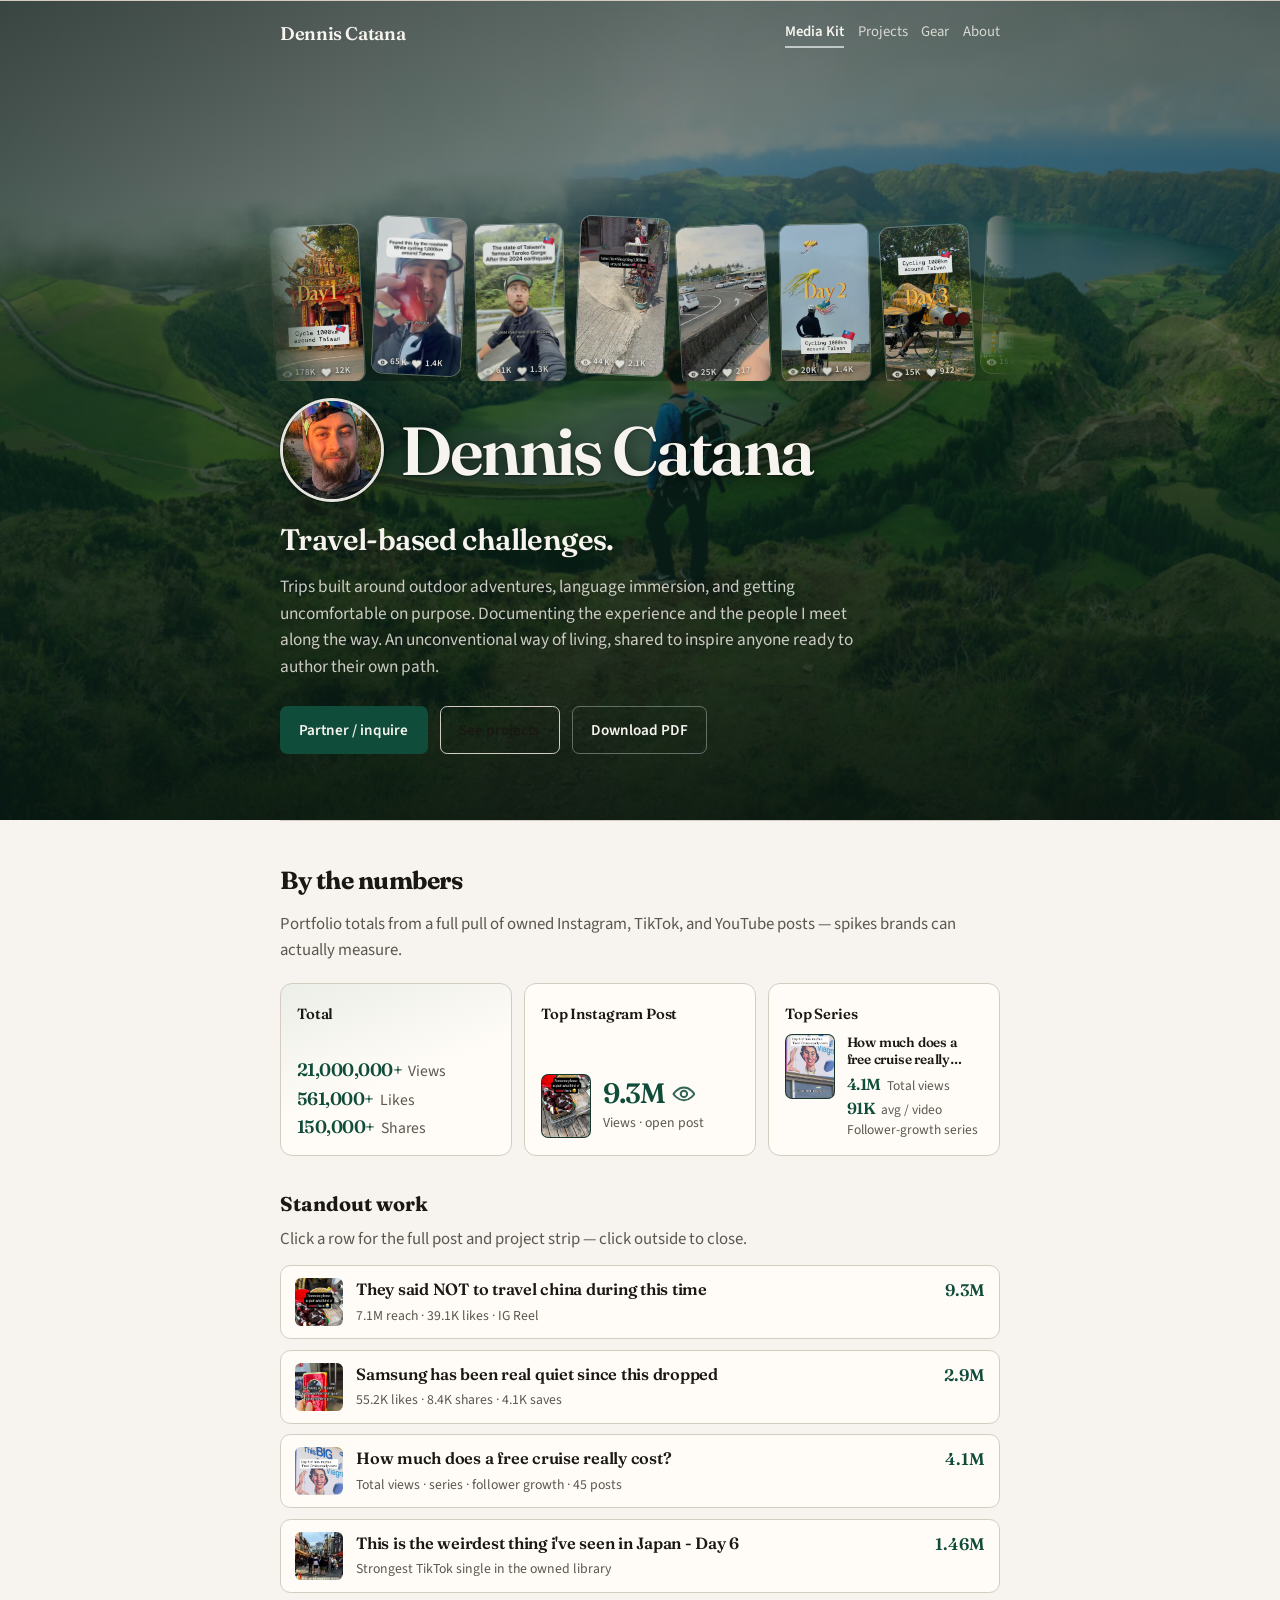
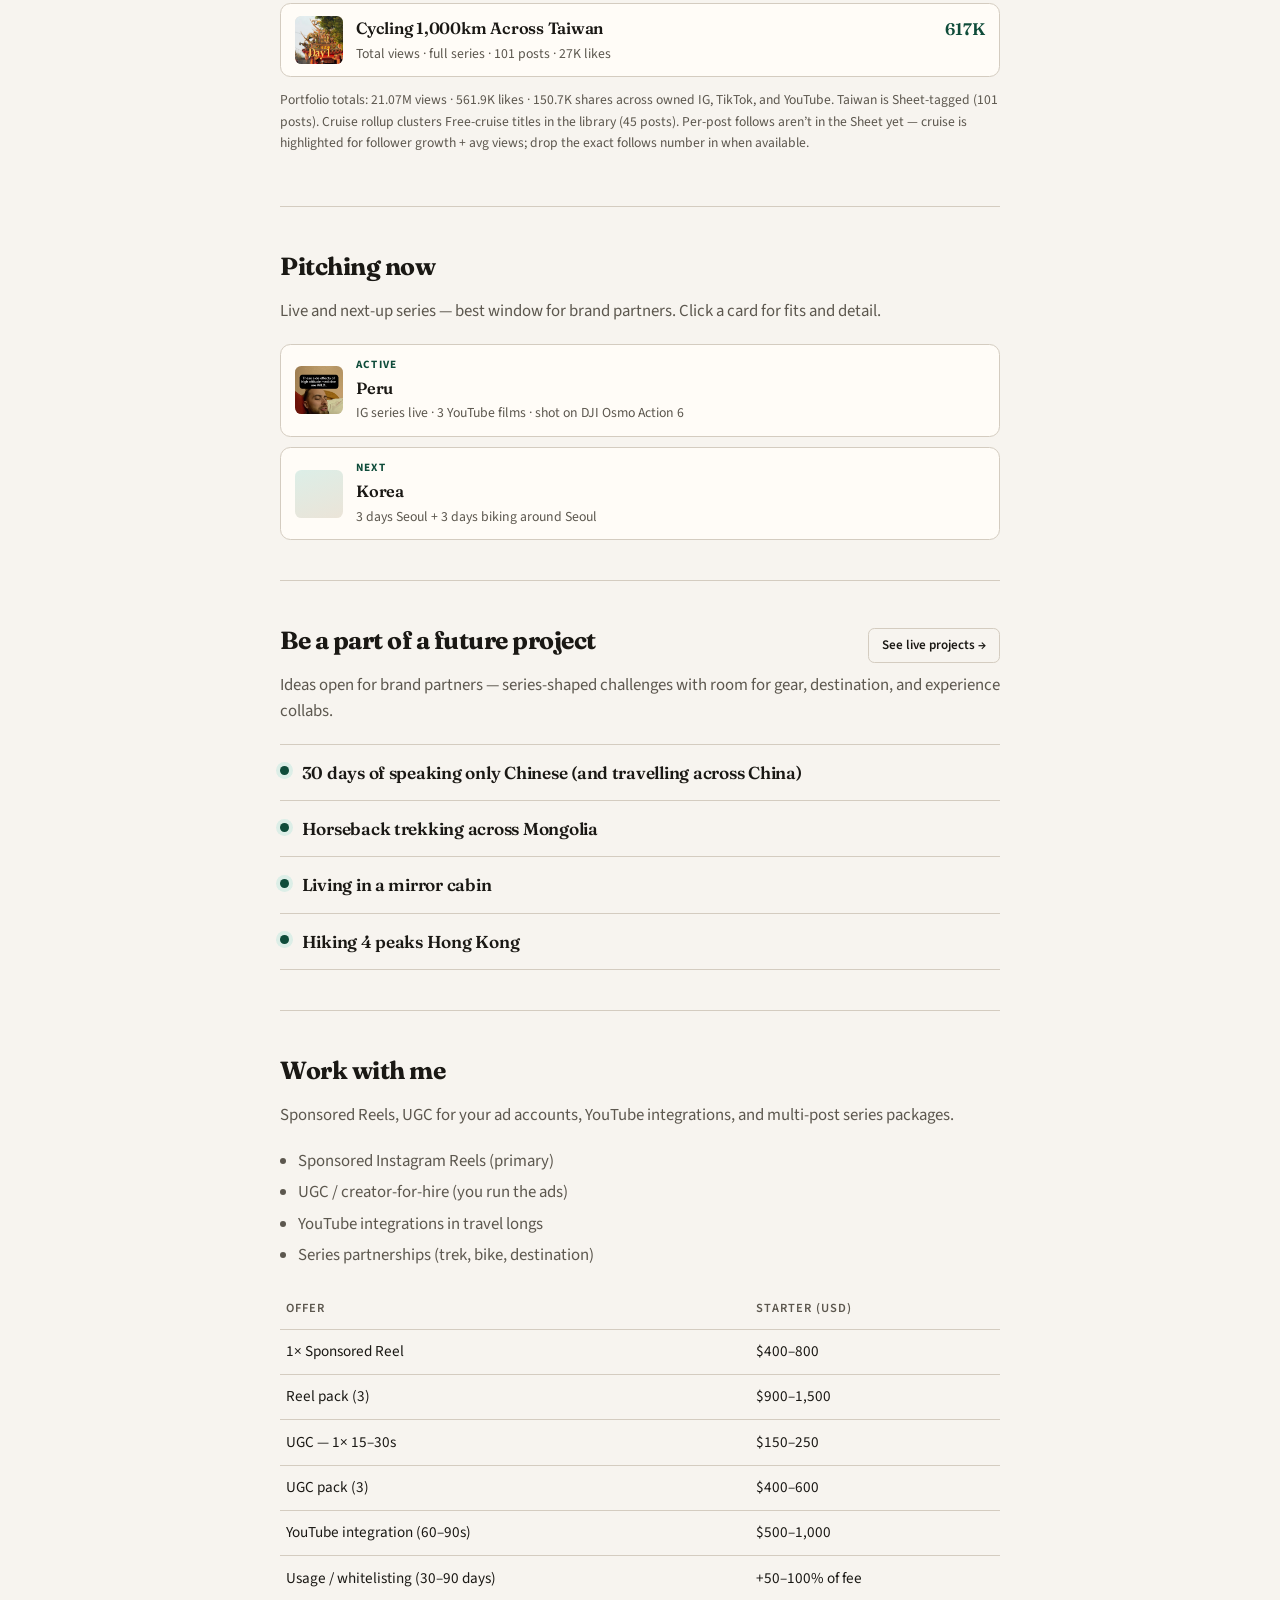
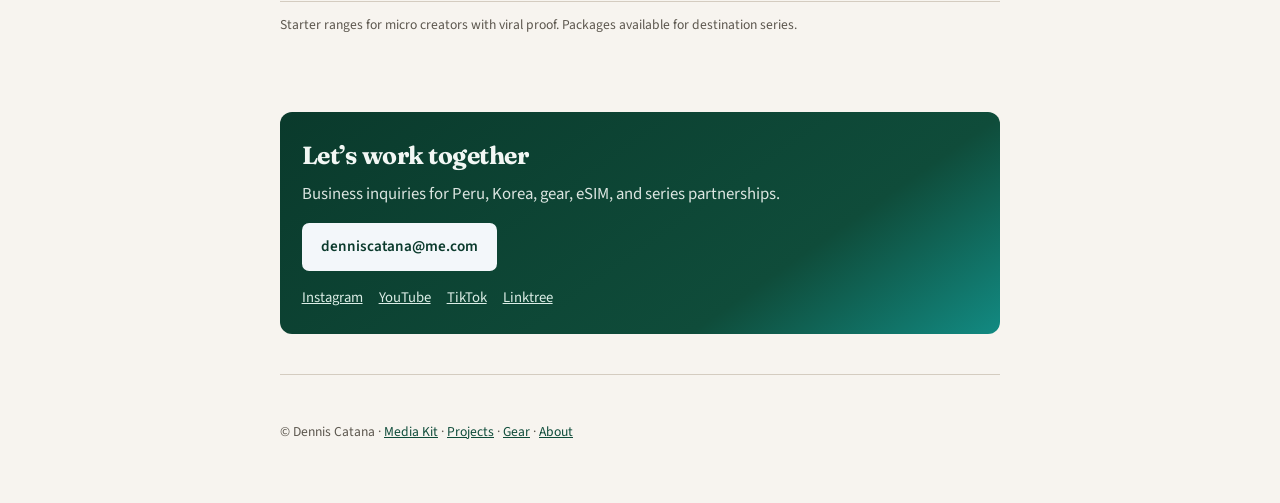
==== index.html @ 17265bcc "Update kit hero and About with locked brand identity Replace metrics-first China-based positioning w" ====
<!DOCTYPE html>
<html lang="en">
  <head>
    <meta charset="utf-8" />
    <meta name="viewport" content="width=device-width, initial-scale=1" />
    <title>Dennis Catana — Media Kit</title>
    <meta
      name="description"
      content="Media kit for Dennis Catana (@denniscatana) — travel-based challenges. 9.3M top Reel, 21M+ post views across IG, TikTok & YouTube. Brand partnerships & UGC."
    />
    <link rel="preconnect" href="https://fonts.googleapis.com" />
    <link rel="preconnect" href="https://fonts.gstatic.com" crossorigin />
    <link
      href="https://fonts.googleapis.com/css2?family=Fraunces:opsz,wght@9..144,500;9..144,600&family=Source+Sans+3:wght@400;600&display=swap"
      rel="stylesheet"
    />
    <link rel="stylesheet" href="styles.css" />
  </head>
  <body class="page-kit">
    <header class="site-header site-header--kit wrap">
      <a class="logo" href="index.html">Dennis Catana</a>
      <nav class="nav no-print" aria-label="Primary">
        <a class="active" href="index.html">Media Kit</a>
        <a href="projects.html">Projects</a>
        <a href="gear.html">Gear</a>
        <a href="about.html">About</a>
      </nav>
    </header>

    <main id="top">
      <section class="kit-hero" aria-label="Introduction">
        <div class="kit-hero__cover" aria-hidden="true">
          <img
            src="assets/kit-cover.jpg"
            alt=""
            width="2400"
            height="731"
            decoding="async"
            fetchpriority="high"
          />
        </div>
        <div class="kit-hero__veil" aria-hidden="true"></div>
        <div class="kit-hero__inner wrap">
          <div class="kit-hero__reels no-print" aria-hidden="true" data-kit-reels>
            <div class="kit-hero__reels-track" data-kit-reels-track></div>
          </div>
          <div class="kit-hero__identity">
            <img
              class="kit-hero__avatar"
              src="assets/kit-avatar.jpg"
              alt="Dennis Catana"
              width="112"
              height="112"
              decoding="async"
            />
            <p class="kit-hero__brand">Dennis Catana</p>
          </div>
          <h1 class="kit-hero__headline">
            Travel-based challenges.
          </h1>
          <p class="kit-hero__lede">
            Trips built around outdoor adventures, language immersion, and getting
            uncomfortable on purpose. Documenting the experience and the people I
            meet along the way. An unconventional way of living, shared to inspire
            anyone ready to author their own path.
          </p>
          <div class="kit-hero__cta cta-row no-print">
            <a class="btn btn-primary" href="#contact">Partner / inquire</a>
            <a class="btn btn-ghost btn-ghost--on-dark" href="projects.html">See projects</a>
            <button class="btn btn-ghost btn-ghost--on-dark" type="button" onclick="window.print()">
              Download PDF
            </button>
          </div>
        </div>
      </section>

      <section id="numbers" class="wrap kit-section">
        <h2>By the numbers</h2>
        <p class="section-intro">
          Portfolio totals from a full pull of owned Instagram, TikTok, and YouTube
          posts — spikes brands can actually measure.
        </p>
        <div class="kit-metrics">
          <div class="kit-metric kit-metric--lead">
            <div class="kit-metric__title">Total</div>
            <ul class="kit-metric__stack">
              <li><strong>21,000,000+</strong> Views</li>
              <li><strong>561,000+</strong> Likes</li>
              <li><strong>150,000+</strong> Shares</li>
            </ul>
          </div>

          <button
            type="button"
            class="kit-metric kit-metric--action kit-metric--thumb"
            data-open-expand="coconuts"
          >
            <div class="kit-metric__title">Top Instagram Post</div>
            <div class="kit-metric__row">
              <img
                class="kit-metric__thumb"
                src="assets/thumbs/kit-DRJKm_OD0fl.jpg"
                alt=""
                width="56"
                height="72"
                loading="lazy"
                decoding="async"
              />
              <div class="kit-metric__copy">
                <div class="kit-metric__value">
                  <span>9.3M</span>
                  <span class="kit-metric__ico kit-metric__ico--trail" aria-hidden="true">
                    <svg viewBox="0 0 24 24"><path fill="none" stroke="currentColor" stroke-width="2" stroke-linecap="round" stroke-linejoin="round" d="M1.5 12S5.5 5.5 12 5.5 22.5 12 22.5 12 18.5 18.5 12 18.5 1.5 12 1.5 12z"/><circle cx="12" cy="12" r="3.2" fill="none" stroke="currentColor" stroke-width="2"/></svg>
                  </span>
                </div>
                <div class="kit-metric__label">Views · open post</div>
              </div>
            </div>
          </button>

          <button
            type="button"
            class="kit-metric kit-metric--action kit-metric--thumb kit-metric--series"
            data-open-expand="cruise"
          >
            <div class="kit-metric__title">Top Series</div>
            <div class="kit-metric__row">
              <img
                class="kit-metric__thumb"
                src="assets/thumbs/cr-day6-ig.jpg"
                alt=""
                width="56"
                height="72"
                loading="lazy"
                decoding="async"
              />
              <div class="kit-metric__copy">
                <div class="kit-metric__series-name">How much does a free cruise really cost?</div>
                <ul class="kit-metric__stack kit-metric__stack--compact">
                  <li><strong>4.1M</strong> Total views</li>
                  <li><strong>91K</strong> avg / video</li>
                  <li>Follower-growth series</li>
                </ul>
              </div>
            </div>
          </button>
        </div>

        <h3 class="kit-standout-heading">Standout work</h3>
        <p class="section-intro kit-standout-intro">
          Click a row for the full post and project strip — click outside to close.
        </p>
        <ul class="kit-expand-list">

          <li class="kit-expand" data-kit-expand id="kit-expand-coconuts" data-expand-id="coconuts">
            <button type="button" class="kit-expand__hit" aria-expanded="false">
              <span class="kit-expand__peek" aria-hidden="true">
                <img src="assets/thumbs/kit-DRJKm_OD0fl.jpg" alt="" loading="lazy" />
              </span>
              <span class="kit-expand__body">
                <span class="kit-expand__title">They said NOT to travel china during this time</span>
                <span class="kit-expand__views">9.3M</span>
                <span class="kit-expand__note">7.1M reach · 39.1K likes · IG Reel</span>
              </span>
            </button>
            <div class="kit-expand__panel" hidden>
              <div class="kit-expand__focus">
                <a class="kit-phone" href="https://www.instagram.com/reel/DRJKm_OD0fl/" target="_blank" rel="noopener">
                  <img src="assets/thumbs/kit-DRJKm_OD0fl.jpg" alt="" loading="lazy" />
                  <span class="kit-phone__stats">
                    <span>9.3M views</span>
                    <span>39.1K likes</span>
                  </span>
                </a>
                <div class="kit-expand__copy">
                  <h3>They said NOT to travel china during this time</h3>
                  <p class="kit-expand__platform">Instagram · standout post</p>
                  <div class="kit-expand__metrics"><span><strong>9.3M</strong> views</span><span><strong>39.1K</strong> likes</span><span><strong>7.1M</strong> reach</span><span><strong>2K</strong> shares</span><span><strong>2.1K</strong> saves</span></div>
                  <a class="kit-expand__link" href="https://www.instagram.com/reel/DRJKm_OD0fl/" target="_blank" rel="noopener">Open post →</a>
                </div>
              </div>
              <div class="kit-project">
                <p class="kit-project__from">From the project: <strong>Tengchong / China culture</strong></p>
                <div class="kit-project__stats">
                  <span><strong>9.4M</strong> total views</span>
                  <span><strong>40K</strong> likes</span>
                  <span><strong>21</strong> posts</span>
                  <span class="kit-project__plats">Instagram 9.4M · TikTok 6.5K · YouTube 1.2K</span>
                </div>
                <span class="kit-project__note">Related posts clustered from the Sheet (not yet Project-tagged)</span>
                <div class="kit-gallery" role="list"><a class="kit-gallery__item" href="https://www.instagram.com/reel/DRJKm_OD0fl/" target="_blank" rel="noopener">
            <img src="assets/thumbs/kit-DRJKm_OD0fl.jpg" alt="" loading="lazy" />
            <span class="kit-gallery__views">9.4M</span>
          </a><a class="kit-gallery__item" href="https://www.instagram.com/reel/DQ5_6Quj8tB/" target="_blank" rel="noopener">
            <img src="assets/thumbs/kit-g-DQ5_6Quj8tB.jpg" alt="" loading="lazy" />
            <span class="kit-gallery__views">4.3K</span>
          </a><a class="kit-gallery__item" href="https://www.instagram.com/reel/DT_rKB8DkjN/" target="_blank" rel="noopener">
            <img src="assets/thumbs/kit-g-DT_rKB8DkjN.jpg" alt="" loading="lazy" />
            <span class="kit-gallery__views">4.1K</span>
          </a><a class="kit-gallery__item" href="https://www.tiktok.com/@denniscatanaa/video/7599531095067086101" target="_blank" rel="noopener">
            <img src="assets/thumbs/kit-g-7599531095067086101.jpg" alt="" loading="lazy" />
            <span class="kit-gallery__views">3.7K</span>
          </a><a class="kit-gallery__item" href="https://www.instagram.com/reel/DSUQ4FjD4WU/" target="_blank" rel="noopener">
            <img src="assets/thumbs/kit-g-DSUQ4FjD4WU.jpg" alt="" loading="lazy" />
            <span class="kit-gallery__views">2.8K</span>
          </a><a class="kit-gallery__item" href="https://www.instagram.com/reel/DRO5XEHkW7T/" target="_blank" rel="noopener">
            <img src="assets/thumbs/kit-g-DRO5XEHkW7T.jpg" alt="" loading="lazy" />
            <span class="kit-gallery__views">1.8K</span>
          </a><a class="kit-gallery__item" href="https://www.instagram.com/reel/DRL0dlgDkFW/" target="_blank" rel="noopener">
            <img src="assets/thumbs/kit-g-DRL0dlgDkFW.jpg" alt="" loading="lazy" />
            <span class="kit-gallery__views">1.7K</span>
          </a><a class="kit-gallery__item" href="https://www.instagram.com/reel/DRmre1fDx31/" target="_blank" rel="noopener">
            <img src="assets/thumbs/kit-g-DRmre1fDx31.jpg" alt="" loading="lazy" />
            <span class="kit-gallery__views">1.6K</span>
          </a></div>
              </div>
            </div>
          </li>

          <li class="kit-expand" data-kit-expand id="kit-expand-folding" data-expand-id="folding">
            <button type="button" class="kit-expand__hit" aria-expanded="false">
              <span class="kit-expand__peek" aria-hidden="true">
                <img src="assets/thumbs/kit-DTNx5XjCJKg.jpg" alt="" loading="lazy" />
              </span>
              <span class="kit-expand__body">
                <span class="kit-expand__title">Samsung has been real quiet since this dropped</span>
                <span class="kit-expand__views">2.9M</span>
                <span class="kit-expand__note">55.2K likes · 8.4K shares · 4.1K saves</span>
              </span>
            </button>
            <div class="kit-expand__panel" hidden>
              <div class="kit-expand__focus">
                <a class="kit-phone" href="https://www.instagram.com/reel/DTNx5XjCJKg/" target="_blank" rel="noopener">
                  <img src="assets/thumbs/kit-DTNx5XjCJKg.jpg" alt="" loading="lazy" />
                  <span class="kit-phone__stats">
                    <span>2.9M views</span>
                    <span>55K likes</span>
                  </span>
                </a>
                <div class="kit-expand__copy">
                  <h3>Samsung has been real quiet since this dropped</h3>
                  <p class="kit-expand__platform">Instagram · standout post</p>
                  <div class="kit-expand__metrics"><span><strong>2.9M</strong> views</span><span><strong>55K</strong> likes</span><span><strong>2.2M</strong> reach</span><span><strong>8.5K</strong> shares</span><span><strong>4.2K</strong> saves</span></div>
                  <a class="kit-expand__link" href="https://www.instagram.com/reel/DTNx5XjCJKg/" target="_blank" rel="noopener">Open post →</a>
                </div>
              </div>
              <div class="kit-project">
                <p class="kit-project__from">From the project: <strong>Folding-phone snack</strong></p>
                <div class="kit-project__stats">
                  <span><strong>2.9M</strong> total views</span>
                  <span><strong>55K</strong> likes</span>
                  <span><strong>3</strong> posts</span>
                  <span class="kit-project__plats">Instagram 2.9M · TikTok 9.2K · YouTube 4.4K</span>
                </div>
                <span class="kit-project__note">Related posts clustered from the Sheet (not yet Project-tagged)</span>
                <div class="kit-gallery" role="list"><a class="kit-gallery__item" href="https://www.instagram.com/reel/DTNx5XjCJKg/" target="_blank" rel="noopener">
            <img src="assets/thumbs/kit-DTNx5XjCJKg.jpg" alt="" loading="lazy" />
            <span class="kit-gallery__views">2.9M</span>
          </a><a class="kit-gallery__item" href="https://www.tiktok.com/@denniscatanaa/video/7593023125919485204" target="_blank" rel="noopener">
            <img src="assets/thumbs/kit-g-7593023125919485204.jpg" alt="" loading="lazy" />
            <span class="kit-gallery__views">9.2K</span>
          </a><a class="kit-gallery__item" href="https://www.youtube.com/watch?v=pvlIkpldoP4" target="_blank" rel="noopener">
            <img src="assets/thumbs/kit-g-pvlIkpldoP4.jpg" alt="" loading="lazy" />
            <span class="kit-gallery__views">4.4K</span>
          </a></div>
              </div>
            </div>
          </li>

          <li class="kit-expand" data-kit-expand id="kit-expand-cruise" data-expand-id="cruise">
            <button type="button" class="kit-expand__hit" aria-expanded="false">
              <span class="kit-expand__peek" aria-hidden="true">
                <img src="assets/thumbs/cr-day6-ig.jpg" alt="" loading="lazy" />
              </span>
              <span class="kit-expand__body">
                <span class="kit-expand__title">How much does a free cruise really cost?</span>
                <span class="kit-expand__views">4.1M</span>
                <span class="kit-expand__note">Total views · series · follower growth · 45 posts</span>
              </span>
            </button>
            <div class="kit-expand__panel" hidden>
              <div class="kit-expand__focus">
                <a class="kit-phone" href="https://www.instagram.com/reel/DEZn8OszIHl/" target="_blank" rel="noopener">
                  <img src="assets/thumbs/cr-day6-ig.jpg" alt="" loading="lazy" />
                  <span class="kit-phone__stats">
                    <span>4.1M series views</span>
                    <span>91K avg / video</span>
                  </span>
                </a>
                <div class="kit-expand__copy">
                  <h3>How much does a free cruise really cost?</h3>
                  <p class="kit-expand__platform">Cross-platform · full series totals</p>
                  <div class="kit-expand__metrics kit-expand__metrics--series">
                    <span class="kit-expand__metric--hl"><strong>4.1M</strong> total views</span>
                    <span class="kit-expand__metric--hl"><strong>Follower growth</strong> series strength</span>
                    <span class="kit-expand__metric--hl"><strong>91K</strong> avg views / video</span>
                    <span><strong>131K</strong> likes</span>
                    <span><strong>45</strong> posts</span>
                  </div>
                  <p class="kit-expand__series-note">Norwegian Getaway challenge with sister — day-by-day cost breakdown across IG, TikTok, and YouTube. Peak single: 1.07M TikTok Day 2.</p>
                  <a class="kit-expand__link" href="https://www.tiktok.com/@denniscatanaa/video/7453517001898675461" target="_blank" rel="noopener">Open peak post →</a>
                </div>
              </div>
              <div class="kit-project">
                <p class="kit-project__from">Series rollup: <strong>Free cruise</strong></p>
                <div class="kit-project__stats">
                  <span><strong>4.1M</strong> total views</span>
                  <span class="kit-project__hl"><strong>91K</strong> avg / video</span>
                  <span><strong>131K</strong> likes</span>
                  <span><strong>45</strong> posts</span>
                  <span class="kit-project__plats">TikTok 2.3M · Instagram 1.8M · YouTube 15K</span>
                </div>
                <div class="kit-gallery" role="list"><a class="kit-gallery__item" href="https://www.instagram.com/reel/DEZn8OszIHl/" target="_blank" rel="noopener">
            <img src="assets/thumbs/cr-day6-ig.jpg" alt="" loading="lazy" />
            <span class="kit-gallery__views">843K</span>
          </a><a class="kit-gallery__item" href="https://www.instagram.com/reel/DD8ZvgVP1Xk/" target="_blank" rel="noopener">
            <img src="assets/thumbs/cr-0-ig.jpg" alt="" loading="lazy" />
            <span class="kit-gallery__views">497K</span>
          </a><a class="kit-gallery__item" href="https://www.instagram.com/reel/DEeot-fRNeJ/" target="_blank" rel="noopener">
            <img src="assets/thumbs/cr-day7-ig.jpg" alt="" loading="lazy" />
            <span class="kit-gallery__views">142K</span>
          </a><a class="kit-gallery__item" href="https://www.tiktok.com/@denniscatanaa/video/7453517001898675461" target="_blank" rel="noopener">
            <img src="assets/thumbs/cr-day2-youtube.jpg" alt="" loading="lazy" />
            <span class="kit-gallery__views">1.1M</span>
          </a><a class="kit-gallery__item" href="https://www.tiktok.com/@denniscatanaa/video/7453099168568052997" target="_blank" rel="noopener">
            <img src="assets/thumbs/cr-day1-youtube.jpg" alt="" loading="lazy" />
            <span class="kit-gallery__views">719K</span>
          </a><a class="kit-gallery__item" href="https://www.instagram.com/reel/DEBC6kOvmxr/" target="_blank" rel="noopener">
            <img src="assets/thumbs/cr-1-ig.jpg" alt="" loading="lazy" />
            <span class="kit-gallery__views">57K</span>
          </a><a class="kit-gallery__item" href="https://www.tiktok.com/@denniscatanaa/video/7454665842412817670" target="_blank" rel="noopener">
            <img src="assets/thumbs/cr-day4-youtube.jpg" alt="" loading="lazy" />
            <span class="kit-gallery__views">106K</span>
          </a><a class="kit-gallery__item" href="https://www.tiktok.com/@denniscatanaa/video/7454977026714373381" target="_blank" rel="noopener">
            <img src="assets/thumbs/cr-day5-youtube.jpg" alt="" loading="lazy" />
            <span class="kit-gallery__views">95K</span>
          </a></div>
              </div>
            </div>
          </li>

          <li class="kit-expand" data-kit-expand id="kit-expand-japan" data-expand-id="japan">
            <button type="button" class="kit-expand__hit" aria-expanded="false">
              <span class="kit-expand__peek" aria-hidden="true">
                <img src="assets/thumbs/kit-japan-tt.jpg" alt="" loading="lazy" />
              </span>
              <span class="kit-expand__body">
                <span class="kit-expand__title">This is the weirdest thing i've seen in Japan - Day 6</span>
                <span class="kit-expand__views">1.46M</span>
                <span class="kit-expand__note">Strongest TikTok single in the owned library</span>
              </span>
            </button>
            <div class="kit-expand__panel" hidden>
              <div class="kit-expand__focus">
                <a class="kit-phone" href="https://www.tiktok.com/@denniscatanaa/video/7573737879113895186" target="_blank" rel="noopener">
                  <img src="assets/thumbs/kit-japan-tt.jpg" alt="" loading="lazy" />
                  <span class="kit-phone__stats">
                    <span>1.5M views</span>
                    <span>120K likes</span>
                  </span>
                </a>
                <div class="kit-expand__copy">
                  <h3>This is the weirdest thing i've seen in Japan - Day 6</h3>
                  <p class="kit-expand__platform">TikTok · standout post</p>
                  <div class="kit-expand__metrics"><span><strong>1.5M</strong> views</span><span><strong>120K</strong> likes</span><span><strong>121K</strong> shares</span><span><strong>7.3K</strong> saves</span></div>
                  <a class="kit-expand__link" href="https://www.tiktok.com/@denniscatanaa/video/7573737879113895186" target="_blank" rel="noopener">Open post →</a>
                </div>
              </div>
              <div class="kit-project">
                <p class="kit-project__from">From the project: <strong>Travelling Japan</strong></p>
                <div class="kit-project__stats">
                  <span><strong>1.5M</strong> total views</span>
                  <span><strong>121K</strong> likes</span>
                  <span><strong>78</strong> posts</span>
                  <span class="kit-project__plats">Instagram 26K · YouTube 25K · TikTok 1.5M</span>
                </div>
                <span class="kit-project__note">Related posts clustered from the Sheet (not yet Project-tagged)</span>
                <div class="kit-gallery" role="list"><a class="kit-gallery__item" href="https://www.tiktok.com/@denniscatanaa/video/7573737879113895186" target="_blank" rel="noopener">
            <img src="assets/thumbs/kit-japan-tt.jpg" alt="" loading="lazy" />
            <span class="kit-gallery__views">1.5M</span>
          </a><a class="kit-gallery__item" href="https://www.youtube.com/watch?v=XokvfiYbHMs" target="_blank" rel="noopener">
            <img src="assets/thumbs/kit-g-XokvfiYbHMs.jpg" alt="" loading="lazy" />
            <span class="kit-gallery__views">5.9K</span>
          </a><a class="kit-gallery__item" href="https://www.instagram.com/reel/DKJPtlutZkX/" target="_blank" rel="noopener">
            <img src="assets/thumbs/kit-g-DKJPtlutZkX.jpg" alt="" loading="lazy" />
            <span class="kit-gallery__views">3.4K</span>
          </a><a class="kit-gallery__item" href="https://www.youtube.com/watch?v=kluiQdrX-_Q" target="_blank" rel="noopener">
            <img src="assets/thumbs/kit-g-kluiQdrX-_Q.jpg" alt="" loading="lazy" />
            <span class="kit-gallery__views">2.7K</span>
          </a><a class="kit-gallery__item" href="https://www.instagram.com/reel/DKAhVkAvijX/" target="_blank" rel="noopener">
            <img src="assets/thumbs/kit-g-DKAhVkAvijX.jpg" alt="" loading="lazy" />
            <span class="kit-gallery__views">2.4K</span>
          </a><a class="kit-gallery__item" href="https://www.instagram.com/reel/DLCo7AyOdYx/" target="_blank" rel="noopener">
            <img src="assets/thumbs/kit-g-DLCo7AyOdYx.jpg" alt="" loading="lazy" />
            <span class="kit-gallery__views">2.3K</span>
          </a><a class="kit-gallery__item" href="https://www.instagram.com/reel/DJ53e7CuWWG/" target="_blank" rel="noopener">
            <img src="assets/thumbs/kit-g-DJ53e7CuWWG.jpg" alt="" loading="lazy" />
            <span class="kit-gallery__views">2K</span>
          </a><a class="kit-gallery__item" href="https://www.youtube.com/watch?v=6O0HTwWfLfc" target="_blank" rel="noopener">
            <img src="assets/thumbs/kit-g-6O0HTwWfLfc.jpg" alt="" loading="lazy" />
            <span class="kit-gallery__views">1.9K</span>
          </a></div>
              </div>
            </div>
          </li>

          <li class="kit-expand" data-kit-expand id="kit-expand-taiwan" data-expand-id="taiwan">
            <button type="button" class="kit-expand__hit" aria-expanded="false">
              <span class="kit-expand__peek" aria-hidden="true">
                <img src="assets/thumbs/kit-DXCOs9-j3Ye.jpg" alt="" loading="lazy" />
              </span>
              <span class="kit-expand__body">
                <span class="kit-expand__title">Cycling 1,000km Across Taiwan</span>
                <span class="kit-expand__views">617K</span>
                <span class="kit-expand__note">Total views · full series · 101 posts · 27K likes</span>
              </span>
            </button>
            <div class="kit-expand__panel" hidden>
              <div class="kit-expand__focus">
                <a class="kit-phone" href="https://www.instagram.com/reel/DXCOs9-j3Ye/" target="_blank" rel="noopener">
                  <img src="assets/thumbs/kit-DXCOs9-j3Ye.jpg" alt="" loading="lazy" />
                  <span class="kit-phone__stats">
                    <span>617K series views</span>
                    <span>27K likes</span>
                  </span>
                </a>
                <div class="kit-expand__copy">
                  <h3>Cycling 1,000km Across Taiwan</h3>
                  <p class="kit-expand__platform">Cross-platform · full series totals</p>
                  <div class="kit-expand__metrics">
                    <span><strong>617K</strong> total views</span>
                    <span><strong>27K</strong> likes</span>
                    <span><strong>8.2K</strong> shares</span>
                    <span><strong>101</strong> posts</span>
                  </div>
                  <a class="kit-expand__link" href="projects.html">See Taiwan project →</a>
                </div>
              </div>
              <div class="kit-project">
                <p class="kit-project__from">Series rollup: <strong>Cycling Taiwan</strong></p>
                <div class="kit-project__stats">
                  <span><strong>617K</strong> total views</span>
                  <span><strong>27K</strong> likes</span>
                  <span><strong>101</strong> posts</span>
                  <span class="kit-project__plats">Instagram 560K · TikTok 33K · YouTube 24K</span>
                </div>
                <div class="kit-gallery" role="list"><a class="kit-gallery__item" href="https://www.instagram.com/reel/DXCOs9-j3Ye/" target="_blank" rel="noopener">
            <img src="assets/thumbs/kit-DXCOs9-j3Ye.jpg" alt="" loading="lazy" />
            <span class="kit-gallery__views">178K</span>
          </a><a class="kit-gallery__item" href="https://www.instagram.com/reel/DX6thiaBGV_/" target="_blank" rel="noopener">
            <img src="assets/thumbs/kit-g-DX6thiaBGV_.jpg" alt="" loading="lazy" />
            <span class="kit-gallery__views">65K</span>
          </a><a class="kit-gallery__item" href="https://www.instagram.com/reel/DaZS0GGIxkK/" target="_blank" rel="noopener">
            <img src="assets/thumbs/kit-g-DaZS0GGIxkK.jpg" alt="" loading="lazy" />
            <span class="kit-gallery__views">61K</span>
          </a><a class="kit-gallery__item" href="https://www.instagram.com/reel/DXRt9hIj871/" target="_blank" rel="noopener">
            <img src="assets/thumbs/kit-g-DXRt9hIj871.jpg" alt="" loading="lazy" />
            <span class="kit-gallery__views">44K</span>
          </a><a class="kit-gallery__item" href="https://www.instagram.com/reel/DXqs51_iNja/" target="_blank" rel="noopener">
            <img src="assets/thumbs/kit-g-DXqs51_iNja.jpg" alt="" loading="lazy" />
            <span class="kit-gallery__views">25K</span>
          </a><a class="kit-gallery__item" href="https://www.instagram.com/reel/DXFFg9Yj4j2/" target="_blank" rel="noopener">
            <img src="assets/thumbs/kit-g-DXFFg9Yj4j2.jpg" alt="" loading="lazy" />
            <span class="kit-gallery__views">20K</span>
          </a><a class="kit-gallery__item" href="https://www.instagram.com/reel/DXLeIFmD_6U/" target="_blank" rel="noopener">
            <img src="assets/thumbs/kit-g-DXLeIFmD_6U.jpg" alt="" loading="lazy" />
            <span class="kit-gallery__views">15K</span>
          </a><a class="kit-gallery__item" href="https://www.instagram.com/reel/DXVac6Fj1eW/" target="_blank" rel="noopener">
            <img src="assets/thumbs/kit-g-DXVac6Fj1eW.jpg" alt="" loading="lazy" />
            <span class="kit-gallery__views">15K</span>
          </a></div>
              </div>
            </div>
          </li>
        </ul>
        <p class="fineprint">
          Portfolio totals: 21.07M views · 561.9K likes · 150.7K shares across owned IG,
          TikTok, and YouTube. Taiwan is Sheet-tagged (101 posts). Cruise rollup clusters
          Free-cruise titles in the library (45 posts). Per-post follows aren’t in the
          Sheet yet — cruise is highlighted for follower growth + avg views; drop the exact
          follows number in when available.
        </p>
      </section>

      <section id="now" class="wrap kit-section">
        <h2>Pitching now</h2>
        <p class="section-intro">
          Live and next-up series — best window for brand partners. Click a card for
          fits and detail.
        </p>
        <ul class="kit-expand-list kit-expand-list--pitch">
          <li class="kit-expand" data-kit-expand>
            <button type="button" class="kit-expand__hit" aria-expanded="false">
              <span class="kit-expand__peek" aria-hidden="true">
                <img src="assets/thumbs/kit-peru.jpg" alt="" loading="lazy" />
              </span>
              <span class="kit-expand__body">
                <span class="kit-expand__status">Active</span>
                <span class="kit-expand__title">Peru</span>
                <span class="kit-expand__note"
                  >IG series live · 3 YouTube films · shot on DJI Osmo Action 6</span
                >
              </span>
            </button>
            <div class="kit-expand__panel" hidden>
              <p>
                Cusco &amp; Sacred Valley → Salkantay trek → Lima. High-altitude trek and
                culture storytelling with Action 6 field footage.
              </p>
              <p class="kit-expand__meta">Fits: eSIM · trek gear · Action cam · tours / booking</p>
              <a class="kit-expand__link" href="#contact">Partner on Peru →</a>
            </div>
          </li>
          <li class="kit-expand" data-kit-expand>
            <button type="button" class="kit-expand__hit" aria-expanded="false">
              <span class="kit-expand__peek kit-expand__peek--plain" aria-hidden="true"></span>
              <span class="kit-expand__body">
                <span class="kit-expand__status">Next</span>
                <span class="kit-expand__title">Korea</span>
                <span class="kit-expand__note">3 days Seoul + 3 days biking around Seoul</span>
              </span>
            </button>
            <div class="kit-expand__panel" hidden>
              <p>
                City + bike hybrid — short window for eSIM, outdoor, Action 6, and Seoul
                experience partners before filming.
              </p>
              <p class="kit-expand__meta">Fits: eSIM · bike / outdoor · Action 6 · city experiences</p>
              <a class="kit-expand__link" href="#contact">Partner on Korea →</a>
            </div>
          </li>
        </ul>
      </section>

      <section id="future" class="wrap kit-section">
        <div class="kit-section__head">
          <h2>Be a part of a future project</h2>
          <a class="btn btn-ghost btn-sm no-print" href="projects.html">See live projects →</a>
        </div>
        <p class="section-intro">
          Ideas open for brand partners — series-shaped challenges with room for gear,
          destination, and experience collabs.
        </p>
        <ul class="kit-future">
          <li>30 days of speaking only Chinese (and travelling across China)</li>
          <li>Horseback trekking across Mongolia</li>
          <li>Living in a mirror cabin</li>
          <li>Hiking 4 peaks Hong Kong</li>
        </ul>
      </section>

      <section id="offer" class="wrap kit-section">
        <h2>Work with me</h2>
        <p class="section-intro">
          Sponsored Reels, UGC for your ad accounts, YouTube integrations, and
          multi-post series packages.
        </p>
        <ul class="kit-deliverables">
          <li>Sponsored Instagram Reels (primary)</li>
          <li>UGC / creator-for-hire (you run the ads)</li>
          <li>YouTube integrations in travel longs</li>
          <li>Series partnerships (trek, bike, destination)</li>
        </ul>
        <table class="rates">
          <thead>
            <tr>
              <th>Offer</th>
              <th>Starter (USD)</th>
            </tr>
          </thead>
          <tbody>
            <tr>
              <td>1× Sponsored Reel</td>
              <td>$400–800</td>
            </tr>
            <tr>
              <td>Reel pack (3)</td>
              <td>$900–1,500</td>
            </tr>
            <tr>
              <td>UGC — 1× 15–30s</td>
              <td>$150–250</td>
            </tr>
            <tr>
              <td>UGC pack (3)</td>
              <td>$400–600</td>
            </tr>
            <tr>
              <td>YouTube integration (60–90s)</td>
              <td>$500–1,000</td>
            </tr>
            <tr>
              <td>Usage / whitelisting (30–90 days)</td>
              <td>+50–100% of fee</td>
            </tr>
          </tbody>
        </table>
        <p class="fineprint">
          Starter ranges for micro creators with viral proof. Packages available for
          destination series.
        </p>
      </section>

      <section id="contact" class="wrap kit-section kit-section--contact">
        <div class="contact-box">
          <h2>Let’s work together</h2>
          <p>
            Business inquiries for Peru, Korea, gear, eSIM, and series partnerships.
          </p>
          <a class="btn btn-primary" href="mailto:denniscatana@me.com">denniscatana@me.com</a>
          <div class="links">
            <a href="https://www.instagram.com/denniscatana/" target="_blank" rel="noopener">Instagram</a>
            <a href="https://www.youtube.com/@denniscatana" target="_blank" rel="noopener">YouTube</a>
            <a href="https://www.tiktok.com/@denniscatanaa" target="_blank" rel="noopener">TikTok</a>
            <a href="https://linktr.ee/denniscatana" target="_blank" rel="noopener">Linktree</a>
          </div>
        </div>
      </section>
    </main>

    <footer class="site-footer wrap">
      <p>
        © Dennis Catana · <a href="index.html">Media Kit</a> ·
        <a href="projects.html">Projects</a> · <a href="gear.html">Gear</a> ·
        <a href="about.html">About</a>
      </p>
    </footer>

    <script>
      (function () {
        const cards = Array.from(document.querySelectorAll("[data-kit-expand]"));
        if (cards.length) {
          function collapse(card) {
            card.classList.remove("is-open");
            const hit = card.querySelector(".kit-expand__hit");
            const panel = card.querySelector(".kit-expand__panel");
            if (hit) hit.setAttribute("aria-expanded", "false");
            if (panel) panel.hidden = true;
          }

          function expand(card) {
            cards.forEach((c) => {
              if (c !== card) collapse(c);
            });
            card.classList.add("is-open");
            const hit = card.querySelector(".kit-expand__hit");
            const panel = card.querySelector(".kit-expand__panel");
            if (hit) hit.setAttribute("aria-expanded", "true");
            if (panel) panel.hidden = false;
          }

          cards.forEach((card) => {
            const hit = card.querySelector(".kit-expand__hit");
            if (!hit) return;
            hit.addEventListener("click", (e) => {
              e.stopPropagation();
              if (card.classList.contains("is-open")) collapse(card);
              else expand(card);
            });
            const panel = card.querySelector(".kit-expand__panel");
            if (panel) {
              panel.addEventListener("click", (e) => e.stopPropagation());
            }
          });

          document.addEventListener("click", () => {
            cards.forEach(collapse);
          });

          document.addEventListener("keydown", (e) => {
            if (e.key === "Escape") cards.forEach(collapse);
          });

          document.querySelectorAll("[data-open-expand]").forEach((btn) => {
            btn.addEventListener("click", (e) => {
              e.stopPropagation();
              const id = btn.getAttribute("data-open-expand");
              const card = document.querySelector(`[data-expand-id="${id}"]`);
              if (!card) return;
              expand(card);
              card.scrollIntoView({ behavior: "smooth", block: "center" });
            });
          });
        }
      })();

      (function () {
        const track = document.querySelector("[data-kit-reels-track]");
        if (!track) return;

        function formatCount(n) {
          const v = Number(n) || 0;
          if (v >= 1e6) return (v / 1e6).toFixed(v >= 1e7 ? 0 : 1).replace(/\.0$/, "") + "M";
          if (v >= 1e3) return (v / 1e3).toFixed(v >= 1e4 ? 0 : 1).replace(/\.0$/, "") + "K";
          return String(Math.round(v));
        }

        const eyeIcon =
          '<svg class="kit-hero__reel-ico" viewBox="0 0 24 24" aria-hidden="true"><path fill="currentColor" d="M12 5c-5.5 0-9.5 4.5-10.8 6.2a1.2 1.2 0 0 0 0 1.6C2.5 14.5 6.5 19 12 19s9.5-4.5 10.8-6.2a1.2 1.2 0 0 0 0-1.6C21.5 9.5 17.5 5 12 5Zm0 11.2A4.2 4.2 0 1 1 12 7.8a4.2 4.2 0 0 1 0 8.4Zm0-2.4a1.8 1.8 0 1 0 0-3.6 1.8 1.8 0 0 0 0 3.6Z"/></svg>';
        const likeIcon =
          '<svg class="kit-hero__reel-ico" viewBox="0 0 24 24" aria-hidden="true"><path fill="currentColor" d="M12.1 21.35 10.6 20C5.4 15.36 2 12.28 2 8.5A4.5 4.5 0 0 1 6.5 4 5.3 5.3 0 0 1 12 6.09 5.3 5.3 0 0 1 17.5 4 4.5 4.5 0 0 1 22 8.5c0 3.78-3.4 6.86-8.6 11.54l-1.3 1.31Z"/></svg>';

        function cardHtml(reel) {
          const src = reel.thumbnail || "";
          const views = formatCount(reel.views);
          const likes = formatCount(reel.likes);
          return (
            '<div class="kit-hero__reel">' +
            '<img src="' +
            src +
            '" alt="" loading="lazy" decoding="async" />' +
            '<span class="kit-hero__reel-meta">' +
            '<span class="kit-hero__reel-stat">' +
            eyeIcon +
            "<span>" +
            views +
            "</span></span>" +
            '<span class="kit-hero__reel-stat">' +
            likeIcon +
            "<span>" +
            likes +
            "</span></span>" +
            "</span></div>"
          );
        }

        fetch("assets/kit-hero-reels.json", { cache: "no-cache" })
          .then((r) => (r.ok ? r.json() : Promise.reject()))
          .then((data) => {
            const reels = (data && data.reels) || [];
            if (!reels.length) return;
            const html = reels.map(cardHtml).join("");
            track.innerHTML = html + html;
            // Restart marquee after content inject so the loop actually runs
            track.style.animation = "none";
            void track.offsetWidth;
            track.style.removeProperty("animation");
            track.closest("[data-kit-reels]")?.classList.add("is-ready");
          })
          .catch(() => {});
      })();
    </script>
  </body>
</html>
---- styles.css ----
:root {
  --bg: #f7f4ef;
  --bg-deep: #ebe4d8;
  --ink: #1a1814;
  --muted: #5c574e;
  --line: #d4ccc0;
  --accent: #0f4c3a;
  --accent-soft: #dceee7;
  --accent-deep: #0a3a2c;
  --card: #fffcf7;
  --max: 720px;
  --font-display: "Fraunces", Georgia, serif;
  --font-body: "Source Sans 3", system-ui, sans-serif;
  --hero-ink: #f7f4ef;
  --hero-muted: rgba(247, 244, 239, 0.8);
}

*,
*::before,
*::after {
  box-sizing: border-box;
}

html {
  scroll-behavior: smooth;
}

body {
  margin: 0;
  font-family: var(--font-body);
  font-size: 1.05rem;
  line-height: 1.55;
  color: var(--ink);
  background:
    radial-gradient(1200px 600px at 10% -10%, #e8f0ea 0%, transparent 55%),
    radial-gradient(900px 500px at 100% 0%, #f0e6d8 0%, transparent 50%),
    var(--bg);
}

a {
  color: var(--accent);
}

img {
  max-width: 100%;
  display: block;
}

.wrap {
  width: min(100% - 2rem, var(--max));
  margin-inline: auto;
}

.site-header {
  padding: 1.25rem 0 0.5rem;
  display: flex;
  align-items: center;
  justify-content: space-between;
  gap: 1rem;
  flex-wrap: wrap;
}

.logo {
  font-family: var(--font-display);
  font-weight: 600;
  font-size: 1.15rem;
  letter-spacing: -0.02em;
  text-decoration: none;
  color: var(--ink);
}

.nav {
  display: flex;
  gap: 0.85rem;
  flex-wrap: wrap;
  font-size: 0.92rem;
}

.nav a {
  text-decoration: none;
  color: var(--muted);
}

.nav a:hover {
  color: var(--accent);
}

.hero {
  padding: 2.5rem 0 2rem;
}

.eyebrow {
  font-size: 0.8rem;
  text-transform: uppercase;
  letter-spacing: 0.12em;
  color: var(--muted);
  margin: 0 0 0.75rem;
}

.hero h1 {
  font-family: var(--font-display);
  font-weight: 600;
  font-size: clamp(2.2rem, 6vw, 3.1rem);
  line-height: 1.1;
  letter-spacing: -0.03em;
  margin: 0 0 1rem;
}

.lede {
  font-size: 1.15rem;
  color: var(--muted);
  max-width: 38rem;
  margin: 0 0 1.5rem;
}

.meta-row {
  display: flex;
  flex-wrap: wrap;
  gap: 0.5rem 0.75rem;
  margin-bottom: 1.5rem;
}

.pill {
  display: inline-flex;
  align-items: center;
  padding: 0.35rem 0.7rem;
  border: 1px solid var(--line);
  border-radius: 999px;
  background: var(--card);
  font-size: 0.85rem;
  color: var(--muted);
  text-decoration: none;
}

.pill strong {
  color: var(--ink);
  font-weight: 600;
  margin-right: 0.25rem;
}

.cta-row {
  display: flex;
  flex-wrap: wrap;
  gap: 0.75rem;
}

.btn {
  display: inline-flex;
  align-items: center;
  justify-content: center;
  padding: 0.7rem 1.15rem;
  border-radius: 0.45rem;
  font-weight: 600;
  text-decoration: none;
  border: 1px solid transparent;
  cursor: pointer;
  font-family: inherit;
  font-size: 0.95rem;
}

.btn-primary {
  background: var(--accent);
  color: #f7f4ef;
}

.btn-ghost--on-dark,
button.btn-ghost--on-dark {
  border-color: rgba(243, 247, 250, 0.35);
  color: var(--hero-ink);
  background: transparent;
  -webkit-appearance: none;
  appearance: none;
}

.btn-ghost--on-dark:hover,
button.btn-ghost--on-dark:hover {
  background: rgba(243, 247, 250, 0.1);
  color: var(--hero-ink);
}

.btn-primary:hover {
  filter: brightness(1.08);
}

.btn-ghost {
  background: transparent;
  border-color: var(--line);
  color: var(--ink);
}

.btn-ghost:hover {
  background: var(--card);
}

section {
  padding: 2rem 0;
  border-top: 1px solid var(--line);
}

h2 {
  font-family: var(--font-display);
  font-size: 1.55rem;
  letter-spacing: -0.02em;
  margin: 0 0 0.75rem;
}

h3 {
  font-family: var(--font-display);
  font-size: 1.15rem;
  margin: 0 0 0.4rem;
}

.section-intro {
  color: var(--muted);
  margin: 0 0 1.25rem;
}

.stats {
  display: grid;
  grid-template-columns: repeat(3, 1fr);
  gap: 0.75rem;
}

@media (max-width: 560px) {
  .stats {
    grid-template-columns: repeat(2, 1fr);
  }
}

.stat {
  background: var(--card);
  border: 1px solid var(--line);
  border-radius: 0.6rem;
  padding: 1rem 0.9rem;
}

.stat .value {
  font-family: var(--font-display);
  font-size: 1.55rem;
  font-weight: 600;
  letter-spacing: -0.02em;
  color: var(--accent);
}

.stat .label {
  font-size: 0.8rem;
  color: var(--muted);
  margin-top: 0.2rem;
}

.kit-metrics {
  display: grid;
  grid-template-columns: repeat(3, minmax(0, 1fr));
  gap: 0.75rem;
  margin: 0 0 2rem;
}

.kit-metric {
  background: var(--card);
  border: 1px solid var(--line);
  border-radius: 0.75rem;
  padding: 1.15rem 1rem 1.05rem;
  text-align: left;
  color: inherit;
  display: flex;
  flex-direction: column;
  justify-content: space-between;
  gap: 0.55rem;
  min-height: 7.25rem;
}

.kit-metric--lead {
  background:
    linear-gradient(160deg, rgba(15, 76, 58, 0.08), transparent 55%),
    var(--card);
}

.kit-metric--action {
  cursor: pointer;
  text-decoration: none;
  font: inherit;
  transition: border-color 0.15s ease, transform 0.15s ease, box-shadow 0.15s ease;
}

.kit-metric--action:hover,
.kit-metric--action:focus-visible {
  border-color: rgba(15, 76, 58, 0.45);
  box-shadow: 0 8px 22px rgba(12, 40, 28, 0.08);
  transform: translateY(-1px);
  outline: none;
}

.kit-metric__title {
  font-family: var(--font-display);
  font-size: 0.92rem;
  font-weight: 600;
  letter-spacing: -0.01em;
  color: var(--ink);
}

.kit-metric__stack {
  list-style: none;
  margin: 0;
  padding: 0;
  display: grid;
  gap: 0.35rem;
  font-size: 0.98rem;
  line-height: 1.25;
  color: var(--muted);
}

.kit-metric__stack strong {
  font-family: var(--font-display);
  font-weight: 600;
  font-size: 1.12rem;
  letter-spacing: -0.03em;
  color: var(--accent);
  margin-right: 0.2rem;
}

.kit-metric__stack--compact {
  gap: 0.2rem;
  font-size: 0.84rem;
}

.kit-metric__stack--compact strong {
  font-size: 1rem;
}

.kit-metric--series .kit-metric__row {
  align-items: flex-start;
}

.kit-metric__series-name {
  font-family: var(--font-display);
  font-size: 0.84rem;
  font-weight: 600;
  letter-spacing: -0.015em;
  line-height: 1.25;
  color: var(--ink);
  display: -webkit-box;
  -webkit-line-clamp: 2;
  -webkit-box-orient: vertical;
  overflow: hidden;
}

.kit-metric__value {
  display: flex;
  align-items: center;
  gap: 0.4rem;
  flex-wrap: wrap;
  font-family: var(--font-display);
  font-size: clamp(1.35rem, 2.4vw, 1.75rem);
  font-weight: 600;
  letter-spacing: -0.03em;
  line-height: 1.05;
  color: var(--accent);
}

.kit-metric__row {
  display: flex;
  align-items: center;
  gap: 0.7rem;
  min-width: 0;
}

.kit-metric__thumb {
  width: 3.15rem;
  height: 4.05rem;
  object-fit: cover;
  border-radius: 0.45rem;
  flex: 0 0 auto;
  border: 1px solid rgba(15, 76, 58, 0.18);
  background: #1a3329;
}

.kit-metric__copy {
  min-width: 0;
  display: flex;
  flex-direction: column;
  gap: 0.35rem;
}

.kit-metric__ico {
  display: inline-flex;
  width: 1.05em;
  height: 1.05em;
  flex: 0 0 auto;
  color: var(--accent);
}

.kit-metric__ico svg {
  width: 100%;
  height: 100%;
  display: block;
}

.kit-metric__ico--trail {
  width: 0.85em;
  height: 0.85em;
  opacity: 0.85;
}

.kit-metric__label {
  font-size: 0.86rem;
  line-height: 1.35;
  color: var(--muted);
}

@media (max-width: 820px) {
  .kit-metrics {
    grid-template-columns: 1fr;
  }
}

.proof-list {
  list-style: none;
  padding: 0;
  margin: 1rem 0 0;
  display: grid;
  gap: 0.65rem;
}

.proof-list li {
  background: var(--card);
  border: 1px solid var(--line);
  border-radius: 0.55rem;
  padding: 0.85rem 1rem;
  display: grid;
  grid-template-columns: 1fr auto;
  gap: 0.35rem 1rem;
  align-items: baseline;
}

.proof-list .title {
  font-weight: 600;
}

.proof-list .views {
  font-family: var(--font-display);
  font-weight: 600;
  color: var(--accent);
  white-space: nowrap;
}

.proof-list .note {
  grid-column: 1 / -1;
  font-size: 0.88rem;
  color: var(--muted);
}

.card-stack {
  display: grid;
  gap: 0.85rem;
}

.card {
  background: var(--card);
  border: 1px solid var(--line);
  border-radius: 0.65rem;
  padding: 1.1rem 1.15rem;
}

.card .tag {
  display: inline-block;
  font-size: 0.72rem;
  text-transform: uppercase;
  letter-spacing: 0.1em;
  color: var(--accent);
  background: var(--accent-soft);
  padding: 0.2rem 0.5rem;
  border-radius: 999px;
  margin-bottom: 0.55rem;
}

.card p {
  margin: 0.35rem 0 0;
  color: var(--muted);
  font-size: 0.95rem;
}

.card ul {
  margin: 0.5rem 0 0;
  padding-left: 1.1rem;
  color: var(--muted);
  font-size: 0.95rem;
}

.rates {
  width: 100%;
  border-collapse: collapse;
  font-size: 0.95rem;
}

.rates th,
.rates td {
  text-align: left;
  padding: 0.65rem 0.4rem;
  border-bottom: 1px solid var(--line);
}

.rates th {
  font-size: 0.78rem;
  text-transform: uppercase;
  letter-spacing: 0.08em;
  color: var(--muted);
  font-weight: 600;
}

.fineprint {
  font-size: 0.85rem;
  color: var(--muted);
  margin-top: 0.75rem;
}

.contact-box {
  background: linear-gradient(145deg, var(--accent-deep) 0%, var(--accent) 70%, #128a82 100%);
  color: #f2f7f4;
  border-radius: 0.75rem;
  padding: 1.5rem 1.35rem;
}

.contact-box h2 {
  color: inherit;
  margin-bottom: 0.4rem;
}

.contact-box p {
  margin: 0 0 1rem;
  opacity: 0.9;
}

.contact-box a.btn-primary {
  background: #f3f7fa;
  color: var(--accent-deep);
}

.contact-box .links {
  display: flex;
  flex-wrap: wrap;
  gap: 0.75rem 1rem;
  margin-top: 1rem;
  font-size: 0.92rem;
}

.contact-box .links a {
  color: #dceee7;
}

.site-footer {
  padding: 2rem 0 3rem;
  color: var(--muted);
  font-size: 0.85rem;
  border-top: 1px solid var(--line);
}

/* ==========================================================================
   Media Kit redesign (index)
   ========================================================================== */

.page-kit .site-header--kit {
  position: absolute;
  top: 0;
  left: 0;
  right: 0;
  z-index: 5;
  width: min(100% - 2rem, var(--max));
  margin-inline: auto;
  padding-top: 1.25rem;
}

.page-kit .site-header--kit .logo,
.page-kit .site-header--kit .nav a {
  color: var(--hero-muted);
}

.page-kit .site-header--kit .logo {
  color: var(--hero-ink);
}

.page-kit .site-header--kit .nav a:hover,
.page-kit .site-header--kit .nav a.active {
  color: var(--hero-ink);
}

.page-kit .site-header--kit .nav a.active {
  border-bottom-color: rgba(243, 247, 250, 0.65);
}

.kit-hero {
  position: relative;
  min-height: min(100vh, 820px);
  display: flex;
  align-items: flex-end;
  padding: 6.5rem 0 3.25rem;
  color: var(--hero-ink);
  overflow: hidden;
  isolation: isolate;
}

.kit-hero__cover {
  position: absolute;
  inset: 0;
  z-index: 0;
  overflow: hidden;
}

.kit-hero__cover img {
  width: 100%;
  height: 100%;
  object-fit: cover;
  object-position: center 42%;
  transform: scale(1.04);
  animation: kit-cover-drift 22s ease-in-out infinite alternate;
}

.kit-hero__veil {
  position: absolute;
  inset: 0;
  z-index: 1;
  pointer-events: none;
  background:
    linear-gradient(
      180deg,
      rgba(6, 18, 14, 0.55) 0%,
      rgba(8, 28, 22, 0.42) 28%,
      rgba(10, 36, 28, 0.72) 62%,
      rgba(8, 24, 18, 0.92) 100%
    ),
    linear-gradient(
      105deg,
      rgba(8, 30, 22, 0.55) 0%,
      rgba(8, 30, 22, 0.15) 48%,
      rgba(12, 40, 32, 0.35) 100%
    );
}

.kit-hero__reels {
  position: relative;
  width: calc(100% + 2rem);
  margin: 0 -1rem 1.1rem;
  height: clamp(8.75rem, 20vw, 12.5rem);
  overflow: hidden;
  pointer-events: none;
  opacity: 0;
  mask-image: linear-gradient(
    90deg,
    transparent 0%,
    #000 8%,
    #000 92%,
    transparent 100%
  );
  -webkit-mask-image: linear-gradient(
    90deg,
    transparent 0%,
    #000 8%,
    #000 92%,
    transparent 100%
  );
  transition: opacity 0.6s ease;
}

.kit-hero__reels.is-ready {
  opacity: 1;
}

.kit-hero__reels-track {
  display: flex;
  align-items: flex-end;
  gap: 0.75rem;
  width: max-content;
  height: 100%;
  padding-inline: 0.5rem;
  will-change: transform;
  animation: none;
}

.kit-hero__reels.is-ready .kit-hero__reels-track {
  animation: kit-reels-scroll 28s linear infinite;
}

.kit-hero__reel {
  position: relative;
  flex: 0 0 auto;
  width: clamp(4.1rem, 8.5vw, 5.6rem);
  aspect-ratio: 9 / 16;
  border-radius: 0.7rem;
  overflow: hidden;
  border: 1px solid rgba(247, 244, 239, 0.35);
  box-shadow: 0 10px 28px rgba(0, 0, 0, 0.38);
  opacity: 0.88;
  transform: rotate(-3deg) translateY(0.2rem);
  filter: saturate(1.02) brightness(0.98);
}

.kit-hero__reel:nth-child(even) {
  transform: rotate(2.75deg) translateY(-0.35rem);
  opacity: 0.92;
}

.kit-hero__reel:nth-child(3n) {
  transform: rotate(-1.25deg) translateY(0.1rem);
  opacity: 0.86;
}

.kit-hero__reel img {
  width: 100%;
  height: 100%;
  object-fit: cover;
  display: block;
}

.kit-hero__reel-meta {
  position: absolute;
  left: 0.3rem;
  right: 0.3rem;
  bottom: 0.3rem;
  display: flex;
  flex-wrap: wrap;
  gap: 0.2rem 0.35rem;
  align-items: center;
  font-size: 0.56rem;
  font-weight: 600;
  letter-spacing: 0.01em;
  color: #f7f4ef;
  text-shadow: 0 1px 3px rgba(0, 0, 0, 0.75);
  line-height: 1;
}

.kit-hero__reel-stat {
  display: inline-flex;
  align-items: center;
  gap: 0.15rem;
  max-width: 100%;
}

.kit-hero__reel-ico {
  width: 0.7rem;
  height: 0.7rem;
  flex: 0 0 auto;
  filter: drop-shadow(0 1px 2px rgba(0, 0, 0, 0.65));
}

@keyframes kit-cover-drift {
  from {
    transform: scale(1.04) translate3d(0, 0, 0);
  }
  to {
    transform: scale(1.08) translate3d(-1.2%, 0.8%, 0);
  }
}

@keyframes kit-reels-scroll {
  from {
    transform: translate3d(0, 0, 0);
  }
  to {
    transform: translate3d(-50%, 0, 0);
  }
}

.kit-hero__inner {
  position: relative;
  z-index: 3;
  padding-bottom: 0.5rem;
  animation: kit-hero-rise 0.9s cubic-bezier(0.22, 1, 0.36, 1) both;
}

@keyframes kit-hero-rise {
  from {
    opacity: 0;
    transform: translateY(1.25rem);
  }
  to {
    opacity: 1;
    transform: translateY(0);
  }
}

.kit-hero__identity {
  display: flex;
  align-items: center;
  gap: 1rem;
  margin: 0 0 1.15rem;
  position: relative;
}

.kit-hero__avatar {
  width: clamp(4.5rem, 12vw, 6.5rem);
  height: clamp(4.5rem, 12vw, 6.5rem);
  border-radius: 50%;
  object-fit: cover;
  object-position: center 20%;
  border: 3px solid rgba(247, 244, 239, 0.92);
  box-shadow:
    0 0 0 1px rgba(0, 0, 0, 0.25),
    0 12px 28px rgba(0, 0, 0, 0.35);
  flex: 0 0 auto;
  background: #1a3329;
}

.kit-hero__brand {
  font-family: var(--font-display);
  font-weight: 600;
  font-size: clamp(2.35rem, 8.5vw, 4.25rem);
  line-height: 0.98;
  letter-spacing: -0.035em;
  margin: 0;
  min-width: 0;
  text-shadow:
    0 2px 18px rgba(0, 0, 0, 0.55),
    0 1px 2px rgba(0, 0, 0, 0.4);
}

.kit-hero__headline {
  font-family: var(--font-display);
  font-weight: 600;
  font-size: clamp(1.35rem, 3.6vw, 1.85rem);
  line-height: 1.25;
  letter-spacing: -0.02em;
  max-width: 22ch;
  margin: 0 0 1rem;
  color: var(--hero-ink);
  text-shadow: 0 1px 12px rgba(0, 0, 0, 0.35);
}

.kit-hero__lede {
  font-size: 1.08rem;
  line-height: 1.55;
  color: var(--hero-muted);
  max-width: 36rem;
  margin: 0 0 1.6rem;
  text-shadow: 0 1px 10px rgba(0, 0, 0, 0.3);
}

.kit-hero__cta {
  margin-bottom: 0.35rem;
}

.kit-section {
  padding: 2.5rem 0;
  border-top: 1px solid var(--line);
}

.kit-section--contact {
  border-top: none;
  padding-top: 1.5rem;
}

.kit-section__head {
  display: flex;
  align-items: baseline;
  justify-content: space-between;
  gap: 1rem;
  flex-wrap: wrap;
}

.kit-platforms {
  display: grid;
  gap: 0;
  border-top: 1px solid var(--line);
  margin-bottom: 1rem;
}

.kit-platform {
  display: grid;
  grid-template-columns: 1.1fr 1.2fr 1fr 1.3fr;
  gap: 0.5rem 0.75rem;
  align-items: baseline;
  padding: 0.95rem 0;
  border-bottom: 1px solid var(--line);
  text-decoration: none;
  color: inherit;
  transition: background 0.2s ease, padding-left 0.2s ease;
}

.kit-platform:hover {
  background: rgba(10, 107, 102, 0.05);
  padding-left: 0.35rem;
}

.kit-platform__name {
  font-family: var(--font-display);
  font-weight: 700;
  font-size: 1rem;
}

.kit-platform__handle {
  color: var(--muted);
  font-size: 0.9rem;
}

.kit-platform__stat {
  font-size: 0.88rem;
  color: var(--muted);
}

.kit-platform__stat strong {
  color: var(--ink);
  font-weight: 600;
}

@media (max-width: 640px) {
  .kit-platform {
    grid-template-columns: 1fr 1fr;
  }

  .kit-platform__handle {
    text-align: right;
  }
}

.kit-standout-heading {
  margin: 1.75rem 0 0.4rem;
  font-size: 1.25rem;
}

.kit-standout-intro {
  margin-bottom: 0.85rem;
}

.kit-expand-list {
  list-style: none;
  padding: 0;
  margin: 0;
  display: grid;
  gap: 0.65rem;
}

.kit-expand-list--pitch {
  margin-top: 0;
}

.kit-expand {
  background: var(--card);
  border: 1px solid var(--line);
  border-radius: 0.65rem;
  overflow: hidden;
  transition: box-shadow 0.2s ease;
}

.kit-expand.is-open {
  box-shadow: 0 10px 28px rgba(26, 24, 20, 0.08);
}

.kit-expand__hit {
  width: 100%;
  display: grid;
  grid-template-columns: 48px 1fr;
  gap: 0.85rem;
  align-items: center;
  min-height: 4.25rem;
  padding: 0.7rem 0.85rem;
  margin: 0;
  border: 0;
  background: transparent;
  color: inherit;
  font: inherit;
  text-align: left;
  cursor: pointer;
}

.kit-expand__hit:hover {
  background: rgba(15, 76, 58, 0.04);
}

.kit-expand.is-open .kit-expand__hit {
  border-bottom: 1px solid var(--line);
  background: rgba(15, 76, 58, 0.03);
}

.kit-expand__peek {
  display: block;
  width: 48px;
  height: 48px;
  border-radius: 0.4rem;
  overflow: hidden;
  background: var(--bg-deep);
  flex-shrink: 0;
}

.kit-expand__peek img {
  width: 100%;
  height: 100%;
  object-fit: cover;
  object-position: center top;
  display: block;
}

.kit-expand__peek--plain {
  background: linear-gradient(160deg, var(--accent-soft), var(--bg-deep));
}

.kit-expand__body {
  display: grid;
  grid-template-columns: 1fr auto;
  gap: 0.15rem 0.75rem;
  align-content: center;
  min-width: 0;
}

.kit-expand__status {
  grid-column: 1 / -1;
  font-size: 0.7rem;
  font-weight: 700;
  text-transform: uppercase;
  letter-spacing: 0.1em;
  color: var(--accent);
}

.kit-expand__title {
  font-family: var(--font-display);
  font-weight: 600;
  font-size: 1.02rem;
  letter-spacing: -0.015em;
}

.kit-expand__views {
  font-family: var(--font-display);
  font-weight: 600;
  color: var(--accent);
  white-space: nowrap;
  align-self: start;
}

.kit-expand__note {
  grid-column: 1 / -1;
  font-size: 0.86rem;
  color: var(--muted);
}

.kit-expand__panel {
  padding: 1rem 0.95rem 1.1rem;
  animation: kit-panel-in 0.28s ease;
}

.kit-expand__panel[hidden] {
  display: none;
}

.kit-expand__panel > p {
  margin: 0 0 0.55rem;
  color: var(--muted);
  font-size: 0.95rem;
}

.kit-expand__meta {
  font-size: 0.9rem !important;
  color: var(--ink) !important;
}

.kit-expand__focus {
  display: grid;
  grid-template-columns: minmax(140px, 180px) 1fr;
  gap: 1rem 1.15rem;
  align-items: start;
}

.kit-phone {
  position: relative;
  display: block;
  border-radius: 0.85rem;
  overflow: hidden;
  background: #111;
  aspect-ratio: 9 / 16;
  max-height: 320px;
  text-decoration: none;
  box-shadow: 0 8px 22px rgba(26, 24, 20, 0.16);
}

.kit-phone img {
  width: 100%;
  height: 100%;
  object-fit: cover;
  object-position: center top;
}

.kit-phone__stats {
  position: absolute;
  left: 0;
  right: 0;
  bottom: 0;
  display: flex;
  flex-wrap: wrap;
  gap: 0.35rem 0.65rem;
  padding: 1.6rem 0.65rem 0.65rem;
  background: linear-gradient(transparent, rgba(0, 0, 0, 0.72));
  color: #fff;
  font-size: 0.78rem;
  font-weight: 600;
}

.kit-expand__copy h3 {
  margin: 0 0 0.35rem;
  font-size: 1.25rem;
}

.kit-expand__platform {
  margin: 0 0 0.75rem;
  color: var(--muted);
  font-size: 0.9rem;
}

.kit-expand__metrics {
  display: flex;
  flex-wrap: wrap;
  gap: 0.45rem 0.85rem;
  margin-bottom: 0.85rem;
  font-size: 0.9rem;
  color: var(--muted);
}

.kit-expand__metrics strong {
  color: var(--ink);
  font-family: var(--font-display);
  font-weight: 600;
}

.kit-expand__metrics--series {
  gap: 0.55rem;
}

.kit-expand__metric--hl {
  display: inline-flex;
  align-items: baseline;
  gap: 0.25rem;
  padding: 0.35rem 0.65rem;
  border-radius: 0.45rem;
  background: rgba(15, 76, 58, 0.1);
  border: 1px solid rgba(15, 76, 58, 0.22);
  color: var(--ink);
  font-size: 0.92rem;
}

.kit-expand__metric--hl strong {
  color: var(--accent);
  font-size: 1.05rem;
}

.kit-expand__series-note {
  margin: 0 0 0.85rem;
  font-size: 0.9rem;
  color: var(--muted);
  line-height: 1.45;
}

.kit-project__hl {
  color: var(--ink);
}

.kit-project__hl strong {
  color: var(--accent);
  font-family: var(--font-display);
  font-weight: 600;
}

.kit-expand__link {
  font-weight: 600;
  text-decoration: none;
}

.kit-project {
  margin-top: 1.1rem;
  padding-top: 0.95rem;
  border-top: 1px solid var(--line);
}

.kit-project__from {
  margin: 0 0 0.55rem;
  font-size: 0.95rem;
  color: var(--muted);
}

.kit-project__from strong {
  color: var(--ink);
  font-family: var(--font-display);
  font-weight: 600;
}

.kit-project__stats {
  display: flex;
  flex-wrap: wrap;
  gap: 0.4rem 0.9rem;
  margin-bottom: 0.65rem;
  font-size: 0.88rem;
  color: var(--muted);
}

.kit-project__stats strong {
  color: var(--accent);
  font-family: var(--font-display);
}

.kit-project__plats {
  width: 100%;
  font-size: 0.82rem;
}

.kit-project__note {
  display: block;
  font-size: 0.78rem;
  color: var(--muted);
  margin-bottom: 0.55rem;
}

.kit-gallery {
  display: flex;
  gap: 0.55rem;
  overflow-x: auto;
  padding-bottom: 0.25rem;
  scroll-snap-type: x proximity;
  -webkit-overflow-scrolling: touch;
}

.kit-gallery__item {
  position: relative;
  flex: 0 0 72px;
  width: 72px;
  height: 96px;
  border-radius: 0.45rem;
  overflow: hidden;
  background: var(--bg-deep);
  scroll-snap-align: start;
  text-decoration: none;
}

.kit-gallery__item img {
  width: 100%;
  height: 100%;
  object-fit: cover;
}

.kit-gallery__views {
  position: absolute;
  left: 0;
  right: 0;
  bottom: 0;
  padding: 0.85rem 0.25rem 0.25rem;
  background: linear-gradient(transparent, rgba(0, 0, 0, 0.7));
  color: #fff;
  font-size: 0.68rem;
  font-weight: 600;
  text-align: center;
}

@keyframes kit-panel-in {
  from {
    opacity: 0;
    transform: translateY(-0.35rem);
  }
  to {
    opacity: 1;
    transform: translateY(0);
  }
}

@media (max-width: 620px) {
  .kit-expand__focus {
    grid-template-columns: 120px 1fr;
  }

  .kit-phone {
    max-height: 240px;
  }
}

@media (max-width: 420px) {
  .kit-expand__focus {
    grid-template-columns: 1fr;
  }

  .kit-phone {
    max-width: 180px;
  }
}

.kit-future {
  list-style: none;
  margin: 0;
  padding: 0;
  border-top: 1px solid var(--line);
}

.kit-future li {
  position: relative;
  padding: 1rem 0 1rem 1.35rem;
  border-bottom: 1px solid var(--line);
  font-family: var(--font-display);
  font-weight: 600;
  font-size: 1.08rem;
  letter-spacing: -0.015em;
  line-height: 1.35;
}

.kit-future li::before {
  content: "";
  position: absolute;
  left: 0;
  top: 1.35rem;
  width: 0.55rem;
  height: 0.55rem;
  border-radius: 50%;
  background: var(--accent);
  box-shadow: 0 0 0 4px var(--accent-soft);
}

.kit-deliverables {
  margin: 0 0 1.25rem;
  padding-left: 1.15rem;
  color: var(--muted);
}

.kit-deliverables li {
  margin: 0.35rem 0;
}

@media (prefers-reduced-motion: reduce) {
  .kit-hero__cover img,
  .kit-hero__reels-track,
  .kit-hero__inner {
    animation: none !important;
  }

  .kit-hero__reels {
    display: none;
  }
}

@media (max-width: 640px) {
  .kit-hero {
    min-height: min(100svh, 720px);
    padding-top: 5.5rem;
  }

  .kit-hero__reels {
    width: calc(100% + 1.5rem);
    margin: 0 -0.75rem 0.85rem;
    height: 7.75rem;
  }

  .kit-hero__identity {
    align-items: flex-end;
    gap: 0.75rem;
  }
}

/* ==========================================================================
   Multi-page Navigation, Wide Layout, Projects Timeline & Gear Page
   ========================================================================== */

.wrap-wide {
  width: min(100% - 2rem, 1180px);
  margin-inline: auto;
}

.nav a.active {
  color: var(--accent);
  font-weight: 600;
  border-bottom: 2px solid var(--accent);
  padding-bottom: 0.15rem;
}

/* Platform Brand Frames (Instagram Gradient, TikTok Teal/Slate, YouTube Red) */
:root {
  --ig-grad: linear-gradient(135deg, #9b2def 0%, #e1306c 52%, #f77737 82%, #fcaf45 100%);
  --tt-grad: linear-gradient(135deg, #25f4ee 0%, #162238 48%, #fe2c55 100%);
  --yt-grad: linear-gradient(135deg, #ff1a1a 0%, #cc0000 65%, #8f0000 100%);
}

.project-block {
  background: var(--card);
  border: 1px solid var(--line);
  border-radius: 0.9rem;
  padding: 1.35rem 1.35rem 1.5rem;
  margin-bottom: 1.75rem;
}

.project-block-header {
  display: flex;
  align-items: flex-start;
  justify-content: space-between;
  gap: 1rem;
  flex-wrap: wrap;
  margin-bottom: 0.9rem;
}

.project-title-row {
  display: flex;
  align-items: center;
  gap: 0.65rem;
  flex-wrap: wrap;
}

.project-title-btn {
  background: none;
  border: none;
  padding: 0;
  font-family: var(--font-display);
  font-size: 1.45rem;
  font-weight: 600;
  color: var(--ink);
  cursor: pointer;
  text-align: left;
  display: inline-flex;
  align-items: center;
  gap: 0.5rem;
}

.project-title-btn:hover {
  color: var(--accent);
}

.project-title-static {
  font-family: var(--font-display);
  font-size: 1.45rem;
  font-weight: 600;
  color: var(--ink);
  margin: 0;
}

.project-sub {
  color: var(--muted);
  font-size: 0.94rem;
  margin: 0.25rem 0 0;
  max-width: 54rem;
}

.project-stats-bar {
  display: grid;
  grid-template-columns: repeat(auto-fit, minmax(6.5rem, 1fr));
  gap: 0.55rem;
  margin: 0 0 1rem;
}

.project-stat {
  background: #f7f2e9;
  border: 1px solid var(--line);
  border-radius: 0.55rem;
  padding: 0.55rem 0.65rem;
  display: flex;
  flex-direction: column;
  gap: 0.15rem;
}

.project-stat .ps-value {
  font-family: var(--font-display);
  font-weight: 600;
  font-size: 1.15rem;
  letter-spacing: -0.02em;
  color: var(--ink);
}

.project-stat .ps-label {
  font-size: 0.72rem;
  text-transform: uppercase;
  letter-spacing: 0.06em;
  color: var(--muted);
}

.peak-totals-row {
  display: flex;
  flex-wrap: nowrap;
  align-items: center;
  gap: 0.55rem 0.7rem;
  margin: 0.55rem 0 0.15rem;
  width: 100%;
}

.peak-totals-row .stat-metric {
  flex-shrink: 0;
}

.stat-metric {
  display: inline-flex;
  align-items: center;
  gap: 0.22rem;
  font-weight: 700;
  font-size: 0.88rem;
  color: var(--ink);
  letter-spacing: -0.01em;
  line-height: 1;
  white-space: nowrap;
}

.stat-metric-icon {
  width: 0.95rem;
  height: 0.95rem;
  display: inline-flex;
  color: var(--muted);
  flex-shrink: 0;
}

.stat-metric-icon svg {
  width: 100%;
  height: 100%;
  display: block;
}

.stats-per-plat-label {
  font-size: 0.72rem;
  font-weight: 600;
  letter-spacing: 0.04em;
  color: var(--muted);
  margin: 0.15rem 0 0.1rem;
}

.peak-platform-peaks {
  display: flex;
  flex-direction: column;
  gap: 0.35rem;
  margin-top: 0.35rem;
}

.mini-peak {
  display: flex;
  align-items: center;
  justify-content: flex-start;
  gap: 0.4rem;
  text-decoration: none;
  color: var(--ink);
  background: var(--card);
  border: 1px solid var(--line);
  border-radius: 0.45rem;
  padding: 0.32rem 0.45rem;
  font-size: 0.8rem;
  min-width: 0;
}

.mini-peak-metrics {
  display: inline-flex;
  align-items: center;
  flex-wrap: nowrap;
  gap: 0.45rem 0.55rem;
  min-width: 0;
}

.mini-peak-metrics .stat-metric {
  font-size: 0.78rem;
  font-weight: 600;
  white-space: nowrap;
  flex-shrink: 0;
}

.mini-peak-metrics .stat-metric-icon {
  width: 0.78rem;
  height: 0.78rem;
}

.mini-peak:hover {
  border-color: var(--accent);
  color: var(--accent);
}

.mini-peak.is-static {
  cursor: default;
}

.mini-peak.is-static:hover {
  border-color: var(--line);
  color: var(--ink);
}

.peak-card-link {
  text-decoration: none;
  display: block;
}

.clip-step-label {
  font-size: 0.72rem;
  font-weight: 600;
  color: var(--muted);
  letter-spacing: 0.02em;
  margin-bottom: 0.35rem;
  text-align: center;
  width: 100%;
}

.feed-filters {
  display: inline-flex;
  gap: 0.3rem;
  flex-wrap: wrap;
}

.feed-filter {
  font-family: inherit;
  font-size: 0.72rem;
  font-weight: 600;
  letter-spacing: 0.04em;
  text-transform: uppercase;
  border: 1px solid var(--line);
  background: var(--card);
  color: var(--muted);
  border-radius: 999px;
  padding: 0.2rem 0.55rem;
  cursor: pointer;
}

.feed-filter:hover {
  border-color: var(--accent);
  color: var(--accent);
}

.feed-filter.is-active {
  background: var(--accent);
  border-color: var(--accent);
  color: #fff;
}

/* Platform logo badges + views chips (Projects) */
.plat-logo-badge {
  width: 1.55rem;
  height: 1.55rem;
  border-radius: 0.4rem;
  display: inline-flex;
  align-items: center;
  justify-content: center;
  color: #fff;
  flex-shrink: 0;
  box-shadow: 0 1px 4px rgba(0, 0, 0, 0.25);
}

.plat-logo-badge svg {
  width: 0.95rem;
  height: 0.95rem;
  display: block;
}

.plat-logo-badge.sm {
  width: 1.25rem;
  height: 1.25rem;
  border-radius: 0.35rem;
}

.plat-logo-badge.sm svg {
  width: 0.78rem;
  height: 0.78rem;
}

.plat-logo-badge.ig {
  background: linear-gradient(135deg, #833ab4, #e1306c 55%, #f77737);
}

.plat-logo-badge.tiktok,
.plat-logo-badge.youtube,
.plat-logo-badge.youtube-shorts {
  /* Same outer size + placement as IG gradient badge */
  width: 1.55rem;
  height: 1.55rem;
  background: transparent;
  border: none;
  color: #fff;
  box-shadow: 0 1px 4px rgba(0, 0, 0, 0.25);
  overflow: hidden;
  padding: 0;
}

.plat-logo-badge .plat-logo-img {
  /* Fill the badge like IG's colored plate (not inset/shrunk) */
  position: static;
  inset: auto;
  width: 100%;
  height: 100%;
  max-width: 100%;
  max-height: 100%;
  display: block;
  object-fit: contain;
  border-radius: 0.4rem;
  background: transparent;
  transform: none;
}

.plat-logo-badge.tiktok {
  border-radius: 50%;
}

.plat-logo-badge.tiktok .plat-logo-img {
  border-radius: 50%;
  object-fit: cover; /* black circle fills same footprint as IG plate */
}

.plat-logo-badge.youtube-shorts .plat-logo-img,
.plat-logo-badge.youtube .plat-logo-img {
  object-fit: contain;
  padding: 0.05rem;
  box-sizing: border-box;
}

.plat-logo-badge.sm.tiktok,
.plat-logo-badge.sm.youtube,
.plat-logo-badge.sm.youtube-shorts {
  width: 1.25rem;
  height: 1.25rem;
}

.plat-logo-badge.sm .plat-logo-img {
  width: 100%;
  height: 100%;
  border-radius: 0.35rem;
}

.plat-logo-badge.sm.tiktok,
.plat-logo-badge.sm.tiktok .plat-logo-img {
  border-radius: 50%;
}

.phone-top-bar.is-views-only {
  justify-content: flex-end;
}

/* Platform mark top-left, views top-right — same bar padding as IG */
.phone-top-bar.is-plat-tl {
  justify-content: space-between;
  align-items: center;
}

.phone-top-bar.is-plat-tl .views-chip {
  margin-left: auto;
}

.feed-header-right {
  display: inline-flex;
  align-items: center;
  gap: 0.35rem;
  margin-left: auto;
  flex-shrink: 0;
}

.feed-header-right .plat-logo-badge {
  width: 1.15rem;
  height: 1.15rem;
  border-radius: 0.3rem;
}

.feed-header-right .plat-logo-badge svg {
  width: 0.72rem;
  height: 0.72rem;
}

.feed-header-right .plat-logo-badge.ig {
  box-shadow: none;
}

.plat-logo-badge.muted {
  opacity: 0.55;
  margin-bottom: 0.35rem;
}

.views-chip {
  display: inline-flex;
  align-items: center;
  gap: 0.28rem;
  background: rgba(255, 255, 255, 0.18);
  backdrop-filter: blur(6px);
  color: #fff;
  font-size: 0.72rem;
  font-weight: 600;
  padding: 0.16rem 0.45rem;
  border-radius: 999px;
}

.views-chip.solid {
  background: #f3ede2;
  color: var(--ink);
  border: 1px solid var(--line);
}

.views-icon {
  width: 0.85rem;
  height: 0.85rem;
  display: inline-flex;
}

.views-icon svg {
  width: 100%;
  height: 100%;
  display: block;
}

.phone-card-btn {
  border: none;
  padding: 4px;
  font: inherit;
  text-align: left;
  width: 100%;
}

.phone-screen.is-compact {
  height: 220px;
}

.phone-screen.is-long-screen {
  height: 170px;
}

.peak-panel {
  width: 268px;
}

/* Highlight: same 9:16 as matrix Reels/Shorts (base .phone-screen is fixed 316px —
   on this wider column that read as stubby / short). */
.project-block .peak-panel .phone-card,
.project-block .peak-panel a.phone-card {
  height: auto;
  width: 100%;
  box-sizing: border-box;
}

.project-block .peak-panel .phone-screen.is-tall-screen,
.project-block .peak-panel .phone-screen:not(.is-wide-screen) {
  aspect-ratio: 9 / 16;
  height: auto !important;
  min-height: 0;
  width: 100%;
}

.project-block .peak-panel .feed-post-screen {
  aspect-ratio: 9 / 16;
  height: auto !important;
  min-height: 0;
  width: 100%;
}

.peak-stats-toggle {
  width: 100%;
  margin-top: 0.35rem;
  display: flex;
  align-items: center;
  justify-content: space-between;
  gap: 0.4rem;
  font-family: inherit;
  font-size: 0.78rem;
  font-weight: 600;
  color: var(--accent);
  background: var(--card);
  border: 1px solid var(--line);
  border-radius: 0.45rem;
  padding: 0.4rem 0.6rem;
  cursor: pointer;
}

.peak-stats-toggle:hover {
  border-color: var(--accent);
  background: var(--accent-soft);
}

.peak-stats-toggle .chevron {
  width: 1rem;
  height: 1rem;
  transition: transform 0.2s ease;
  display: inline-flex;
}

.peak-stats-toggle .chevron svg {
  width: 100%;
  height: 100%;
}

.peak-stats-toggle.is-open .chevron {
  transform: rotate(180deg);
}

.peak-stats-drawer {
  display: block;
  margin-top: 0.35rem;
}

.peak-stats-drawer.is-open {
  display: block;
}

.title-chevron {
  width: 1.1rem;
  height: 1.1rem;
  display: inline-flex;
  transition: transform 0.2s ease;
  color: var(--muted);
}

.title-chevron svg {
  width: 100%;
  height: 100%;
}

.title-chevron.is-open {
  transform: rotate(180deg);
  color: var(--accent);
}

.mode-pill {
  background: #efe8db;
}

.hint-pill {
  font-size: 0.68rem;
  font-weight: 600;
  letter-spacing: 0.06em;
  text-transform: uppercase;
  color: var(--muted);
  background: var(--card);
  border: 1px solid var(--line);
  border-radius: 999px;
  padding: 0.12rem 0.5rem;
}

.mini-peak-plat {
  display: inline-flex;
  align-items: center;
}

.timeline-split.is-matrix .matrix-scroll-right {
  display: flex;
  flex-direction: column;
  gap: 0.55rem;
}

.matrix-plat-gutter {
  display: none;
}

.matrix-plat-name {
  font-size: 0.66rem;
  font-weight: 700;
  letter-spacing: 0.06em;
  color: var(--muted);
}

.matrix-header-row,
.matrix-plat-row {
  display: flex;
  align-items: flex-start;
  gap: 0.85rem;
  min-width: max-content;
}

/*
 * Peak-matching matrix chrome.
 * Base .matrix-* rules further down set height:100% / 248px rows which
 * squashes the gradient phone-card frame into a thin top line — override hard.
 */
.project-block .matrix-header-row,
.project-block .matrix-plat-row {
  display: flex;
  align-items: flex-start;
  gap: 0.85rem;
  min-width: max-content;
  height: auto;
}

/* Episode labels: text only (no bordered pill = no “random line” above cards) */
.project-block .matrix-col-hdr {
  width: 186px;
  box-sizing: border-box;
  background: transparent;
  border: none;
  border-radius: 0;
  padding: 0 0.15rem 0.35rem;
  text-align: center;
  text-transform: none;
  letter-spacing: 0.02em;
  font-size: 0.72rem;
  font-weight: 600;
  color: var(--muted);
  line-height: 1.25;
  white-space: nowrap;
  overflow: hidden;
  text-overflow: ellipsis;
}

.project-block .matrix-header-row {
  height: auto;
  min-height: 1.5rem;
  margin-bottom: 0.15rem;
}

.project-block .matrix-cell {
  width: 186px;
  flex-shrink: 0;
  height: auto;
  align-self: flex-start;
}

/* Match Peak Post phone-card exactly — gradient bezel via 4px padding */
.project-block .matrix-cell .phone-card,
.project-block .matrix-cell a.phone-card {
  height: auto !important;
  width: 100%;
  display: block;
  box-sizing: border-box;
  text-decoration: none;
  padding: 4px;
  border-radius: 0.85rem;
  overflow: visible;
  isolation: isolate;
}

.project-block .matrix-cell .phone-screen,
.project-block .matrix-cell .feed-post-screen {
  width: 100%;
  flex: none;
  border-radius: 0.65rem;
  overflow: hidden;
}

.project-block .matrix-cell .phone-card.is-feed-post,
.project-block .matrix-cell a.phone-card.is-feed-post {
  padding: 0;
  background: #fff;
  border: 1px solid rgba(0, 0, 0, 0.08);
  box-shadow: 0 6px 18px rgba(225, 48, 108, 0.16);
  text-decoration: none;
  color: inherit;
}

/* Shorts / Reels: true 9:16 tall frame */
.project-block .matrix-cell .phone-screen.is-tall-screen,
.project-block .matrix-cell .phone-screen:not(.is-wide-screen) {
  aspect-ratio: 9 / 16;
  height: auto !important;
  min-height: 316px;
}

/* IG feed posts (carousel / still): white chrome, slightly shorter than Reels */
.project-block .matrix-cell .feed-post-screen {
  aspect-ratio: 4 / 5;
  height: auto !important;
  min-height: 280px;
  border-radius: 0.85rem;
}

/* Landscape YouTube film at timeline end */
.project-block .matrix-cell.is-film-col,
.project-block .matrix-col-hdr.is-film-col {
  width: 340px;
}

.project-block .matrix-cell .phone-screen.is-wide-screen,
.project-block .matrix-cell .phone-screen.is-long-screen {
  aspect-ratio: 16 / 9;
  height: auto !important;
  min-height: 0;
}

.project-block .matrix-blank-slot {
  width: 186px;
  aspect-ratio: 9 / 16;
  min-height: 324px; /* tall blank matching Shorts frame */
  height: auto;
  box-sizing: border-box;
  align-self: flex-start;
  border: none;
  background: transparent;
  box-shadow: none;
  padding: 0;
  border-radius: 0.85rem;
}

.project-block .matrix-cell.is-film-col .matrix-blank-slot {
  width: 100%;
  aspect-ratio: 16 / 9;
  min-height: 0;
}

/* Collapsed = visual retract only. Full IG/TT/YT matrix stays in the DOM. */
.project-block.is-collapsed .matrix-plat-row[data-plat-row="tiktok"] {
  height: 78px;
  overflow: hidden;
  pointer-events: none;
  opacity: 0.95;
}

.project-block.is-collapsed .proj-yt-wrap {
  max-height: 0;
  overflow: hidden;
  opacity: 0;
  margin: 0;
  pointer-events: none;
}

.project-block.is-expanded .proj-yt-wrap {
  max-height: none;
  overflow: visible;
  opacity: 1;
  pointer-events: auto;
}

.project-block.is-collapsed .proj-expand-peek[hidden],
.project-block.is-expanded .proj-expand-peek,
.project-block.is-collapsed .proj-collapse-peek,
.project-block.is-expanded .proj-collapse-peek[hidden] {
  display: none !important;
}

.project-block.is-collapsed .proj-expand-peek:not([hidden]),
.project-block.is-expanded .proj-collapse-peek:not([hidden]) {
  display: flex;
}

.proj-matrix {
  flex: 1;
  min-width: 0;
  display: flex;
  flex-direction: column;
  position: relative;
}

.proj-matrix-body {
  position: relative;
  display: flex;
  flex-direction: column;
  gap: 0.55rem;
}

.proj-expand-peek {
  position: relative;
  display: flex;
  align-items: flex-end;
  justify-content: center;
  width: 100%;
  margin-top: -2.1rem;
  min-height: 2.85rem;
  padding: 0 1rem 0.35rem;
  border: none;
  background: transparent;
  cursor: pointer;
  font-family: inherit;
  z-index: 4;
}

.proj-expand-fade {
  position: absolute;
  left: 0;
  right: 0;
  bottom: 0;
  height: 3.75rem;
  background: linear-gradient(
    180deg,
    rgba(242, 237, 228, 0) 0%,
    rgba(242, 237, 228, 0.72) 42%,
    rgba(242, 237, 228, 0.97) 100%
  );
  pointer-events: none;
}

.proj-expand-cta {
  position: relative;
  z-index: 1;
  display: inline-flex;
  align-items: center;
  gap: 0.4rem;
  background: transparent;
  color: var(--ink);
  font-size: 0.88rem;
  font-weight: 600;
  letter-spacing: 0.01em;
  text-transform: none;
  padding: 0;
  border: none;
  border-radius: 0;
  box-shadow: none;
  transition: color 0.15s ease, transform 0.15s ease;
}

.proj-expand-peek:hover .proj-expand-cta,
.proj-expand-peek:focus-visible .proj-expand-cta {
  transform: translateY(-1px);
  color: var(--accent);
  background: transparent;
  border: none;
}

.proj-expand-cta .chevron.down {
  width: 1rem;
  height: 1rem;
  display: inline-flex;
  transform: rotate(0deg);
}

.proj-expand-cta .chevron.down svg {
  width: 100%;
  height: 100%;
}

/* Collapse: full-width fade outside horizontal scroll so it stays put */
.proj-collapse-peek {
  position: relative;
  display: flex;
  align-items: flex-end;
  justify-content: center;
  width: 100%;
  margin-top: -3.5rem;
  min-height: 4.75rem;
  padding: 0 1rem 0.95rem;
  border: none;
  background: transparent;
  cursor: pointer;
  font-family: inherit;
  z-index: 5;
}

.proj-collapse-fade {
  position: absolute;
  inset: 0;
  background: linear-gradient(
    180deg,
    rgba(242, 237, 228, 0) 0%,
    rgba(242, 237, 228, 0.7) 36%,
    rgba(242, 237, 228, 0.96) 72%,
    #f2ede4 100%
  );
  pointer-events: none;
}

.proj-collapse-cta {
  position: relative;
  z-index: 1;
  display: inline-flex;
  align-items: center;
  gap: 0.4rem;
  font-size: 0.88rem;
  font-weight: 600;
  letter-spacing: 0.01em;
  text-transform: none;
  color: var(--ink);
  transition: color 0.15s ease, transform 0.15s ease;
}

.proj-collapse-peek:hover .proj-collapse-cta,
.proj-collapse-peek:focus-visible .proj-collapse-cta {
  color: var(--accent);
  transform: translateY(-1px);
}

.proj-collapse-cta .chevron.up {
  width: 1rem;
  height: 1rem;
  display: inline-flex;
  transform: rotate(180deg);
}

.proj-collapse-cta .chevron.up svg {
  width: 100%;
  height: 100%;
}

.collapse-btn {
  min-width: 8rem;
}

/* .btn { display:flex } otherwise wins over the HTML hidden attribute */
.project-block [hidden] {
  display: none !important;
}

/* Totals stay visible; per-platform breakdown only when expanded (kills the chin). */
.project-block .peak-stats-drawer {
  display: block !important;
}

/* Collapsed: tuck per-platform stats away so the matrix fade can sit flush. */
.project-block.is-collapsed .peak-platform-peaks {
  display: none;
}

.project-block.is-collapsed .timeline-pinned-left {
  padding-bottom: 0.4rem;
}

.project-block.is-collapsed .timeline-scroll-right {
  padding-bottom: 0.35rem;
}

.project-block.is-expanded .peak-platform-peaks {
  display: flex;
}

@media (max-width: 820px) {
  .timeline-split {
    flex-direction: column;
  }

  .timeline-pinned-left,
  .peak-panel {
    width: 100%;
    border-right: none;
    border-bottom: 2px solid #bfb5a4;
  }

  .timeline-pinned-left .timeline-track {
    width: 100% !important;
    max-width: 240px;
  }

  .project-block.is-collapsed .matrix-plat-row.is-peek {
    height: 56px;
  }
}

.project-controls {
  display: flex;
  align-items: center;
  gap: 0.5rem;
  flex-wrap: wrap;
}

.btn-sm {
  padding: 0.42rem 0.8rem;
  font-size: 0.82rem;
  border-radius: 0.4rem;
}

/* Split Horizontal Track: Fixed Left Peak + Scrollable Chronological Right */
.timeline-split {
  display: flex;
  align-items: flex-start;
  background: #f2ede4;
  border: 1px solid var(--line);
  border-radius: 0.75rem;
  overflow: hidden;
}

.timeline-pinned-left {
  flex-shrink: 0;
  padding: 0.9rem 1rem 1.1rem;
  background: linear-gradient(180deg, #faf6ef 0%, #f3ede2 100%);
  border-right: 2px solid #bfb5a4;
  box-shadow: 6px 0 18px rgba(26, 24, 20, 0.06);
  z-index: 3;
  display: flex;
  flex-direction: column;
  gap: 0.5rem;
}

.timeline-scroll-right {
  flex: 1;
  min-width: 0;
  overflow-x: auto;
  padding: 0.9rem 1.1rem 1.15rem;
  scroll-behavior: smooth;
}

.timeline-col-label {
  font-size: 0.7rem;
  font-weight: 600;
  text-transform: uppercase;
  letter-spacing: 0.1em;
  color: var(--muted);
  display: flex;
  align-items: center;
  justify-content: space-between;
  gap: 0.4rem;
}

.timeline-col-label .fixed-pill {
  background: var(--accent-soft);
  color: var(--accent);
  padding: 0.1rem 0.42rem;
  border-radius: 999px;
  font-size: 0.66rem;
  letter-spacing: 0.08em;
}

.timeline-track {
  display: flex;
  align-items: flex-start;
  gap: 1rem;
  padding-top: 0.35rem;
  min-width: max-content;
}

/* Each Timeline Slot Column (Holds Primary Card + Animated Unroll Stack Underneath) */
.clip-column {
  display: flex;
  flex-direction: column;
  align-items: center;
  width: 186px;
  flex-shrink: 0;
  position: relative;
}

.clip-column.is-long {
  width: 268px;
}

.clip-column.is-post {
  width: 196px;
}

/* Platform-Colored Card Shell */
.phone-card {
  width: 100%;
  border-radius: 0.85rem;
  padding: 4px;
  cursor: pointer;
  transition: transform 0.2s ease, box-shadow 0.2s ease;
  position: relative;
  user-select: none;
}

.phone-card:hover {
  transform: translateY(-2px);
}

.phone-card.plat-ig {
  background: var(--ig-grad);
  box-shadow: 0 6px 18px rgba(225, 48, 108, 0.24);
}

.phone-card.plat-tiktok {
  background: var(--tt-grad);
  box-shadow: 0 6px 18px rgba(22, 34, 56, 0.26);
}

.phone-card.plat-youtube {
  background: var(--yt-grad);
  box-shadow: 0 6px 18px rgba(204, 0, 0, 0.24);
}

.phone-card.is-expanded {
  box-shadow: 0 10px 26px rgba(15, 76, 58, 0.32);
}

.phone-screen {
  position: relative;
  width: 100%;
  height: 316px;
  border-radius: 0.65rem;
  overflow: hidden;
  background: #141413;
  display: flex;
  flex-direction: column;
  justify-content: space-between;
}

.clip-column.is-long .phone-screen {
  height: 182px;
}

.clip-column.is-post .phone-screen {
  height: 245px;
}

/* Thumbnail only — not platform mark imgs inside .plat-logo-badge */
.phone-screen > img {
  position: absolute;
  inset: 0;
  width: 100%;
  height: 100%;
  object-fit: cover;
  object-position: center top;
  transition: transform 0.35s ease;
}

/* Wide films: fill 16:9. Slight overscale crops thin baked-in YT letterbox
   (maxres still leaves a 1–2px black strip + dark ceiling on some uploads). */
.phone-screen.is-wide-screen > img,
.phone-screen.is-long-screen > img {
  object-fit: cover;
  object-position: center 58%;
  width: 104%;
  height: 112%;
  left: -2%;
  top: -4%;
  right: auto;
  bottom: auto;
}

.phone-card:hover .phone-screen > img,
.phone-card:hover .feed-post-media > img {
  transform: scale(1.02);
}

.phone-card:hover .phone-screen.is-wide-screen > img,
.phone-card:hover .phone-screen.is-long-screen > img {
  transform: scale(1.04);
}

/* Instagram feed post (carousel / still) — white chrome vs Reel phone */
.phone-card.is-feed-post {
  background: #fff;
  box-shadow: 0 6px 18px rgba(225, 48, 108, 0.16);
  border: 1px solid rgba(0, 0, 0, 0.08);
  padding: 0;
  text-decoration: none;
  color: inherit;
}

.phone-card.is-feed-post:hover,
.phone-card.is-feed-post:focus-visible {
  text-decoration: none;
}

.feed-post-screen {
  position: relative;
  width: 100%;
  height: 316px;
  border-radius: 0.85rem;
  overflow: hidden;
  background: #fff;
  display: flex;
  flex-direction: column;
}

.feed-post-header {
  display: flex;
  align-items: center;
  gap: 0.4rem;
  padding: 0.42rem 0.5rem;
  background: #fff;
  flex-shrink: 0;
  border-bottom: 1px solid rgba(0, 0, 0, 0.04);
}

.feed-post-avatar {
  width: 1.2rem;
  height: 1.2rem;
  border-radius: 50%;
  object-fit: cover;
  flex-shrink: 0;
}

.feed-post-user {
  font-size: 0.7rem;
  font-weight: 700;
  color: #262626;
  letter-spacing: 0.01em;
  line-height: 1.2;
  white-space: nowrap;
}

.feed-post-header .feed-post-user {
  flex: 1;
  min-width: 0;
  overflow: hidden;
  text-overflow: ellipsis;
}

.feed-post-header .views-chip {
  flex-shrink: 0;
  font-size: 0.62rem;
  padding: 0.12rem 0.35rem;
  background: rgba(0, 0, 0, 0.06);
  color: #262626;
  border: none;
}

.feed-post-header .views-chip .views-icon {
  color: #262626;
}

.feed-post-media {
  position: relative;
  flex: 1 1 auto;
  min-height: 0;
  background: #141413;
  overflow: hidden;
}

.feed-post-media img {
  position: absolute;
  inset: 0;
  width: 100%;
  height: 100%;
  object-fit: cover;
  object-position: center;
  transition: transform 0.35s ease;
}

.feed-media-plat {
  position: absolute;
  top: 0.4rem;
  left: 0.4rem;
  z-index: 2;
  pointer-events: none;
}

.feed-media-plat .plat-logo-badge {
  width: 1.15rem;
  height: 1.15rem;
  box-shadow: 0 1px 3px rgba(0, 0, 0, 0.35);
}

.feed-carousel-icon {
  position: absolute;
  top: 0.4rem;
  right: 0.4rem;
  z-index: 2;
  width: 1.15rem;
  height: 1.15rem;
  color: #fff;
  filter: drop-shadow(0 1px 2px rgba(0, 0, 0, 0.55));
  pointer-events: none;
}

.feed-carousel-icon svg {
  width: 100%;
  height: 100%;
  display: block;
}

.feed-post-caption {
  flex-shrink: 0;
  padding: 0.4rem 0.5rem 0.48rem;
  background: #fff;
  color: #262626;
  font-size: 0.66rem;
  font-weight: 400;
  line-height: 1.3;
  display: -webkit-box;
  -webkit-line-clamp: 2;
  -webkit-box-orient: vertical;
  overflow: hidden;
  border-top: 1px solid rgba(0, 0, 0, 0.04);
}

.feed-post-caption .feed-post-user {
  margin-right: 0.28rem;
}

.phone-screen-scrim {
  position: absolute;
  inset: 0;
  background: linear-gradient(
    180deg,
    rgba(0, 0, 0, 0.48) 0%,
    rgba(0, 0, 0, 0.05) 35%,
    rgba(0, 0, 0, 0.12) 62%,
    rgba(0, 0, 0, 0.82) 100%
  );
  pointer-events: none;
}

/* Wide films: fill edge-to-edge — only a light bottom fade for title/metrics */
.phone-screen.is-wide-screen .phone-screen-scrim,
.phone-screen.is-long-screen .phone-screen-scrim {
  background: linear-gradient(
    180deg,
    rgba(0, 0, 0, 0) 0%,
    rgba(0, 0, 0, 0) 55%,
    rgba(0, 0, 0, 0.35) 78%,
    rgba(0, 0, 0, 0.78) 100%
  );
}

/* Top & Bottom Overlay Chrome Inside Phone Screen */
.phone-top-bar {
  position: relative;
  z-index: 2;
  padding: 0.5rem 0.55rem;
  display: flex;
  align-items: center;
  justify-content: space-between;
  gap: 0.35rem;
}

.plat-badge {
  display: inline-flex;
  align-items: center;
  gap: 0.3rem;
  padding: 0.2rem 0.48rem;
  border-radius: 999px;
  font-size: 0.68rem;
  font-weight: 600;
  color: #fff;
  letter-spacing: 0.02em;
  backdrop-filter: blur(6px);
}

.plat-badge.ig {
  background: linear-gradient(135deg, rgba(131, 58, 180, 0.92), rgba(225, 48, 108, 0.92), rgba(252, 175, 69, 0.92));
}

.plat-badge.tiktok {
  background: rgba(17, 24, 39, 0.9);
  border: 1px solid rgba(37, 244, 238, 0.55);
}

.plat-badge.youtube {
  background: rgba(204, 0, 0, 0.92);
}

.step-badge {
  background: rgba(20, 20, 19, 0.72);
  color: #f7f4ef;
  font-size: 0.68rem;
  font-weight: 600;
  padding: 0.18rem 0.45rem;
  border-radius: 0.3rem;
  backdrop-filter: blur(4px);
}

.phone-bottom-bar {
  position: relative;
  z-index: 2;
  padding: 0.6rem 0.6rem 0.55rem;
  color: #fff;
  display: flex;
  flex-direction: column;
  gap: 0.3rem;
}

.phone-views-row {
  display: flex;
  align-items: center;
  justify-content: flex-start;
  gap: 0.55rem;
  font-size: 0.75rem;
  font-weight: 600;
}

.phone-eng-row .eng-chip {
  display: inline-flex;
  align-items: center;
  gap: 0.22rem;
  color: #fff;
  line-height: 1;
}

.phone-eng-row .eng-icon {
  width: 0.82rem;
  height: 0.82rem;
  display: inline-flex;
  flex-shrink: 0;
  opacity: 0.95;
}

.phone-eng-row .eng-icon svg {
  width: 100%;
  height: 100%;
  display: block;
}

.phone-views-pill {
  background: rgba(255, 255, 255, 0.18);
  backdrop-filter: blur(6px);
  padding: 0.14rem 0.45rem;
  border-radius: 0.3rem;
  color: #fff;
}

.phone-direct-link {
  color: #fff;
  background: rgba(15, 76, 58, 0.88);
  border: 1px solid rgba(255, 255, 255, 0.3);
  padding: 0.14rem 0.45rem;
  border-radius: 0.3rem;
  font-size: 0.68rem;
  font-weight: 600;
  text-decoration: none;
  transition: background 0.15s ease;
}

.phone-direct-link:hover {
  background: #146950;
}

/* Caption + "Click to unroll other platforms" cue under each card */
.clip-meta {
  width: 100%;
  padding: 0.5rem 0.2rem 0.15rem;
}

.clip-title {
  font-size: 0.84rem;
  font-weight: 600;
  color: var(--ink);
  line-height: 1.3;
  margin: 0 0 0.25rem;
  display: -webkit-box;
  -webkit-line-clamp: 2;
  -webkit-box-orient: vertical;
  overflow: hidden;
}

.clip-expand-btn {
  width: 100%;
  display: flex;
  align-items: center;
  justify-content: space-between;
  gap: 0.3rem;
  background: var(--card);
  border: 1px solid var(--line);
  border-radius: 0.4rem;
  padding: 0.28rem 0.5rem;
  font-size: 0.72rem;
  font-weight: 600;
  color: var(--muted);
  cursor: pointer;
  font-family: inherit;
  transition: border-color 0.15s ease, color 0.15s ease, background 0.15s ease;
}

.clip-expand-btn:hover,
.clip-expand-btn.active {
  border-color: var(--accent);
  color: var(--accent);
  background: var(--accent-soft);
}

.mini-plat-dots {
  display: inline-flex;
  align-items: center;
  gap: 0.22rem;
}

.mini-dot {
  width: 8px;
  height: 8px;
  border-radius: 999px;
  display: inline-block;
}

.mini-dot.ig {
  background: #e1306c;
}

.mini-dot.tiktok {
  background: #162238;
  border: 1px solid #25f4ee;
}

.mini-dot.youtube {
  background: #ff0000;
}

/* Animated Vertical Unroll Stack Underneath Clicked Card (Screenshot #2) */
.unroll-stack {
  width: 100%;
  max-height: 0;
  opacity: 0;
  overflow: hidden;
  transform: translateY(-8px);
  transition:
    max-height 0.42s cubic-bezier(0.22, 1, 0.36, 1),
    opacity 0.28s ease,
    transform 0.32s cubic-bezier(0.22, 1, 0.36, 1);
  display: flex;
  flex-direction: column;
  gap: 0.65rem;
  pointer-events: none;
}

.unroll-stack.open {
  max-height: 920px;
  opacity: 1;
  transform: translateY(0);
  margin-top: 0.65rem;
  padding-top: 0.55rem;
  border-top: 2px dashed #bfb5a4;
  pointer-events: auto;
}

.unroll-label {
  font-size: 0.68rem;
  text-transform: uppercase;
  letter-spacing: 0.08em;
  color: var(--muted);
  font-weight: 600;
  text-align: center;
}

.unroll-card-link {
  text-decoration: none;
  color: inherit;
  display: block;
}

.unroll-card-link .phone-screen {
  height: 268px;
}

/* Sketch #3: Aligned 3-Row Cross-Platform Matrix */
.matrix-wrapper {
  display: flex;
  align-items: stretch;
  background: #f2ede4;
  border: 1px solid var(--line);
  border-radius: 0.75rem;
  overflow: hidden;
}

.matrix-pinned-left {
  flex-shrink: 0;
  background: linear-gradient(180deg, #faf6ef 0%, #f3ede2 100%);
  border-right: 2px solid #bfb5a4;
  padding: 0.9rem;
  display: flex;
  flex-direction: column;
  gap: 0.75rem;
  z-index: 2;
}

.matrix-scroll-right {
  flex: 1;
  min-width: 0;
  overflow-x: auto;
  padding: 0.9rem 1rem;
  display: flex;
  flex-direction: column;
  gap: 0.75rem;
}

.matrix-header-row,
.matrix-plat-row {
  display: flex;
  align-items: stretch;
  gap: 0.85rem;
  min-width: max-content;
}

.matrix-header-row {
  height: 32px;
  align-items: center;
}

.matrix-plat-row {
  height: 248px;
}

.matrix-plat-label {
  width: 112px;
  flex-shrink: 0;
  border-radius: 0.6rem;
  padding: 0.65rem;
  display: flex;
  flex-direction: column;
  justify-content: center;
  color: #fff;
  font-weight: 600;
  font-size: 0.88rem;
}

.matrix-plat-label.ig {
  background: var(--ig-grad);
}

.matrix-plat-label.tiktok {
  background: var(--tt-grad);
}

.matrix-plat-label.youtube {
  background: var(--yt-grad);
}

.matrix-plat-label span {
  font-size: 0.72rem;
  opacity: 0.88;
  font-weight: 400;
  margin-top: 0.15rem;
}

.matrix-cell {
  width: 164px;
  flex-shrink: 0;
  height: 100%;
}

.matrix-cell .phone-card {
  height: 100%;
}

.matrix-cell .phone-screen {
  height: 100%;
}

.matrix-blank-slot {
  width: 164px;
  flex-shrink: 0;
  height: 100%;
  border: 1px dashed #c4b9a8;
  border-radius: 0.75rem;
  background: rgba(255, 252, 247, 0.45);
  display: flex;
  flex-direction: column;
  align-items: center;
  justify-content: center;
  padding: 0.75rem;
  text-align: center;
  color: var(--muted);
  font-size: 0.76rem;
}

.matrix-col-hdr {
  width: 164px;
  flex-shrink: 0;
  font-size: 0.72rem;
  font-weight: 600;
  text-transform: uppercase;
  letter-spacing: 0.06em;
  color: var(--muted);
  background: var(--card);
  border: 1px solid var(--line);
  border-radius: 0.35rem;
  padding: 0.25rem 0.5rem;
  white-space: nowrap;
  overflow: hidden;
  text-overflow: ellipsis;
}

/* Projects matrix: win over base .matrix-* height:100% squash (must follow those rules) */
.project-block .matrix-header-row,
.project-block .matrix-plat-row {
  align-items: flex-start;
  height: auto;
}

.project-block .matrix-col-hdr,
.project-block .matrix-cell,
.project-block .matrix-blank-slot {
  width: 186px;
}

.project-block .matrix-col-hdr {
  background: transparent !important;
  border: none !important;
  box-shadow: none !important;
}

.project-block .matrix-cell,
.project-block .matrix-blank-slot {
  height: auto;
  align-self: flex-start;
}

.project-block .matrix-cell .phone-card,
.project-block .matrix-cell a.phone-card {
  height: auto !important;
  padding: 4px !important;
  border-radius: 0.85rem !important;
  overflow: visible !important;
}

.project-block .matrix-cell .phone-screen {
  border-radius: 0.65rem !important;
}

.project-block .matrix-cell .phone-screen.is-tall-screen,
.project-block .matrix-cell .phone-screen:not(.is-wide-screen) {
  aspect-ratio: 9 / 16;
  height: auto !important;
  min-height: 316px;
}

.project-block .matrix-cell.is-film-col,
.project-block .matrix-col-hdr.is-film-col {
  width: 340px;
}

.project-block .matrix-cell .phone-screen.is-wide-screen,
.project-block .matrix-cell .phone-screen.is-long-screen {
  aspect-ratio: 16 / 9;
  height: auto !important;
  min-height: 0;
}

.project-block .matrix-blank-slot {
  aspect-ratio: 9 / 16;
  min-height: 324px;
  height: auto;
  border: none;
  background: transparent;
  box-shadow: none;
  padding: 0;
  /* visually empty — gap is the signal */
  color: transparent;
  font-size: 0;
}

.project-block .matrix-cell.is-film-col .matrix-blank-slot {
  width: 100%;
  aspect-ratio: 16 / 9;
  min-height: 0;
}

/* Gear Page Styles */
.gear-toolbar {
  display: flex;
  flex-wrap: wrap;
  gap: 0.65rem;
  align-items: center;
  justify-content: space-between;
  margin-bottom: 1.25rem;
  background: var(--card);
  border: 1px solid var(--line);
  border-radius: 0.65rem;
  padding: 0.85rem 1rem;
}

.gear-filters {
  display: flex;
  flex-wrap: wrap;
  gap: 0.45rem;
}

.filter-btn {
  background: transparent;
  border: 1px solid var(--line);
  border-radius: 999px;
  padding: 0.32rem 0.75rem;
  font-size: 0.84rem;
  font-family: inherit;
  color: var(--muted);
  cursor: pointer;
  font-weight: 600;
}

.filter-btn.active,
.filter-btn:hover {
  background: var(--accent);
  color: #f7f4ef;
  border-color: var(--accent);
}

.gear-grid {
  display: grid;
  grid-template-columns: repeat(auto-fill, minmax(310px, 1fr));
  gap: 1rem;
}

.gear-card {
  background: var(--card);
  border: 1px solid var(--line);
  border-radius: 0.75rem;
  padding: 1.15rem;
  display: flex;
  flex-direction: column;
  justify-content: space-between;
  gap: 0.8rem;
}

.gear-card-top {
  display: flex;
  align-items: flex-start;
  justify-content: space-between;
  gap: 0.5rem;
}

.gear-badge {
  font-size: 0.68rem;
  font-weight: 600;
  text-transform: uppercase;
  letter-spacing: 0.08em;
  padding: 0.2rem 0.5rem;
  border-radius: 999px;
  white-space: nowrap;
}

.gear-badge.direct {
  background: var(--accent-soft);
  color: var(--accent);
}

.gear-badge.match {
  background: #fef3c7;
  color: #92400e;
}

.gear-badge.exact-only {
  background: #ebe4d8;
  color: var(--muted);
}

.gear-badge.partner {
  background: #e0e7ff;
  color: #3730a3;
}

.gear-result-count {
  margin: 0 0 0.85rem;
  font-size: 0.92rem;
  color: var(--muted);
}

.gear-aff-note {
  display: inline-block;
  margin-top: 0.45rem;
  font-size: 0.75rem;
  color: var(--muted);
}

.gear-empty {
  grid-column: 1 / -1;
  text-align: center;
  color: var(--muted);
  padding: 2rem 1rem;
}

.gear-meta-line {
  font-size: 0.83rem;
  color: var(--muted);
  border-top: 1px solid var(--line);
  padding-top: 0.65rem;
  display: flex;
  flex-direction: column;
  gap: 0.45rem;
}

.no-print {
  /* kept for print hiding */
}

@media print {
  body {
    background: white;
    color: black;
    font-size: 11pt;
  }

  .no-print,
  .nav,
  .cta-row .btn-ghost {
    display: none !important;
  }

  .wrap {
    width: 100%;
    max-width: none;
    margin: 0;
  }

  section,
  .hero,
  .kit-hero {
    padding: 0.75rem 0;
    break-inside: avoid;
  }

  .page-kit .site-header--kit {
    position: static;
  }

  .page-kit .site-header--kit .logo,
  .page-kit .site-header--kit .nav a {
    color: black;
  }

  .kit-hero {
    min-height: 0;
    color: black;
    padding-top: 1rem;
  }

  .kit-hero__cover,
  .kit-hero__veil,
  .kit-hero__reels {
    display: none !important;
  }

  .kit-hero__avatar {
    border-color: #111;
    box-shadow: none;
  }

  .kit-hero__brand {
    text-shadow: none;
  }

  .kit-hero__brand,
  .kit-hero__headline,
  .kit-hero__lede {
    color: black;
  }

  .kit-metric--action {
    box-shadow: none;
    transform: none;
  }

  .card,
  .stat,
  .proof-list li,
  .contact-box,
  .kit-expand,
  .kit-future li,
  .kit-metric {
    break-inside: avoid;
    box-shadow: none;
  }

  .kit-expand__panel[hidden] {
    display: block !important;
  }

  .kit-expand__hit {
    cursor: default;
  }

  .contact-box {
    background: white;
    color: black;
    border: 1px solid #ccc;
  }

  .contact-box a {
    color: black;
  }

  a[href]::after {
    content: none;
  }
}

/* ==========================================================================
   All Posts Library
   ========================================================================== */

.lib-toolbar {
  background: var(--card);
  border: 1px solid var(--line);
  border-radius: 0.75rem;
  padding: 1rem 1.1rem 0.85rem;
  margin-bottom: 1rem;
  display: flex;
  flex-direction: column;
  gap: 0.85rem;
}

.lib-toolbar-row {
  display: flex;
  flex-wrap: wrap;
  gap: 0.75rem 1rem;
  align-items: flex-end;
}

.lib-field {
  display: flex;
  flex-direction: column;
  gap: 0.28rem;
  min-width: 9rem;
  flex: 1 1 9rem;
  font-size: 0.78rem;
  font-weight: 600;
  letter-spacing: 0.04em;
  text-transform: uppercase;
  color: var(--muted);
}

.lib-field-narrow {
  flex: 0 1 7rem;
  min-width: 6.5rem;
}

.lib-field input,
.lib-field select {
  font-family: inherit;
  font-size: 0.95rem;
  font-weight: 400;
  letter-spacing: 0;
  text-transform: none;
  color: var(--ink);
  background: #fff;
  border: 1px solid var(--line);
  border-radius: 0.45rem;
  padding: 0.45rem 0.55rem;
  width: 100%;
}

.lib-fieldset {
  border: 1px solid var(--line);
  border-radius: 0.5rem;
  margin: 0;
  padding: 0.45rem 0.7rem 0.55rem;
  flex: 1 1 14rem;
}

.lib-fieldset legend {
  font-size: 0.78rem;
  font-weight: 600;
  letter-spacing: 0.04em;
  text-transform: uppercase;
  color: var(--muted);
  padding: 0 0.25rem;
}

.lib-hint {
  font-weight: 400;
  text-transform: none;
  letter-spacing: 0;
  opacity: 0.85;
}

.lib-checks {
  display: flex;
  flex-wrap: wrap;
  gap: 0.35rem 0.75rem;
}

.lib-check {
  display: inline-flex;
  align-items: center;
  gap: 0.35rem;
  font-size: 0.9rem;
  font-weight: 500;
  color: var(--ink);
  cursor: pointer;
}

.lib-check input {
  accent-color: var(--accent);
}

.lib-toolbar-actions {
  display: flex;
  flex-wrap: wrap;
  align-items: center;
  justify-content: space-between;
  gap: 0.75rem;
  padding-top: 0.15rem;
  border-top: 1px dashed var(--line);
}

.lib-result-count {
  margin: 0;
  font-size: 0.92rem;
  color: var(--muted);
}

.lib-table-wrap {
  overflow-x: auto;
  border: 1px solid var(--line);
  border-radius: 0.75rem;
  background: var(--card);
  margin-bottom: 1rem;
}

.lib-table {
  width: 100%;
  border-collapse: collapse;
  font-size: 0.92rem;
  min-width: 820px;
}

.lib-table th,
.lib-table td {
  padding: 0.65rem 0.75rem;
  text-align: left;
  border-bottom: 1px solid var(--line);
  vertical-align: top;
}

.lib-table th {
  font-size: 0.72rem;
  text-transform: uppercase;
  letter-spacing: 0.06em;
  color: var(--muted);
  background: rgba(15, 76, 58, 0.04);
  position: sticky;
  top: 0;
  z-index: 1;
}

.lib-table th.num,
.lib-table td.num {
  text-align: right;
  font-variant-numeric: tabular-nums;
  white-space: nowrap;
}

.lib-table tbody tr:hover {
  background: rgba(15, 76, 58, 0.035);
}

.lib-table tbody tr:last-child td {
  border-bottom: none;
}

.lib-plat {
  display: inline-block;
  font-size: 0.72rem;
  font-weight: 700;
  letter-spacing: 0.04em;
  padding: 0.15rem 0.4rem;
  border-radius: 0.3rem;
  color: #fff;
  margin-right: 0.25rem;
}

.lib-plat.ig {
  background: linear-gradient(135deg, #9b2def, #e1306c);
}

.lib-plat.yt {
  background: #cc0000;
}

.lib-plat.tt {
  background: #162238;
}

.lib-type {
  font-size: 0.75rem;
  color: var(--muted);
}

.lib-date {
  white-space: nowrap;
  font-variant-numeric: tabular-nums;
  color: var(--muted);
}

.lib-title {
  max-width: 28rem;
}

.lib-title-text {
  display: block;
  line-height: 1.35;
}

.lib-suggest {
  display: inline-block;
  margin-top: 0.25rem;
  font-size: 0.75rem;
  color: var(--muted);
  background: var(--bg-deep);
  padding: 0.1rem 0.4rem;
  border-radius: 0.3rem;
}

.lib-project {
  display: inline-block;
  font-size: 0.8rem;
  font-weight: 600;
  padding: 0.15rem 0.45rem;
  border-radius: 0.35rem;
  background: var(--accent-soft);
  color: var(--accent);
  white-space: nowrap;
}

.lib-project.unassigned {
  background: transparent;
  border: 1px dashed var(--line);
  color: var(--muted);
  font-weight: 500;
}

.lib-open {
  font-weight: 600;
  text-decoration: none;
  white-space: nowrap;
}

.lib-open:hover {
  text-decoration: underline;
}

.lib-empty {
  text-align: center;
  color: var(--muted);
  padding: 2rem 1rem !important;
}

.lib-pager {
  display: flex;
  flex-wrap: wrap;
  gap: 0.4rem;
  justify-content: center;
  margin: 0.5rem 0 1.5rem;
}

.lib-page-btn {
  font-family: inherit;
  font-size: 0.88rem;
  font-weight: 600;
  border: 1px solid var(--line);
  background: var(--card);
  color: var(--ink);
  border-radius: 0.4rem;
  padding: 0.35rem 0.7rem;
  cursor: pointer;
}

.lib-page-btn:hover:not(:disabled) {
  border-color: var(--accent);
  color: var(--accent);
}

.lib-page-btn.active {
  background: var(--accent);
  border-color: var(--accent);
  color: #f7f4ef;
}

.lib-page-btn:disabled {
  opacity: 0.4;
  cursor: not-allowed;
}

.lib-page-ellipsis {
  align-self: center;
  color: var(--muted);
  padding: 0 0.2rem;
}

.lib-footnote {
  font-size: 0.85rem;
  color: var(--muted);
  margin: 0 0 2rem;
  max-width: 48rem;
}

.lib-footnote code {
  font-size: 0.8em;
  background: var(--bg-deep);
  padding: 0.05rem 0.3rem;
  border-radius: 0.25rem;
}

@media (max-width: 720px) {
  .lib-fieldset-projects {
    flex-basis: 100%;
  }
}

.lib-stats {
  background: var(--card);
  border: 1px solid var(--line);
  border-radius: 0.75rem;
  padding: 1rem 1.1rem 0.85rem;
  margin-bottom: 1rem;
}

.lib-stats-totals {
  display: grid;
  grid-template-columns: repeat(4, minmax(0, 1fr));
  gap: 0.65rem;
  margin-bottom: 0.9rem;
}

.lib-stat {
  background: rgba(15, 76, 58, 0.04);
  border: 1px solid var(--line);
  border-radius: 0.55rem;
  padding: 0.65rem 0.75rem;
  display: flex;
  flex-direction: column;
  gap: 0.2rem;
}

.lib-stat-label {
  font-size: 0.72rem;
  text-transform: uppercase;
  letter-spacing: 0.06em;
  color: var(--muted);
  font-weight: 600;
}

.lib-stat-value {
  font-family: var(--font-display);
  font-size: 1.45rem;
  font-weight: 600;
  letter-spacing: -0.02em;
  color: var(--ink);
}

.lib-stats-breakdown {
  display: grid;
  grid-template-columns: repeat(3, minmax(0, 1fr));
  gap: 0.65rem;
  margin-bottom: 0.85rem;
}

.lib-plat-card {
  border: 1px solid var(--line);
  border-radius: 0.55rem;
  padding: 0.7rem 0.8rem;
  background: #fff;
}

.lib-plat-card-head {
  display: flex;
  align-items: center;
  justify-content: space-between;
  gap: 0.5rem;
  margin-bottom: 0.45rem;
  font-size: 0.85rem;
  color: var(--muted);
}

.lib-plat-card dl {
  margin: 0;
  display: grid;
  gap: 0.25rem;
}

.lib-plat-card dl > div {
  display: flex;
  justify-content: space-between;
  gap: 0.75rem;
  font-size: 0.88rem;
}

.lib-plat-card dt {
  color: var(--muted);
  font-weight: 500;
}

.lib-plat-card dd {
  margin: 0;
  font-variant-numeric: tabular-nums;
  font-weight: 600;
}

.lib-charts {
  display: grid;
  grid-template-columns: repeat(auto-fit, minmax(240px, 1fr));
  gap: 0.75rem;
  margin-bottom: 0.35rem;
}

.lib-chart {
  margin: 0;
  border: 1px solid var(--line);
  border-radius: 0.55rem;
  padding: 0.55rem 0.65rem 0.35rem;
  background: #fff;
}

.lib-chart figcaption {
  font-size: 0.78rem;
  font-weight: 600;
  letter-spacing: 0.04em;
  text-transform: uppercase;
  color: var(--muted);
  margin-bottom: 0.15rem;
}

.lib-chart svg {
  width: 100%;
  height: auto;
  display: block;
}

.lib-bar.ig {
  fill: #c13584;
}

.lib-bar.yt {
  fill: #cc0000;
}

.lib-bar.tt {
  fill: #162238;
}

.lib-bar-val,
.lib-bar-label {
  font-size: 11px;
  fill: var(--muted);
  font-family: var(--font-body);
}

.lib-bar-val {
  font-weight: 600;
  fill: var(--ink);
}

.lib-stats-note {
  margin: 0.35rem 0 0;
  font-size: 0.8rem;
  color: var(--muted);
}

@media (max-width: 800px) {
  .lib-stats-totals {
    grid-template-columns: repeat(2, minmax(0, 1fr));
  }

  .lib-stats-breakdown {
    grid-template-columns: 1fr;
  }
}

/* ==========================================================================
   About page
   ========================================================================== */

.page-about .site-header--about {
  position: absolute;
  top: 0;
  left: 0;
  right: 0;
  z-index: 5;
  width: min(100% - 2rem, var(--max));
  margin-inline: auto;
  padding-top: 1.25rem;
}

.page-about .site-header--about .logo {
  color: var(--hero-ink);
}

.page-about .site-header--about .nav a {
  color: var(--hero-muted);
}

.page-about .site-header--about .nav a:hover,
.page-about .site-header--about .nav a.active {
  color: var(--hero-ink);
}

.about-hero {
  position: relative;
  min-height: min(100svh, 52rem);
  display: flex;
  align-items: flex-end;
  color: var(--hero-ink);
  overflow: hidden;
  isolation: isolate;
}

.about-hero__media {
  position: absolute;
  inset: 0;
  z-index: 0;
}

.about-hero__media img {
  width: 100%;
  height: 100%;
  object-fit: cover;
  object-position: center 35%;
  transform: scale(1.04);
  animation: about-hero-drift 18s ease-in-out infinite alternate;
}

.about-hero__veil {
  position: absolute;
  inset: 0;
  z-index: 1;
  background:
    linear-gradient(180deg, rgba(10, 28, 22, 0.35) 0%, rgba(10, 28, 22, 0.55) 45%, rgba(10, 28, 22, 0.88) 100%),
    radial-gradient(80% 60% at 20% 20%, rgba(15, 76, 58, 0.35), transparent 60%);
}

.about-hero__inner {
  position: relative;
  z-index: 2;
  padding: 6.5rem 0 3.25rem;
  max-width: min(100% - 2rem, 40rem);
}

.about-hero__portrait {
  width: clamp(7.5rem, 22vw, 10.5rem);
  height: clamp(7.5rem, 22vw, 10.5rem);
  border-radius: 50%;
  object-fit: cover;
  object-position: center 20%;
  border: 3px solid rgba(247, 244, 239, 0.85);
  box-shadow: 0 18px 40px rgba(0, 0, 0, 0.28);
  margin: 0 0 1.15rem;
  animation: about-portrait-in 0.9s ease-out both;
}

.about-hero__brand {
  font-family: var(--font-display);
  font-weight: 600;
  font-size: clamp(2.4rem, 7vw, 3.6rem);
  letter-spacing: -0.035em;
  line-height: 1.05;
  margin: 0 0 0.85rem;
  animation: about-rise 0.8s ease-out 0.12s both;
}

.about-hero__headline {
  font-family: var(--font-display);
  font-weight: 500;
  font-size: clamp(1.25rem, 3.2vw, 1.65rem);
  letter-spacing: -0.02em;
  line-height: 1.25;
  margin: 0 0 0.85rem;
  max-width: 22em;
  color: rgba(247, 244, 239, 0.95);
  animation: about-rise 0.8s ease-out 0.22s both;
}

.about-hero__lede {
  margin: 0 0 1.5rem;
  max-width: 34rem;
  font-size: 1.08rem;
  line-height: 1.55;
  color: var(--hero-muted);
  animation: about-rise 0.8s ease-out 0.32s both;
}

.about-hero__cta {
  animation: about-rise 0.8s ease-out 0.42s both;
}

@keyframes about-hero-drift {
  from {
    transform: scale(1.04) translate3d(0, 0, 0);
  }
  to {
    transform: scale(1.08) translate3d(0, -1.5%, 0);
  }
}

@keyframes about-portrait-in {
  from {
    opacity: 0;
    transform: translateY(12px) scale(0.96);
  }
  to {
    opacity: 1;
    transform: translateY(0) scale(1);
  }
}

@keyframes about-rise {
  from {
    opacity: 0;
    transform: translateY(14px);
  }
  to {
    opacity: 1;
    transform: translateY(0);
  }
}

@media (prefers-reduced-motion: reduce) {
  .about-hero__media img,
  .about-hero__portrait,
  .about-hero__brand,
  .about-hero__headline,
  .about-hero__lede,
  .about-hero__cta {
    animation: none;
  }
}

.about-section {
  padding: 3.25rem 0 1rem;
}

.about-section--band {
  margin-top: 1.5rem;
  padding: 3rem 0 2.5rem;
  background:
    linear-gradient(180deg, rgba(15, 76, 58, 0.06), transparent 40%),
    linear-gradient(90deg, rgba(235, 228, 216, 0.65), transparent 70%),
    var(--bg-deep);
  border-block: 1px solid var(--line);
}

.about-section h2 {
  font-size: clamp(1.65rem, 3.5vw, 2.1rem);
}

.about-mosaic {
  display: grid;
  grid-template-columns: 1.35fr 1fr 1fr;
  gap: 0.75rem;
  margin: 0;
}

.about-mosaic__item {
  margin: 0;
  position: relative;
  overflow: hidden;
  border-radius: 0.35rem;
  min-height: 14rem;
}

.about-mosaic__item img {
  width: 100%;
  height: 100%;
  min-height: 14rem;
  object-fit: cover;
  transition: transform 0.55s ease;
}

.about-mosaic__item:hover img {
  transform: scale(1.04);
}

.about-mosaic__item figcaption {
  position: absolute;
  left: 0;
  right: 0;
  bottom: 0;
  padding: 1.6rem 0.85rem 0.75rem;
  font-size: 0.88rem;
  color: #f7f4ef;
  background: linear-gradient(180deg, transparent, rgba(12, 28, 22, 0.82));
}

.about-mosaic__item--wide {
  min-height: 18rem;
}

.about-mosaic__item--wide img {
  min-height: 18rem;
}

@media (max-width: 720px) {
  .about-mosaic {
    grid-template-columns: 1fr;
  }

  .about-mosaic__item,
  .about-mosaic__item--wide,
  .about-mosaic__item img,
  .about-mosaic__item--wide img {
    min-height: 12.5rem;
  }
}

.about-gallery {
  display: grid;
  grid-template-columns: repeat(3, minmax(0, 1fr));
  gap: 0.75rem;
}

.about-gallery__cell {
  position: relative;
  display: block;
  overflow: hidden;
  border-radius: 0.35rem;
  text-decoration: none;
  color: #f7f4ef;
  aspect-ratio: 4 / 5;
  background: #1a3329;
}

.about-gallery__cell img {
  width: 100%;
  height: 100%;
  object-fit: cover;
  transition: transform 0.5s ease, filter 0.4s ease;
}

.about-gallery__cell:hover img,
.about-gallery__cell:focus-visible img {
  transform: scale(1.05);
  filter: brightness(1.05);
}

.about-gallery__label {
  position: absolute;
  left: 0;
  right: 0;
  bottom: 0;
  padding: 1.5rem 0.8rem 0.7rem;
  font-size: 0.86rem;
  font-weight: 600;
  background: linear-gradient(180deg, transparent, rgba(12, 28, 22, 0.85));
}

@media (max-width: 720px) {
  .about-gallery {
    grid-template-columns: repeat(2, minmax(0, 1fr));
  }
}

.about-langs {
  list-style: none;
  margin: 0;
  padding: 0;
  display: grid;
  grid-template-columns: 1fr 1fr;
  gap: 1.75rem 2.5rem;
  border-top: 1px solid var(--line);
  padding-top: 1.5rem;
}

.about-langs__name {
  font-family: var(--font-display);
  font-size: 1.45rem;
  font-weight: 600;
  letter-spacing: -0.02em;
  margin: 0 0 0.45rem;
}

.about-langs__name span {
  color: var(--accent);
  font-weight: 500;
  margin-left: 0.35rem;
}

.about-langs__note {
  margin: 0;
  color: var(--muted);
  max-width: 28rem;
}

@media (max-width: 640px) {
  .about-langs {
    grid-template-columns: 1fr;
    gap: 1.35rem;
  }
}

.about-adventure {
  display: grid;
  grid-template-columns: 1.25fr 1fr;
  gap: 0.85rem;
  align-items: stretch;
}

.about-adventure__feature {
  position: relative;
  display: block;
  overflow: hidden;
  border-radius: 0.35rem;
  min-height: 22rem;
  text-decoration: none;
  color: #f7f4ef;
}

.about-adventure__feature img {
  width: 100%;
  height: 100%;
  object-fit: cover;
  transition: transform 0.55s ease;
}

.about-adventure__feature:hover img {
  transform: scale(1.04);
}

.about-adventure__copy {
  position: absolute;
  left: 0;
  right: 0;
  bottom: 0;
  padding: 1.5rem 1.1rem 1.1rem;
  background: linear-gradient(180deg, transparent, rgba(12, 28, 22, 0.88));
}

.about-adventure__copy h3 {
  margin: 0 0 0.35rem;
  color: inherit;
  font-size: 1.35rem;
}

.about-adventure__copy p {
  margin: 0;
  color: rgba(247, 244, 239, 0.85);
  font-size: 0.95rem;
}

.about-adventure__stack {
  display: grid;
  gap: 0.75rem;
}

.about-adventure__tile {
  position: relative;
  display: block;
  overflow: hidden;
  border-radius: 0.35rem;
  min-height: 7rem;
  text-decoration: none;
  color: #f7f4ef;
}

.about-adventure__tile img {
  width: 100%;
  height: 100%;
  min-height: 7rem;
  object-fit: cover;
  transition: transform 0.5s ease;
}

.about-adventure__tile:hover img {
  transform: scale(1.05);
}

.about-adventure__tile span {
  position: absolute;
  left: 0;
  right: 0;
  bottom: 0;
  padding: 1.25rem 0.75rem 0.65rem;
  font-size: 0.86rem;
  font-weight: 600;
  background: linear-gradient(180deg, transparent, rgba(12, 28, 22, 0.85));
}

@media (max-width: 800px) {
  .about-adventure {
    grid-template-columns: 1fr;
  }

  .about-adventure__feature {
    min-height: 16rem;
  }
}

.page-about .site-footer {
  margin-top: 2rem;
}
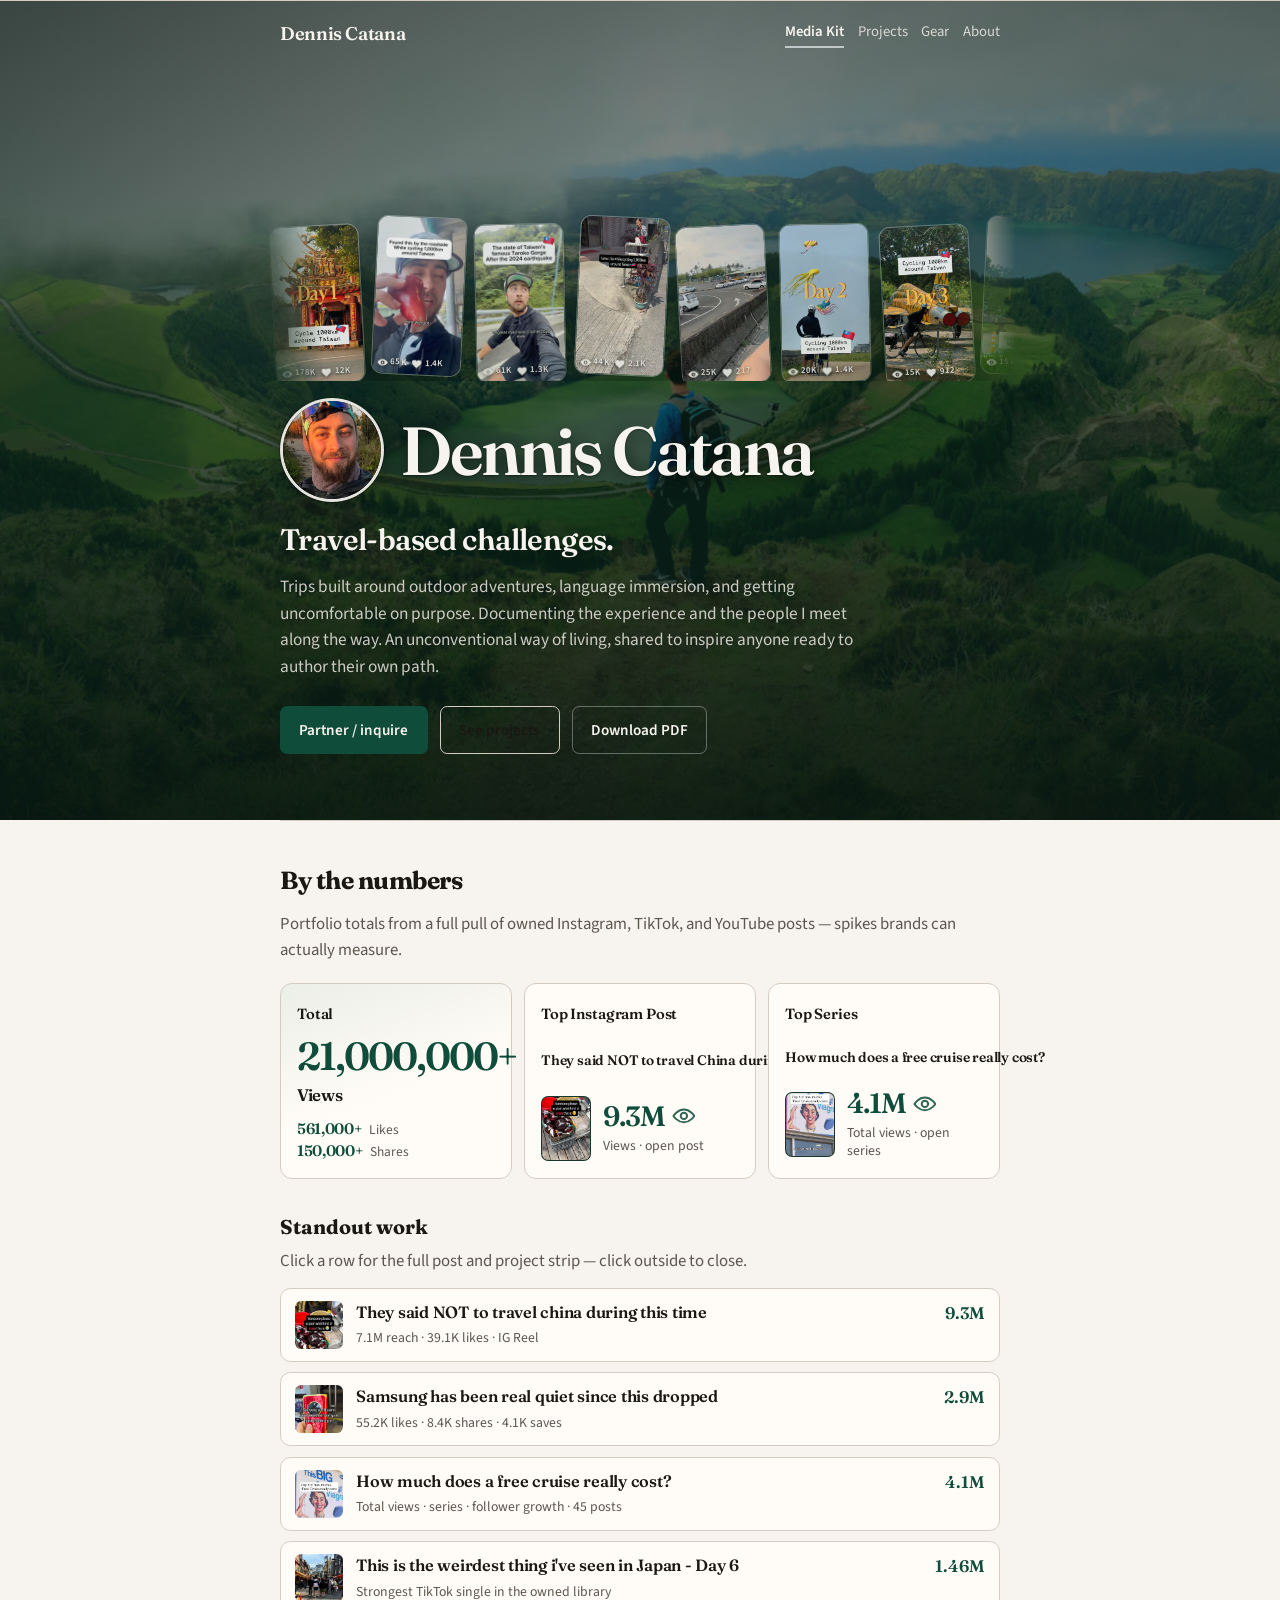
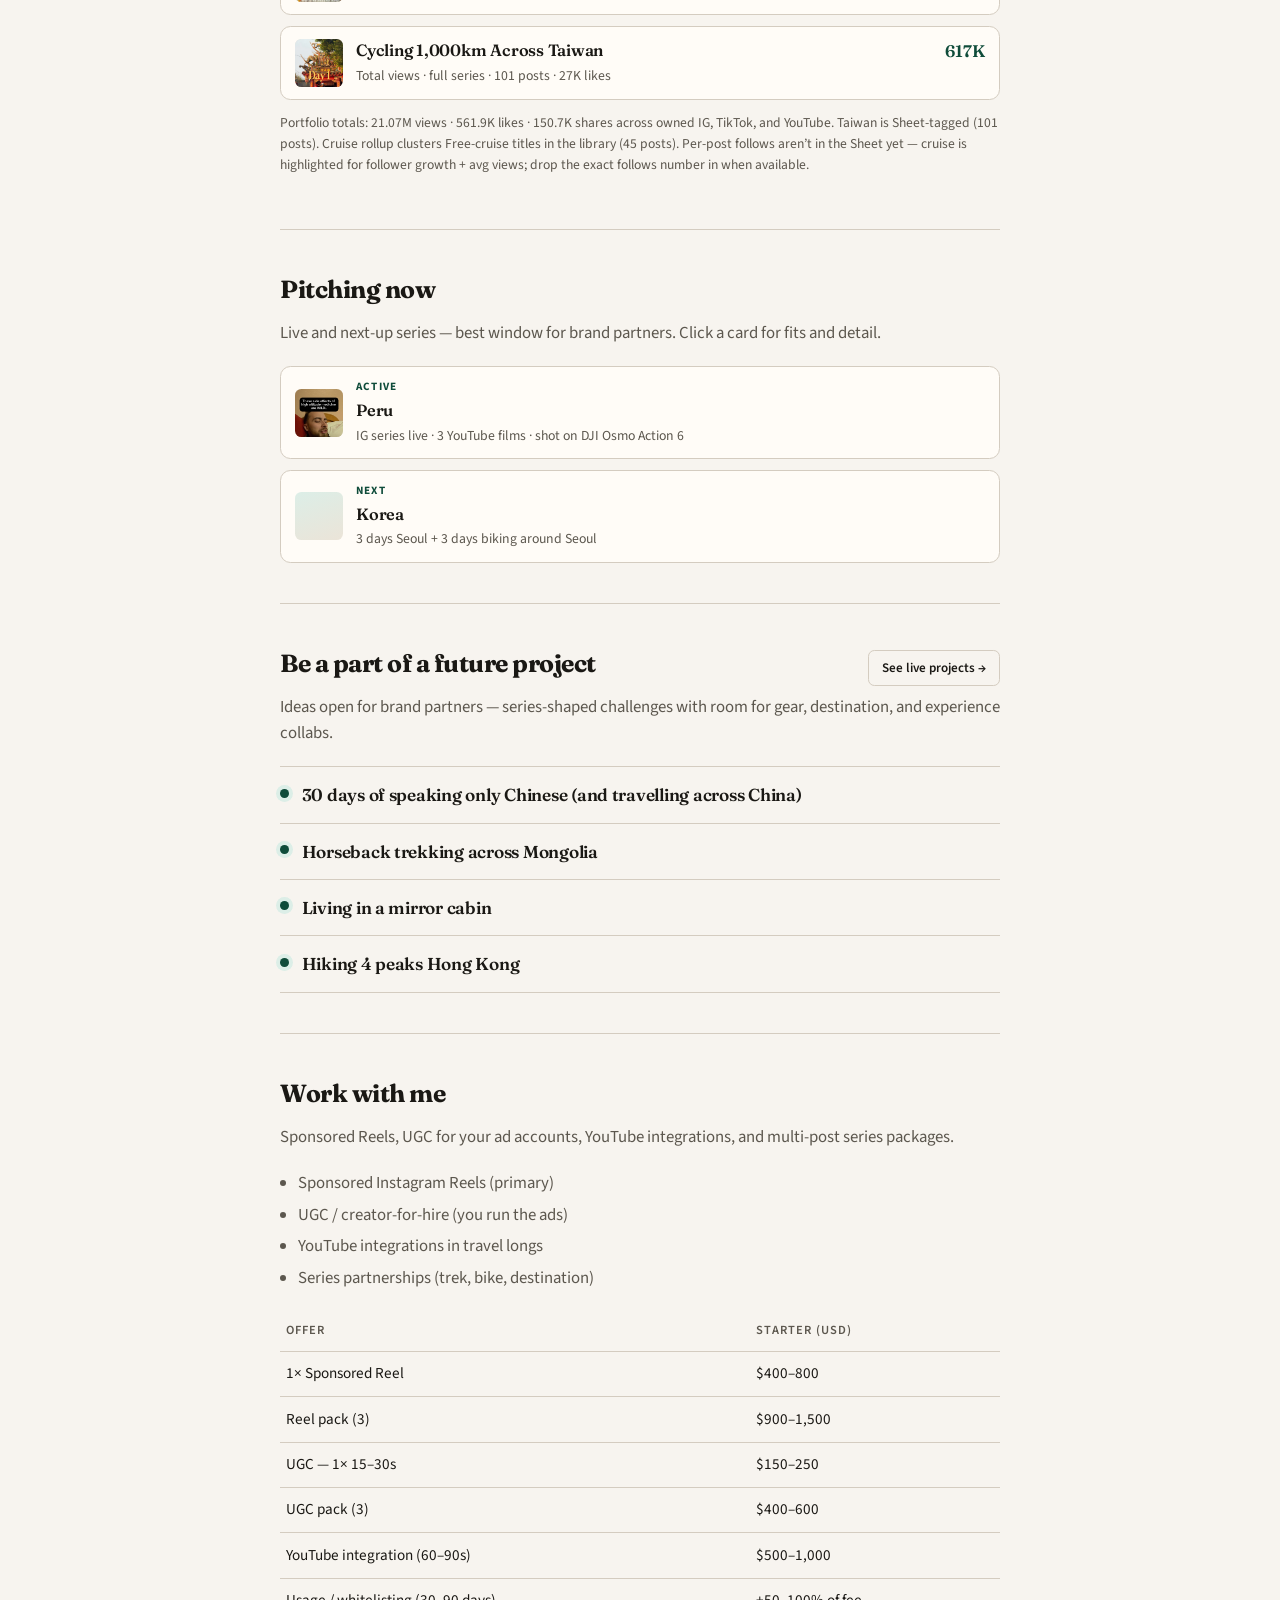
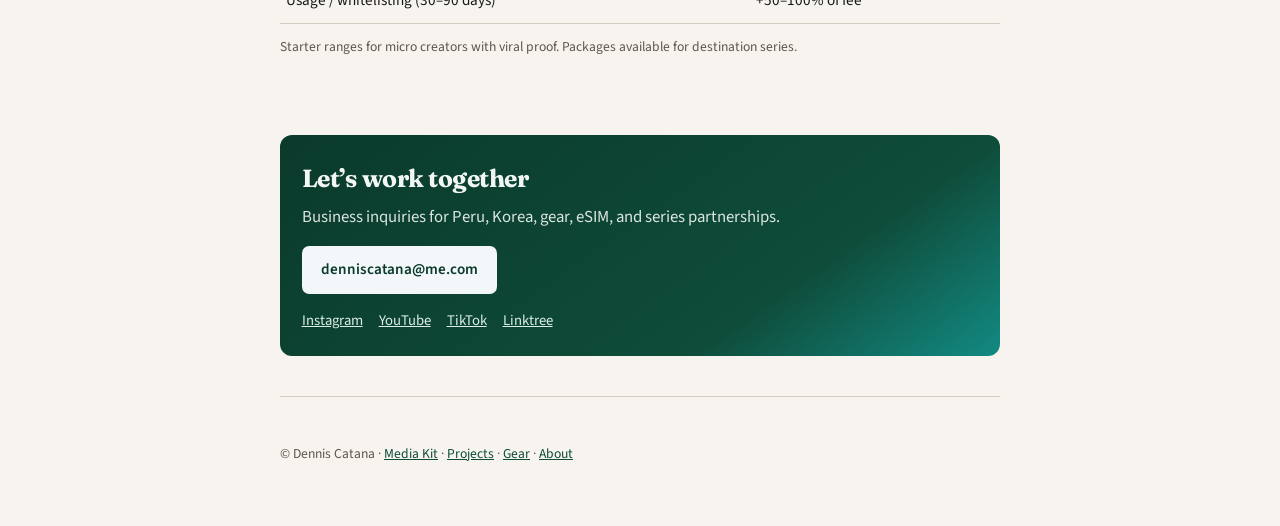
==== commit 682940d5: "Polish metric cards: big Total views, matched post/series rows Larger 21M+ with smaller likes/shares" ====
--- a/index.html
+++ b/index.html
@@ -83,8 +83,11 @@
         <div class="kit-metrics">
           <div class="kit-metric kit-metric--lead">
             <div class="kit-metric__title">Total</div>
-            <ul class="kit-metric__stack">
-              <li><strong>21,000,000+</strong> Views</li>
+            <div class="kit-metric__lead-main">
+              <span class="kit-metric__lead-num">21,000,000+</span>
+              <span class="kit-metric__lead-unit">Views</span>
+            </div>
+            <ul class="kit-metric__stack kit-metric__stack--sub">
               <li><strong>561,000+</strong> Likes</li>
               <li><strong>150,000+</strong> Shares</li>
             </ul>
@@ -96,6 +99,7 @@
             data-open-expand="coconuts"
           >
             <div class="kit-metric__title">Top Instagram Post</div>
+            <div class="kit-metric__post-name">They said NOT to travel China during this time</div>
             <div class="kit-metric__row">
               <img
                 class="kit-metric__thumb"
@@ -120,10 +124,11 @@
 
           <button
             type="button"
-            class="kit-metric kit-metric--action kit-metric--thumb kit-metric--series"
+            class="kit-metric kit-metric--action kit-metric--thumb"
             data-open-expand="cruise"
           >
             <div class="kit-metric__title">Top Series</div>
+            <div class="kit-metric__post-name">How much does a free cruise really cost?</div>
             <div class="kit-metric__row">
               <img
                 class="kit-metric__thumb"
@@ -135,12 +140,13 @@
                 decoding="async"
               />
               <div class="kit-metric__copy">
-                <div class="kit-metric__series-name">How much does a free cruise really cost?</div>
-                <ul class="kit-metric__stack kit-metric__stack--compact">
-                  <li><strong>4.1M</strong> Total views</li>
-                  <li><strong>91K</strong> avg / video</li>
-                  <li>Follower-growth series</li>
-                </ul>
+                <div class="kit-metric__value">
+                  <span>4.1M</span>
+                  <span class="kit-metric__ico kit-metric__ico--trail" aria-hidden="true">
+                    <svg viewBox="0 0 24 24"><path fill="none" stroke="currentColor" stroke-width="2" stroke-linecap="round" stroke-linejoin="round" d="M1.5 12S5.5 5.5 12 5.5 22.5 12 22.5 12 18.5 18.5 12 18.5 1.5 12 1.5 12z"/><circle cx="12" cy="12" r="3.2" fill="none" stroke="currentColor" stroke-width="2"/></svg>
+                  </span>
+                </div>
+                <div class="kit-metric__label">Total views · open series</div>
               </div>
             </div>
           </button>
--- a/styles.css
+++ b/styles.css
@@ -298,6 +298,32 @@
   color: var(--ink);
 }
 
+.kit-metric__lead-main {
+  display: flex;
+  flex-wrap: wrap;
+  align-items: baseline;
+  gap: 0.35rem 0.45rem;
+  margin-top: 0.15rem;
+}
+
+.kit-metric__lead-num {
+  font-family: var(--font-display);
+  font-weight: 600;
+  font-size: clamp(1.85rem, 3.2vw, 2.45rem);
+  letter-spacing: -0.05em;
+  line-height: 1;
+  color: var(--accent);
+  white-space: nowrap;
+}
+
+.kit-metric__lead-unit {
+  font-family: var(--font-display);
+  font-weight: 600;
+  font-size: 1.05rem;
+  letter-spacing: -0.02em;
+  color: var(--ink);
+}
+
 .kit-metric__stack {
   list-style: none;
   margin: 0;
@@ -318,30 +344,28 @@
   margin-right: 0.2rem;
 }
 
-.kit-metric__stack--compact {
-  gap: 0.2rem;
+.kit-metric__stack--sub {
+  gap: 0.15rem;
+  margin-top: 0.15rem;
   font-size: 0.84rem;
 }
 
-.kit-metric__stack--compact strong {
-  font-size: 1rem;
-}
-
-.kit-metric--series .kit-metric__row {
-  align-items: flex-start;
-}
-
-.kit-metric__series-name {
+.kit-metric__stack--sub strong {
+  font-size: 0.95rem;
+  letter-spacing: -0.02em;
+}
+
+.kit-metric__post-name {
   font-family: var(--font-display);
-  font-size: 0.84rem;
+  font-size: 0.86rem;
   font-weight: 600;
   letter-spacing: -0.015em;
   line-height: 1.25;
   color: var(--ink);
-  display: -webkit-box;
-  -webkit-line-clamp: 2;
-  -webkit-box-orient: vertical;
+  white-space: nowrap;
   overflow: hidden;
+  text-overflow: ellipsis;
+  min-width: 0;
 }
 
 .kit-metric__value {
@@ -3770,424 +3794,3 @@
     grid-template-columns: 1fr;
   }
 }
-
-/* ==========================================================================
-   About page
-   ========================================================================== */
-
-.page-about .site-header--about {
-  position: absolute;
-  top: 0;
-  left: 0;
-  right: 0;
-  z-index: 5;
-  width: min(100% - 2rem, var(--max));
-  margin-inline: auto;
-  padding-top: 1.25rem;
-}
-
-.page-about .site-header--about .logo {
-  color: var(--hero-ink);
-}
-
-.page-about .site-header--about .nav a {
-  color: var(--hero-muted);
-}
-
-.page-about .site-header--about .nav a:hover,
-.page-about .site-header--about .nav a.active {
-  color: var(--hero-ink);
-}
-
-.about-hero {
-  position: relative;
-  min-height: min(100svh, 52rem);
-  display: flex;
-  align-items: flex-end;
-  color: var(--hero-ink);
-  overflow: hidden;
-  isolation: isolate;
-}
-
-.about-hero__media {
-  position: absolute;
-  inset: 0;
-  z-index: 0;
-}
-
-.about-hero__media img {
-  width: 100%;
-  height: 100%;
-  object-fit: cover;
-  object-position: center 35%;
-  transform: scale(1.04);
-  animation: about-hero-drift 18s ease-in-out infinite alternate;
-}
-
-.about-hero__veil {
-  position: absolute;
-  inset: 0;
-  z-index: 1;
-  background:
-    linear-gradient(180deg, rgba(10, 28, 22, 0.35) 0%, rgba(10, 28, 22, 0.55) 45%, rgba(10, 28, 22, 0.88) 100%),
-    radial-gradient(80% 60% at 20% 20%, rgba(15, 76, 58, 0.35), transparent 60%);
-}
-
-.about-hero__inner {
-  position: relative;
-  z-index: 2;
-  padding: 6.5rem 0 3.25rem;
-  max-width: min(100% - 2rem, 40rem);
-}
-
-.about-hero__portrait {
-  width: clamp(7.5rem, 22vw, 10.5rem);
-  height: clamp(7.5rem, 22vw, 10.5rem);
-  border-radius: 50%;
-  object-fit: cover;
-  object-position: center 20%;
-  border: 3px solid rgba(247, 244, 239, 0.85);
-  box-shadow: 0 18px 40px rgba(0, 0, 0, 0.28);
-  margin: 0 0 1.15rem;
-  animation: about-portrait-in 0.9s ease-out both;
-}
-
-.about-hero__brand {
-  font-family: var(--font-display);
-  font-weight: 600;
-  font-size: clamp(2.4rem, 7vw, 3.6rem);
-  letter-spacing: -0.035em;
-  line-height: 1.05;
-  margin: 0 0 0.85rem;
-  animation: about-rise 0.8s ease-out 0.12s both;
-}
-
-.about-hero__headline {
-  font-family: var(--font-display);
-  font-weight: 500;
-  font-size: clamp(1.25rem, 3.2vw, 1.65rem);
-  letter-spacing: -0.02em;
-  line-height: 1.25;
-  margin: 0 0 0.85rem;
-  max-width: 22em;
-  color: rgba(247, 244, 239, 0.95);
-  animation: about-rise 0.8s ease-out 0.22s both;
-}
-
-.about-hero__lede {
-  margin: 0 0 1.5rem;
-  max-width: 34rem;
-  font-size: 1.08rem;
-  line-height: 1.55;
-  color: var(--hero-muted);
-  animation: about-rise 0.8s ease-out 0.32s both;
-}
-
-.about-hero__cta {
-  animation: about-rise 0.8s ease-out 0.42s both;
-}
-
-@keyframes about-hero-drift {
-  from {
-    transform: scale(1.04) translate3d(0, 0, 0);
-  }
-  to {
-    transform: scale(1.08) translate3d(0, -1.5%, 0);
-  }
-}
-
-@keyframes about-portrait-in {
-  from {
-    opacity: 0;
-    transform: translateY(12px) scale(0.96);
-  }
-  to {
-    opacity: 1;
-    transform: translateY(0) scale(1);
-  }
-}
-
-@keyframes about-rise {
-  from {
-    opacity: 0;
-    transform: translateY(14px);
-  }
-  to {
-    opacity: 1;
-    transform: translateY(0);
-  }
-}
-
-@media (prefers-reduced-motion: reduce) {
-  .about-hero__media img,
-  .about-hero__portrait,
-  .about-hero__brand,
-  .about-hero__headline,
-  .about-hero__lede,
-  .about-hero__cta {
-    animation: none;
-  }
-}
-
-.about-section {
-  padding: 3.25rem 0 1rem;
-}
-
-.about-section--band {
-  margin-top: 1.5rem;
-  padding: 3rem 0 2.5rem;
-  background:
-    linear-gradient(180deg, rgba(15, 76, 58, 0.06), transparent 40%),
-    linear-gradient(90deg, rgba(235, 228, 216, 0.65), transparent 70%),
-    var(--bg-deep);
-  border-block: 1px solid var(--line);
-}
-
-.about-section h2 {
-  font-size: clamp(1.65rem, 3.5vw, 2.1rem);
-}
-
-.about-mosaic {
-  display: grid;
-  grid-template-columns: 1.35fr 1fr 1fr;
-  gap: 0.75rem;
-  margin: 0;
-}
-
-.about-mosaic__item {
-  margin: 0;
-  position: relative;
-  overflow: hidden;
-  border-radius: 0.35rem;
-  min-height: 14rem;
-}
-
-.about-mosaic__item img {
-  width: 100%;
-  height: 100%;
-  min-height: 14rem;
-  object-fit: cover;
-  transition: transform 0.55s ease;
-}
-
-.about-mosaic__item:hover img {
-  transform: scale(1.04);
-}
-
-.about-mosaic__item figcaption {
-  position: absolute;
-  left: 0;
-  right: 0;
-  bottom: 0;
-  padding: 1.6rem 0.85rem 0.75rem;
-  font-size: 0.88rem;
-  color: #f7f4ef;
-  background: linear-gradient(180deg, transparent, rgba(12, 28, 22, 0.82));
-}
-
-.about-mosaic__item--wide {
-  min-height: 18rem;
-}
-
-.about-mosaic__item--wide img {
-  min-height: 18rem;
-}
-
-@media (max-width: 720px) {
-  .about-mosaic {
-    grid-template-columns: 1fr;
-  }
-
-  .about-mosaic__item,
-  .about-mosaic__item--wide,
-  .about-mosaic__item img,
-  .about-mosaic__item--wide img {
-    min-height: 12.5rem;
-  }
-}
-
-.about-gallery {
-  display: grid;
-  grid-template-columns: repeat(3, minmax(0, 1fr));
-  gap: 0.75rem;
-}
-
-.about-gallery__cell {
-  position: relative;
-  display: block;
-  overflow: hidden;
-  border-radius: 0.35rem;
-  text-decoration: none;
-  color: #f7f4ef;
-  aspect-ratio: 4 / 5;
-  background: #1a3329;
-}
-
-.about-gallery__cell img {
-  width: 100%;
-  height: 100%;
-  object-fit: cover;
-  transition: transform 0.5s ease, filter 0.4s ease;
-}
-
-.about-gallery__cell:hover img,
-.about-gallery__cell:focus-visible img {
-  transform: scale(1.05);
-  filter: brightness(1.05);
-}
-
-.about-gallery__label {
-  position: absolute;
-  left: 0;
-  right: 0;
-  bottom: 0;
-  padding: 1.5rem 0.8rem 0.7rem;
-  font-size: 0.86rem;
-  font-weight: 600;
-  background: linear-gradient(180deg, transparent, rgba(12, 28, 22, 0.85));
-}
-
-@media (max-width: 720px) {
-  .about-gallery {
-    grid-template-columns: repeat(2, minmax(0, 1fr));
-  }
-}
-
-.about-langs {
-  list-style: none;
-  margin: 0;
-  padding: 0;
-  display: grid;
-  grid-template-columns: 1fr 1fr;
-  gap: 1.75rem 2.5rem;
-  border-top: 1px solid var(--line);
-  padding-top: 1.5rem;
-}
-
-.about-langs__name {
-  font-family: var(--font-display);
-  font-size: 1.45rem;
-  font-weight: 600;
-  letter-spacing: -0.02em;
-  margin: 0 0 0.45rem;
-}
-
-.about-langs__name span {
-  color: var(--accent);
-  font-weight: 500;
-  margin-left: 0.35rem;
-}
-
-.about-langs__note {
-  margin: 0;
-  color: var(--muted);
-  max-width: 28rem;
-}
-
-@media (max-width: 640px) {
-  .about-langs {
-    grid-template-columns: 1fr;
-    gap: 1.35rem;
-  }
-}
-
-.about-adventure {
-  display: grid;
-  grid-template-columns: 1.25fr 1fr;
-  gap: 0.85rem;
-  align-items: stretch;
-}
-
-.about-adventure__feature {
-  position: relative;
-  display: block;
-  overflow: hidden;
-  border-radius: 0.35rem;
-  min-height: 22rem;
-  text-decoration: none;
-  color: #f7f4ef;
-}
-
-.about-adventure__feature img {
-  width: 100%;
-  height: 100%;
-  object-fit: cover;
-  transition: transform 0.55s ease;
-}
-
-.about-adventure__feature:hover img {
-  transform: scale(1.04);
-}
-
-.about-adventure__copy {
-  position: absolute;
-  left: 0;
-  right: 0;
-  bottom: 0;
-  padding: 1.5rem 1.1rem 1.1rem;
-  background: linear-gradient(180deg, transparent, rgba(12, 28, 22, 0.88));
-}
-
-.about-adventure__copy h3 {
-  margin: 0 0 0.35rem;
-  color: inherit;
-  font-size: 1.35rem;
-}
-
-.about-adventure__copy p {
-  margin: 0;
-  color: rgba(247, 244, 239, 0.85);
-  font-size: 0.95rem;
-}
-
-.about-adventure__stack {
-  display: grid;
-  gap: 0.75rem;
-}
-
-.about-adventure__tile {
-  position: relative;
-  display: block;
-  overflow: hidden;
-  border-radius: 0.35rem;
-  min-height: 7rem;
-  text-decoration: none;
-  color: #f7f4ef;
-}
-
-.about-adventure__tile img {
-  width: 100%;
-  height: 100%;
-  min-height: 7rem;
-  object-fit: cover;
-  transition: transform 0.5s ease;
-}
-
-.about-adventure__tile:hover img {
-  transform: scale(1.05);
-}
-
-.about-adventure__tile span {
-  position: absolute;
-  left: 0;
-  right: 0;
-  bottom: 0;
-  padding: 1.25rem 0.75rem 0.65rem;
-  font-size: 0.86rem;
-  font-weight: 600;
-  background: linear-gradient(180deg, transparent, rgba(12, 28, 22, 0.85));
-}
-
-@media (max-width: 800px) {
-  .about-adventure {
-    grid-template-columns: 1fr;
-  }
-
-  .about-adventure__feature {
-    min-height: 16rem;
-  }
-}
-
-.page-about .site-footer {
-  margin-top: 2rem;
-}
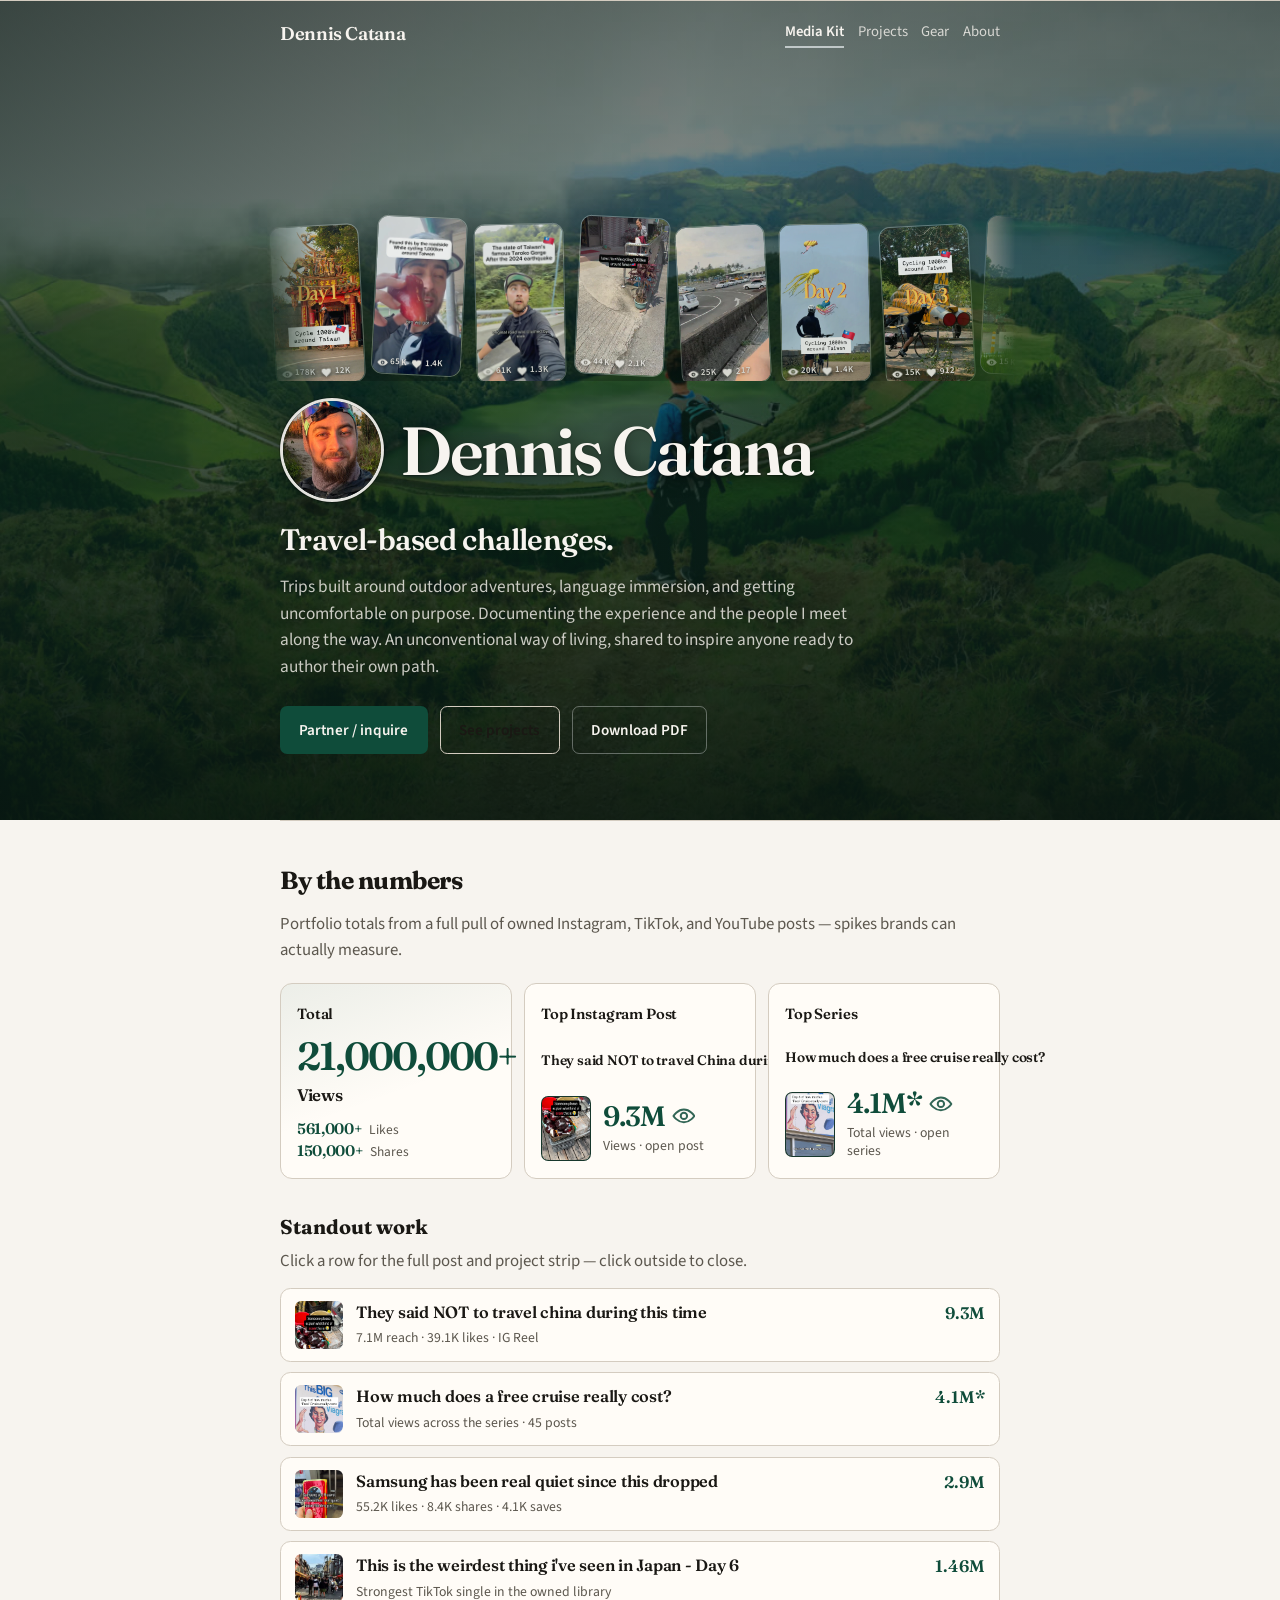
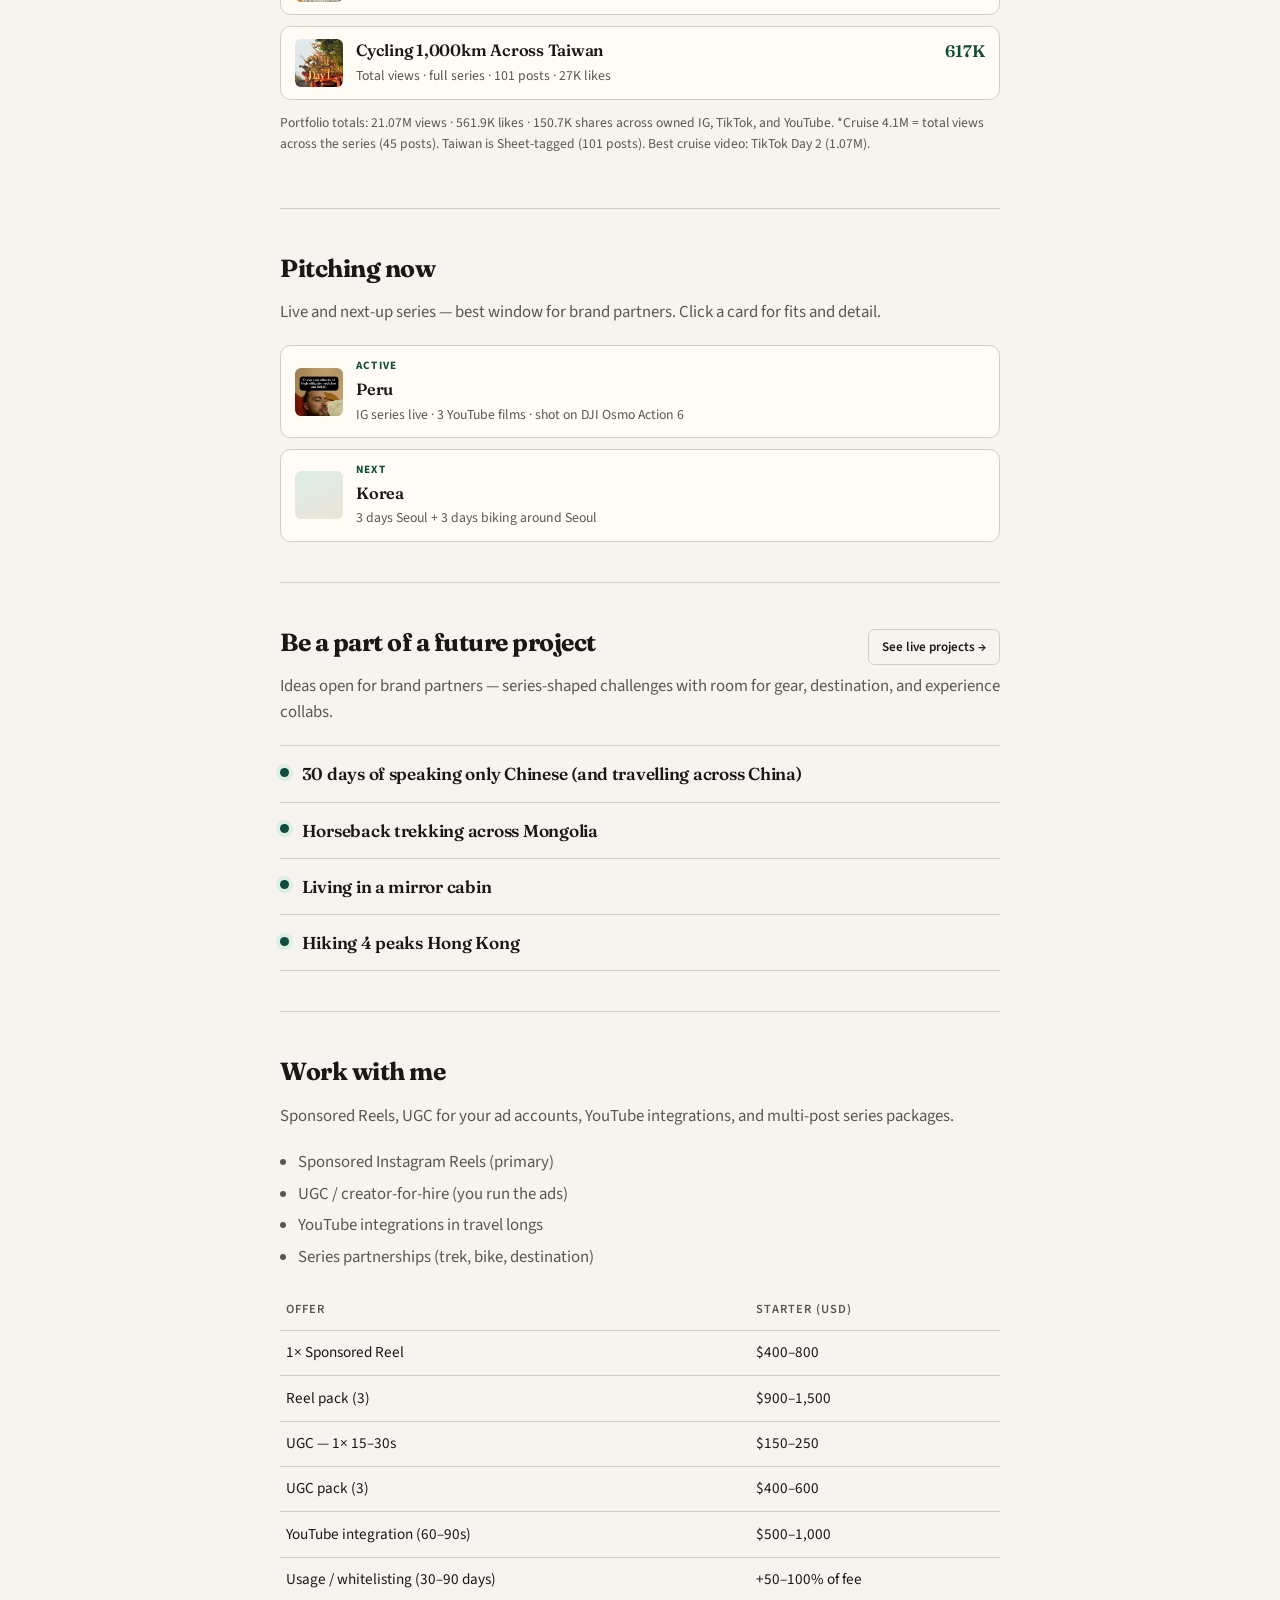
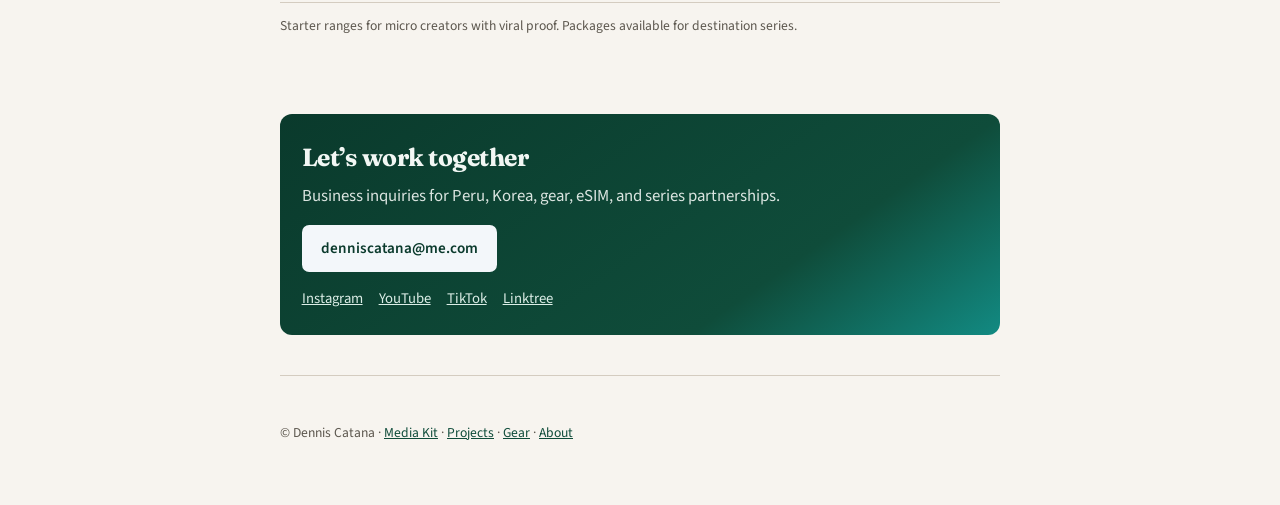
==== commit c42412f5: "Move cruise above Samsung; clarify 4.1M* series totals Peak bubble links to Projects Free cruise; li" ====
--- a/index.html
+++ b/index.html
@@ -141,7 +141,7 @@
               />
               <div class="kit-metric__copy">
                 <div class="kit-metric__value">
-                  <span>4.1M</span>
+                  <span>4.1M*</span>
                   <span class="kit-metric__ico kit-metric__ico--trail" aria-hidden="true">
                     <svg viewBox="0 0 24 24"><path fill="none" stroke="currentColor" stroke-width="2" stroke-linecap="round" stroke-linejoin="round" d="M1.5 12S5.5 5.5 12 5.5 22.5 12 22.5 12 18.5 18.5 12 18.5 1.5 12 1.5 12z"/><circle cx="12" cy="12" r="3.2" fill="none" stroke="currentColor" stroke-width="2"/></svg>
                   </span>
@@ -223,6 +223,75 @@
             </div>
           </li>
 
+          <li class="kit-expand" data-kit-expand id="kit-expand-cruise" data-expand-id="cruise">
+            <button type="button" class="kit-expand__hit" aria-expanded="false">
+              <span class="kit-expand__peek" aria-hidden="true">
+                <img src="assets/thumbs/cr-day6-ig.jpg" alt="" loading="lazy" />
+              </span>
+              <span class="kit-expand__body">
+                <span class="kit-expand__title">How much does a free cruise really cost?</span>
+                <span class="kit-expand__views">4.1M*</span>
+                <span class="kit-expand__note">Total views across the series · 45 posts</span>
+              </span>
+            </button>
+            <div class="kit-expand__panel" hidden>
+              <div class="kit-expand__focus">
+                <a class="kit-phone" href="https://www.tiktok.com/@denniscatanaa/video/7453517001898675461" target="_blank" rel="noopener">
+                  <img src="assets/thumbs/cr-day2-youtube.jpg" alt="" loading="lazy" />
+                  <span class="kit-phone__stats">
+                    <span>4.1M* series views</span>
+                    <span>1.07M peak video</span>
+                  </span>
+                </a>
+                <div class="kit-expand__copy">
+                  <h3>How much does a free cruise really cost?</h3>
+                  <p class="kit-expand__platform">Cross-platform · full series totals</p>
+                  <div class="kit-expand__metrics kit-expand__metrics--series">
+                    <span class="kit-expand__metric--hl"><strong>4.1M*</strong> Total views across the series</span>
+                    <a class="kit-expand__metric--hl kit-expand__metric--link" href="projects.html#proj-free-cruise" title="Open Free cruise on Projects (peak video)"><strong>1.07M</strong> best video</a>
+                    <span class="kit-expand__metric--hl"><strong>131K</strong> likes across 45 posts</span>
+                  </div>
+                  <p class="kit-expand__series-note">Well we did it, we won a free cruise, but how free is it really? My sister and i go on a Norwegian getaway to find out.</p>
+                  <a class="kit-expand__link" href="projects.html#proj-free-cruise">See series on Projects →</a>
+                </div>
+              </div>
+              <div class="kit-project">
+                <p class="kit-project__from">Series rollup: <strong>Free cruise</strong></p>
+                <div class="kit-project__stats">
+                  <span><strong>4.1M*</strong> total views across the series</span>
+                  <span><strong>1.07M</strong> best video</span>
+                  <span><strong>131K</strong> likes across 45 posts</span>
+                  <span class="kit-project__plats">TikTok 2.3M · Instagram 1.8M · YouTube 15K</span>
+                </div>
+                <div class="kit-gallery" role="list"><a class="kit-gallery__item" href="https://www.tiktok.com/@denniscatanaa/video/7453517001898675461" target="_blank" rel="noopener">
+            <img src="assets/thumbs/cr-day2-youtube.jpg" alt="" loading="lazy" />
+            <span class="kit-gallery__views">1.07M</span>
+          </a><a class="kit-gallery__item" href="https://www.instagram.com/reel/DEZn8OszIHl/" target="_blank" rel="noopener">
+            <img src="assets/thumbs/cr-day6-ig.jpg" alt="" loading="lazy" />
+            <span class="kit-gallery__views">843K</span>
+          </a><a class="kit-gallery__item" href="https://www.tiktok.com/@denniscatanaa/video/7453099168568052997" target="_blank" rel="noopener">
+            <img src="assets/thumbs/cr-day1-youtube.jpg" alt="" loading="lazy" />
+            <span class="kit-gallery__views">719K</span>
+          </a><a class="kit-gallery__item" href="https://www.instagram.com/reel/DD8ZvgVP1Xk/" target="_blank" rel="noopener">
+            <img src="assets/thumbs/cr-0-ig.jpg" alt="" loading="lazy" />
+            <span class="kit-gallery__views">497K</span>
+          </a><a class="kit-gallery__item" href="https://www.instagram.com/reel/DEeot-fRNeJ/" target="_blank" rel="noopener">
+            <img src="assets/thumbs/cr-day7-ig.jpg" alt="" loading="lazy" />
+            <span class="kit-gallery__views">142K</span>
+          </a><a class="kit-gallery__item" href="https://www.tiktok.com/@denniscatanaa/video/7454665842412817670" target="_blank" rel="noopener">
+            <img src="assets/thumbs/cr-day4-youtube.jpg" alt="" loading="lazy" />
+            <span class="kit-gallery__views">106K</span>
+          </a><a class="kit-gallery__item" href="https://www.tiktok.com/@denniscatanaa/video/7454977026714373381" target="_blank" rel="noopener">
+            <img src="assets/thumbs/cr-day5-youtube.jpg" alt="" loading="lazy" />
+            <span class="kit-gallery__views">95K</span>
+          </a><a class="kit-gallery__item" href="https://www.instagram.com/reel/DEBC6kOvmxr/" target="_blank" rel="noopener">
+            <img src="assets/thumbs/cr-1-ig.jpg" alt="" loading="lazy" />
+            <span class="kit-gallery__views">57K</span>
+          </a></div>
+              </div>
+            </div>
+          </li>
+
           <li class="kit-expand" data-kit-expand id="kit-expand-folding" data-expand-id="folding">
             <button type="button" class="kit-expand__hit" aria-expanded="false">
               <span class="kit-expand__peek" aria-hidden="true">
@@ -268,78 +337,6 @@
           </a><a class="kit-gallery__item" href="https://www.youtube.com/watch?v=pvlIkpldoP4" target="_blank" rel="noopener">
             <img src="assets/thumbs/kit-g-pvlIkpldoP4.jpg" alt="" loading="lazy" />
             <span class="kit-gallery__views">4.4K</span>
-          </a></div>
-              </div>
-            </div>
-          </li>
-
-          <li class="kit-expand" data-kit-expand id="kit-expand-cruise" data-expand-id="cruise">
-            <button type="button" class="kit-expand__hit" aria-expanded="false">
-              <span class="kit-expand__peek" aria-hidden="true">
-                <img src="assets/thumbs/cr-day6-ig.jpg" alt="" loading="lazy" />
-              </span>
-              <span class="kit-expand__body">
-                <span class="kit-expand__title">How much does a free cruise really cost?</span>
-                <span class="kit-expand__views">4.1M</span>
-                <span class="kit-expand__note">Total views · series · follower growth · 45 posts</span>
-              </span>
-            </button>
-            <div class="kit-expand__panel" hidden>
-              <div class="kit-expand__focus">
-                <a class="kit-phone" href="https://www.instagram.com/reel/DEZn8OszIHl/" target="_blank" rel="noopener">
-                  <img src="assets/thumbs/cr-day6-ig.jpg" alt="" loading="lazy" />
-                  <span class="kit-phone__stats">
-                    <span>4.1M series views</span>
-                    <span>91K avg / video</span>
-                  </span>
-                </a>
-                <div class="kit-expand__copy">
-                  <h3>How much does a free cruise really cost?</h3>
-                  <p class="kit-expand__platform">Cross-platform · full series totals</p>
-                  <div class="kit-expand__metrics kit-expand__metrics--series">
-                    <span class="kit-expand__metric--hl"><strong>4.1M</strong> total views</span>
-                    <span class="kit-expand__metric--hl"><strong>Follower growth</strong> series strength</span>
-                    <span class="kit-expand__metric--hl"><strong>91K</strong> avg views / video</span>
-                    <span><strong>131K</strong> likes</span>
-                    <span><strong>45</strong> posts</span>
-                  </div>
-                  <p class="kit-expand__series-note">Norwegian Getaway challenge with sister — day-by-day cost breakdown across IG, TikTok, and YouTube. Peak single: 1.07M TikTok Day 2.</p>
-                  <a class="kit-expand__link" href="https://www.tiktok.com/@denniscatanaa/video/7453517001898675461" target="_blank" rel="noopener">Open peak post →</a>
-                </div>
-              </div>
-              <div class="kit-project">
-                <p class="kit-project__from">Series rollup: <strong>Free cruise</strong></p>
-                <div class="kit-project__stats">
-                  <span><strong>4.1M</strong> total views</span>
-                  <span class="kit-project__hl"><strong>91K</strong> avg / video</span>
-                  <span><strong>131K</strong> likes</span>
-                  <span><strong>45</strong> posts</span>
-                  <span class="kit-project__plats">TikTok 2.3M · Instagram 1.8M · YouTube 15K</span>
-                </div>
-                <div class="kit-gallery" role="list"><a class="kit-gallery__item" href="https://www.instagram.com/reel/DEZn8OszIHl/" target="_blank" rel="noopener">
-            <img src="assets/thumbs/cr-day6-ig.jpg" alt="" loading="lazy" />
-            <span class="kit-gallery__views">843K</span>
-          </a><a class="kit-gallery__item" href="https://www.instagram.com/reel/DD8ZvgVP1Xk/" target="_blank" rel="noopener">
-            <img src="assets/thumbs/cr-0-ig.jpg" alt="" loading="lazy" />
-            <span class="kit-gallery__views">497K</span>
-          </a><a class="kit-gallery__item" href="https://www.instagram.com/reel/DEeot-fRNeJ/" target="_blank" rel="noopener">
-            <img src="assets/thumbs/cr-day7-ig.jpg" alt="" loading="lazy" />
-            <span class="kit-gallery__views">142K</span>
-          </a><a class="kit-gallery__item" href="https://www.tiktok.com/@denniscatanaa/video/7453517001898675461" target="_blank" rel="noopener">
-            <img src="assets/thumbs/cr-day2-youtube.jpg" alt="" loading="lazy" />
-            <span class="kit-gallery__views">1.1M</span>
-          </a><a class="kit-gallery__item" href="https://www.tiktok.com/@denniscatanaa/video/7453099168568052997" target="_blank" rel="noopener">
-            <img src="assets/thumbs/cr-day1-youtube.jpg" alt="" loading="lazy" />
-            <span class="kit-gallery__views">719K</span>
-          </a><a class="kit-gallery__item" href="https://www.instagram.com/reel/DEBC6kOvmxr/" target="_blank" rel="noopener">
-            <img src="assets/thumbs/cr-1-ig.jpg" alt="" loading="lazy" />
-            <span class="kit-gallery__views">57K</span>
-          </a><a class="kit-gallery__item" href="https://www.tiktok.com/@denniscatanaa/video/7454665842412817670" target="_blank" rel="noopener">
-            <img src="assets/thumbs/cr-day4-youtube.jpg" alt="" loading="lazy" />
-            <span class="kit-gallery__views">106K</span>
-          </a><a class="kit-gallery__item" href="https://www.tiktok.com/@denniscatanaa/video/7454977026714373381" target="_blank" rel="noopener">
-            <img src="assets/thumbs/cr-day5-youtube.jpg" alt="" loading="lazy" />
-            <span class="kit-gallery__views">95K</span>
           </a></div>
               </div>
             </div>
@@ -481,10 +478,8 @@
         </ul>
         <p class="fineprint">
           Portfolio totals: 21.07M views · 561.9K likes · 150.7K shares across owned IG,
-          TikTok, and YouTube. Taiwan is Sheet-tagged (101 posts). Cruise rollup clusters
-          Free-cruise titles in the library (45 posts). Per-post follows aren’t in the
-          Sheet yet — cruise is highlighted for follower growth + avg views; drop the exact
-          follows number in when available.
+          TikTok, and YouTube. *Cruise 4.1M = total views across the series (45 posts).
+          Taiwan is Sheet-tagged (101 posts). Best cruise video: TikTok Day 2 (1.07M).
         </p>
       </section>
 
--- a/styles.css
+++ b/styles.css
@@ -1161,6 +1161,19 @@
   font-size: 1.05rem;
 }
 
+a.kit-expand__metric--link {
+  text-decoration: none;
+  transition: border-color 0.15s ease, box-shadow 0.15s ease, transform 0.15s ease;
+}
+
+a.kit-expand__metric--link:hover,
+a.kit-expand__metric--link:focus-visible {
+  border-color: rgba(15, 76, 58, 0.45);
+  box-shadow: 0 4px 14px rgba(12, 40, 28, 0.1);
+  transform: translateY(-1px);
+  outline: none;
+}
+
 .kit-expand__series-note {
   margin: 0 0 0.85rem;
   font-size: 0.9rem;
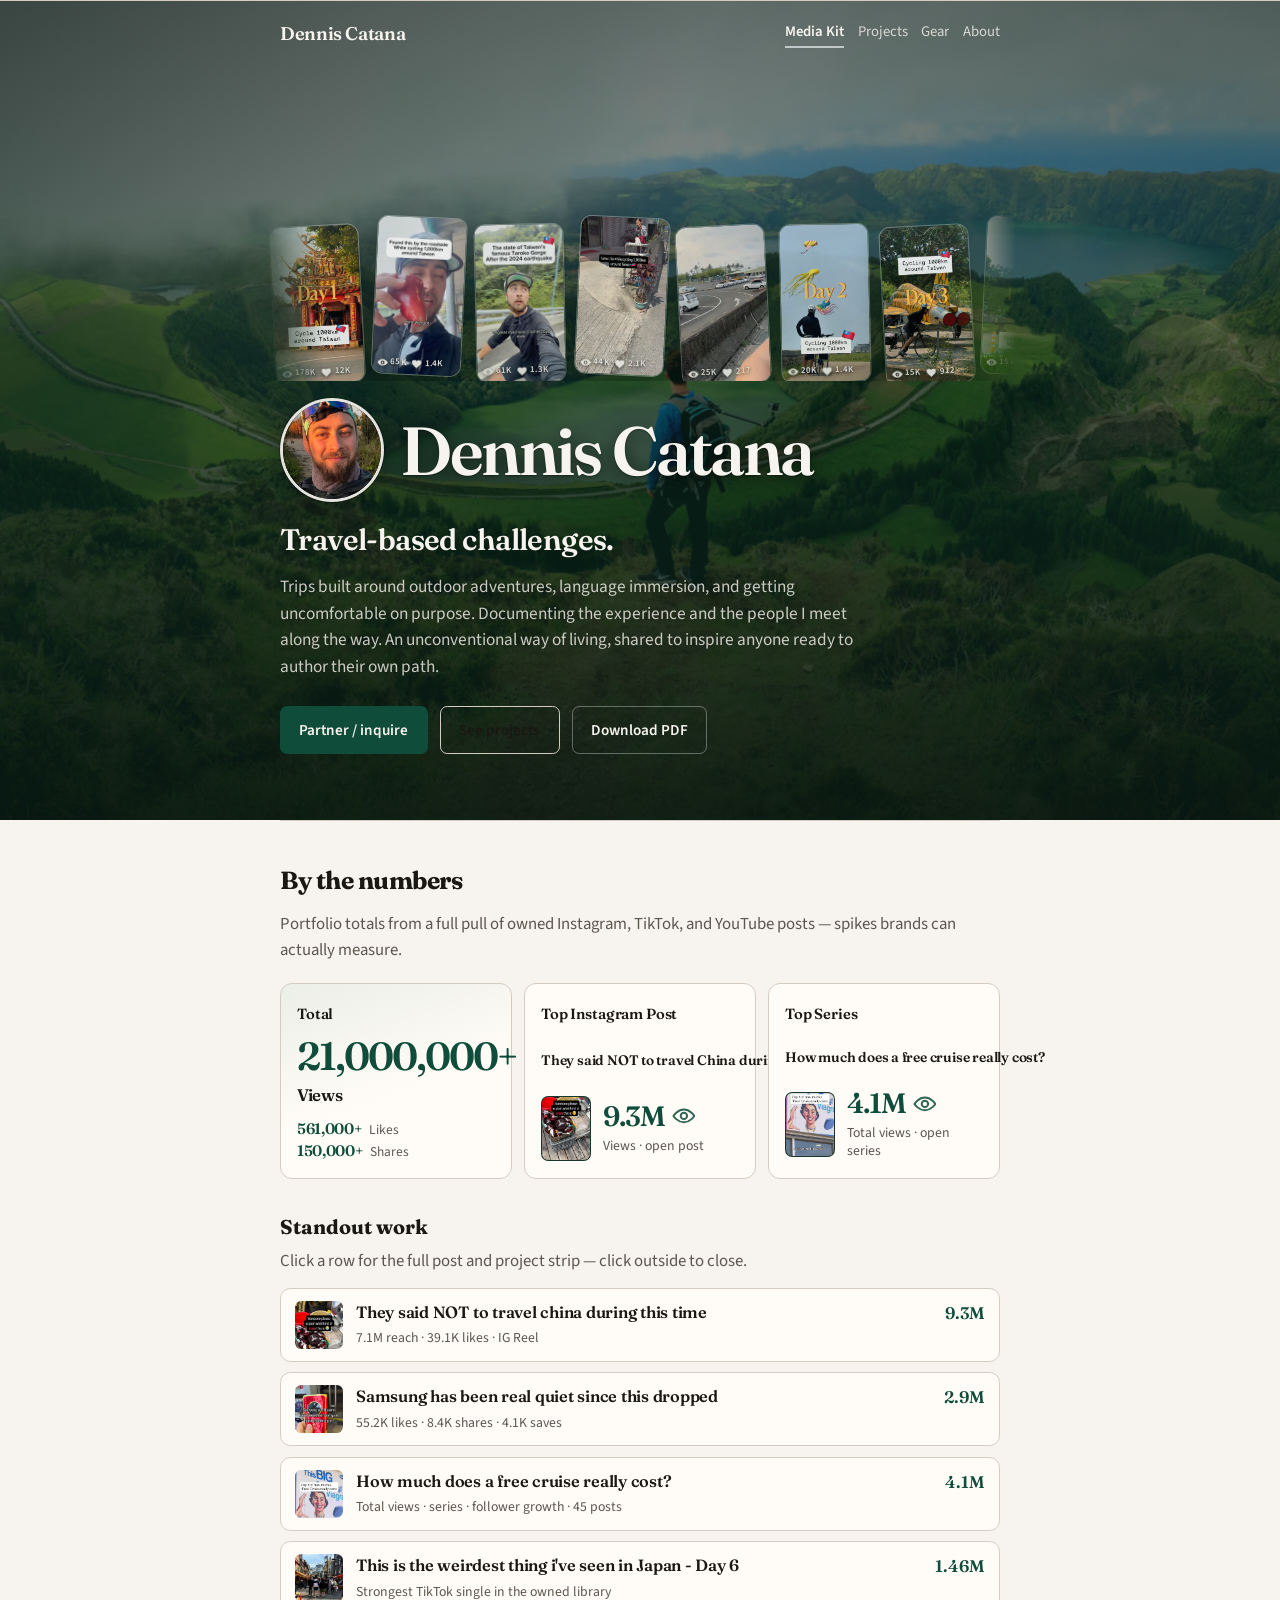
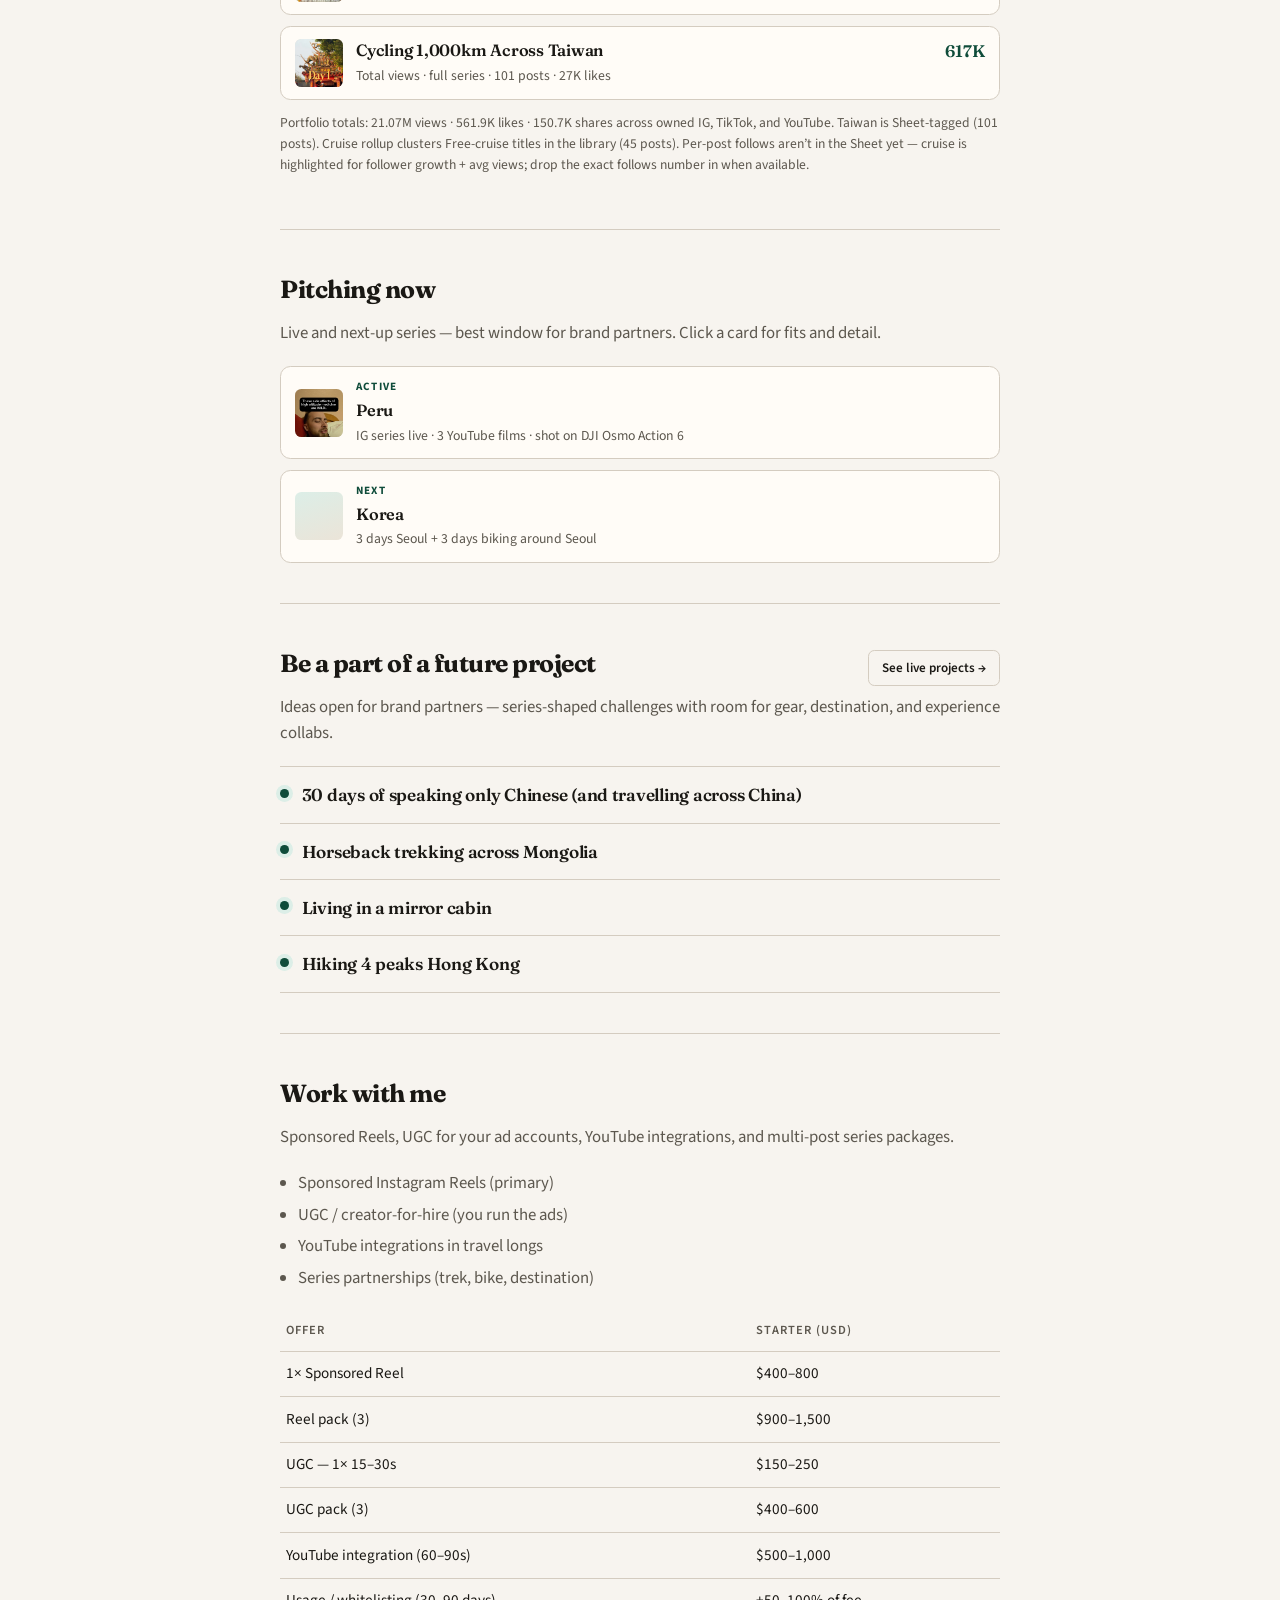
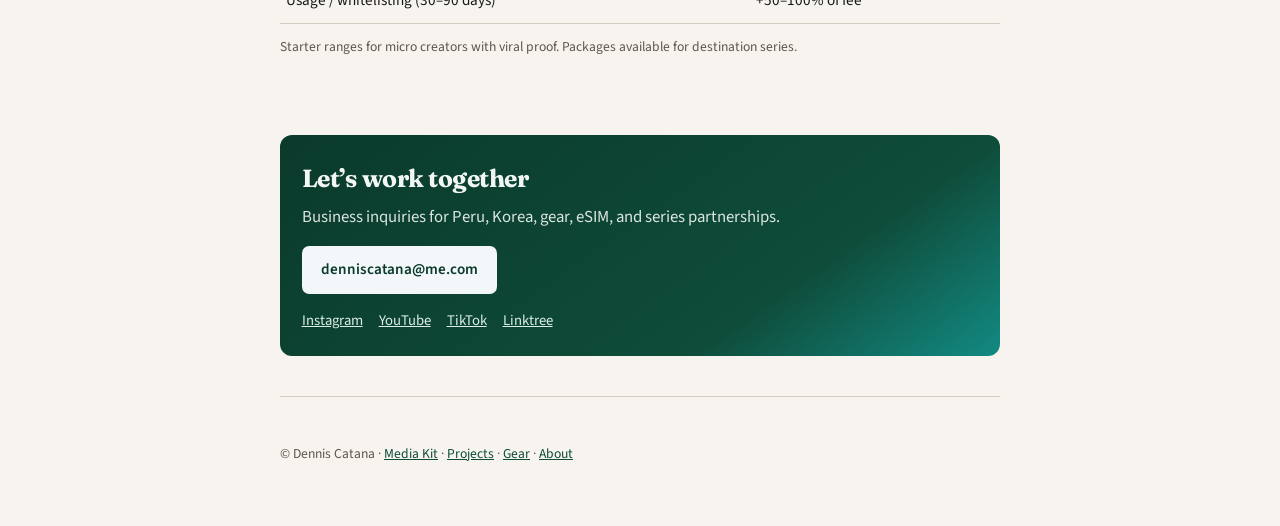
==== commit 07ec4b7c: "Merge main into About page branch Resolve about.html conflict by keeping the full portrait/travel/sa" ====
--- a/index.html
+++ b/index.html
@@ -141,7 +141,7 @@
               />
               <div class="kit-metric__copy">
                 <div class="kit-metric__value">
-                  <span>4.1M*</span>
+                  <span>4.1M</span>
                   <span class="kit-metric__ico kit-metric__ico--trail" aria-hidden="true">
                     <svg viewBox="0 0 24 24"><path fill="none" stroke="currentColor" stroke-width="2" stroke-linecap="round" stroke-linejoin="round" d="M1.5 12S5.5 5.5 12 5.5 22.5 12 22.5 12 18.5 18.5 12 18.5 1.5 12 1.5 12z"/><circle cx="12" cy="12" r="3.2" fill="none" stroke="currentColor" stroke-width="2"/></svg>
                   </span>
@@ -223,75 +223,6 @@
             </div>
           </li>
 
-          <li class="kit-expand" data-kit-expand id="kit-expand-cruise" data-expand-id="cruise">
-            <button type="button" class="kit-expand__hit" aria-expanded="false">
-              <span class="kit-expand__peek" aria-hidden="true">
-                <img src="assets/thumbs/cr-day6-ig.jpg" alt="" loading="lazy" />
-              </span>
-              <span class="kit-expand__body">
-                <span class="kit-expand__title">How much does a free cruise really cost?</span>
-                <span class="kit-expand__views">4.1M*</span>
-                <span class="kit-expand__note">Total views across the series · 45 posts</span>
-              </span>
-            </button>
-            <div class="kit-expand__panel" hidden>
-              <div class="kit-expand__focus">
-                <a class="kit-phone" href="https://www.tiktok.com/@denniscatanaa/video/7453517001898675461" target="_blank" rel="noopener">
-                  <img src="assets/thumbs/cr-day2-youtube.jpg" alt="" loading="lazy" />
-                  <span class="kit-phone__stats">
-                    <span>4.1M* series views</span>
-                    <span>1.07M peak video</span>
-                  </span>
-                </a>
-                <div class="kit-expand__copy">
-                  <h3>How much does a free cruise really cost?</h3>
-                  <p class="kit-expand__platform">Cross-platform · full series totals</p>
-                  <div class="kit-expand__metrics kit-expand__metrics--series">
-                    <span class="kit-expand__metric--hl"><strong>4.1M*</strong> Total views across the series</span>
-                    <a class="kit-expand__metric--hl kit-expand__metric--link" href="projects.html#proj-free-cruise" title="Open Free cruise on Projects (peak video)"><strong>1.07M</strong> best video</a>
-                    <span class="kit-expand__metric--hl"><strong>131K</strong> likes across 45 posts</span>
-                  </div>
-                  <p class="kit-expand__series-note">Well we did it, we won a free cruise, but how free is it really? My sister and i go on a Norwegian getaway to find out.</p>
-                  <a class="kit-expand__link" href="projects.html#proj-free-cruise">See series on Projects →</a>
-                </div>
-              </div>
-              <div class="kit-project">
-                <p class="kit-project__from">Series rollup: <strong>Free cruise</strong></p>
-                <div class="kit-project__stats">
-                  <span><strong>4.1M*</strong> total views across the series</span>
-                  <span><strong>1.07M</strong> best video</span>
-                  <span><strong>131K</strong> likes across 45 posts</span>
-                  <span class="kit-project__plats">TikTok 2.3M · Instagram 1.8M · YouTube 15K</span>
-                </div>
-                <div class="kit-gallery" role="list"><a class="kit-gallery__item" href="https://www.tiktok.com/@denniscatanaa/video/7453517001898675461" target="_blank" rel="noopener">
-            <img src="assets/thumbs/cr-day2-youtube.jpg" alt="" loading="lazy" />
-            <span class="kit-gallery__views">1.07M</span>
-          </a><a class="kit-gallery__item" href="https://www.instagram.com/reel/DEZn8OszIHl/" target="_blank" rel="noopener">
-            <img src="assets/thumbs/cr-day6-ig.jpg" alt="" loading="lazy" />
-            <span class="kit-gallery__views">843K</span>
-          </a><a class="kit-gallery__item" href="https://www.tiktok.com/@denniscatanaa/video/7453099168568052997" target="_blank" rel="noopener">
-            <img src="assets/thumbs/cr-day1-youtube.jpg" alt="" loading="lazy" />
-            <span class="kit-gallery__views">719K</span>
-          </a><a class="kit-gallery__item" href="https://www.instagram.com/reel/DD8ZvgVP1Xk/" target="_blank" rel="noopener">
-            <img src="assets/thumbs/cr-0-ig.jpg" alt="" loading="lazy" />
-            <span class="kit-gallery__views">497K</span>
-          </a><a class="kit-gallery__item" href="https://www.instagram.com/reel/DEeot-fRNeJ/" target="_blank" rel="noopener">
-            <img src="assets/thumbs/cr-day7-ig.jpg" alt="" loading="lazy" />
-            <span class="kit-gallery__views">142K</span>
-          </a><a class="kit-gallery__item" href="https://www.tiktok.com/@denniscatanaa/video/7454665842412817670" target="_blank" rel="noopener">
-            <img src="assets/thumbs/cr-day4-youtube.jpg" alt="" loading="lazy" />
-            <span class="kit-gallery__views">106K</span>
-          </a><a class="kit-gallery__item" href="https://www.tiktok.com/@denniscatanaa/video/7454977026714373381" target="_blank" rel="noopener">
-            <img src="assets/thumbs/cr-day5-youtube.jpg" alt="" loading="lazy" />
-            <span class="kit-gallery__views">95K</span>
-          </a><a class="kit-gallery__item" href="https://www.instagram.com/reel/DEBC6kOvmxr/" target="_blank" rel="noopener">
-            <img src="assets/thumbs/cr-1-ig.jpg" alt="" loading="lazy" />
-            <span class="kit-gallery__views">57K</span>
-          </a></div>
-              </div>
-            </div>
-          </li>
-
           <li class="kit-expand" data-kit-expand id="kit-expand-folding" data-expand-id="folding">
             <button type="button" class="kit-expand__hit" aria-expanded="false">
               <span class="kit-expand__peek" aria-hidden="true">
@@ -337,6 +268,78 @@
           </a><a class="kit-gallery__item" href="https://www.youtube.com/watch?v=pvlIkpldoP4" target="_blank" rel="noopener">
             <img src="assets/thumbs/kit-g-pvlIkpldoP4.jpg" alt="" loading="lazy" />
             <span class="kit-gallery__views">4.4K</span>
+          </a></div>
+              </div>
+            </div>
+          </li>
+
+          <li class="kit-expand" data-kit-expand id="kit-expand-cruise" data-expand-id="cruise">
+            <button type="button" class="kit-expand__hit" aria-expanded="false">
+              <span class="kit-expand__peek" aria-hidden="true">
+                <img src="assets/thumbs/cr-day6-ig.jpg" alt="" loading="lazy" />
+              </span>
+              <span class="kit-expand__body">
+                <span class="kit-expand__title">How much does a free cruise really cost?</span>
+                <span class="kit-expand__views">4.1M</span>
+                <span class="kit-expand__note">Total views · series · follower growth · 45 posts</span>
+              </span>
+            </button>
+            <div class="kit-expand__panel" hidden>
+              <div class="kit-expand__focus">
+                <a class="kit-phone" href="https://www.instagram.com/reel/DEZn8OszIHl/" target="_blank" rel="noopener">
+                  <img src="assets/thumbs/cr-day6-ig.jpg" alt="" loading="lazy" />
+                  <span class="kit-phone__stats">
+                    <span>4.1M series views</span>
+                    <span>91K avg / video</span>
+                  </span>
+                </a>
+                <div class="kit-expand__copy">
+                  <h3>How much does a free cruise really cost?</h3>
+                  <p class="kit-expand__platform">Cross-platform · full series totals</p>
+                  <div class="kit-expand__metrics kit-expand__metrics--series">
+                    <span class="kit-expand__metric--hl"><strong>4.1M</strong> total views</span>
+                    <span class="kit-expand__metric--hl"><strong>Follower growth</strong> series strength</span>
+                    <span class="kit-expand__metric--hl"><strong>91K</strong> avg views / video</span>
+                    <span><strong>131K</strong> likes</span>
+                    <span><strong>45</strong> posts</span>
+                  </div>
+                  <p class="kit-expand__series-note">Norwegian Getaway challenge with sister — day-by-day cost breakdown across IG, TikTok, and YouTube. Peak single: 1.07M TikTok Day 2.</p>
+                  <a class="kit-expand__link" href="https://www.tiktok.com/@denniscatanaa/video/7453517001898675461" target="_blank" rel="noopener">Open peak post →</a>
+                </div>
+              </div>
+              <div class="kit-project">
+                <p class="kit-project__from">Series rollup: <strong>Free cruise</strong></p>
+                <div class="kit-project__stats">
+                  <span><strong>4.1M</strong> total views</span>
+                  <span class="kit-project__hl"><strong>91K</strong> avg / video</span>
+                  <span><strong>131K</strong> likes</span>
+                  <span><strong>45</strong> posts</span>
+                  <span class="kit-project__plats">TikTok 2.3M · Instagram 1.8M · YouTube 15K</span>
+                </div>
+                <div class="kit-gallery" role="list"><a class="kit-gallery__item" href="https://www.instagram.com/reel/DEZn8OszIHl/" target="_blank" rel="noopener">
+            <img src="assets/thumbs/cr-day6-ig.jpg" alt="" loading="lazy" />
+            <span class="kit-gallery__views">843K</span>
+          </a><a class="kit-gallery__item" href="https://www.instagram.com/reel/DD8ZvgVP1Xk/" target="_blank" rel="noopener">
+            <img src="assets/thumbs/cr-0-ig.jpg" alt="" loading="lazy" />
+            <span class="kit-gallery__views">497K</span>
+          </a><a class="kit-gallery__item" href="https://www.instagram.com/reel/DEeot-fRNeJ/" target="_blank" rel="noopener">
+            <img src="assets/thumbs/cr-day7-ig.jpg" alt="" loading="lazy" />
+            <span class="kit-gallery__views">142K</span>
+          </a><a class="kit-gallery__item" href="https://www.tiktok.com/@denniscatanaa/video/7453517001898675461" target="_blank" rel="noopener">
+            <img src="assets/thumbs/cr-day2-youtube.jpg" alt="" loading="lazy" />
+            <span class="kit-gallery__views">1.1M</span>
+          </a><a class="kit-gallery__item" href="https://www.tiktok.com/@denniscatanaa/video/7453099168568052997" target="_blank" rel="noopener">
+            <img src="assets/thumbs/cr-day1-youtube.jpg" alt="" loading="lazy" />
+            <span class="kit-gallery__views">719K</span>
+          </a><a class="kit-gallery__item" href="https://www.instagram.com/reel/DEBC6kOvmxr/" target="_blank" rel="noopener">
+            <img src="assets/thumbs/cr-1-ig.jpg" alt="" loading="lazy" />
+            <span class="kit-gallery__views">57K</span>
+          </a><a class="kit-gallery__item" href="https://www.tiktok.com/@denniscatanaa/video/7454665842412817670" target="_blank" rel="noopener">
+            <img src="assets/thumbs/cr-day4-youtube.jpg" alt="" loading="lazy" />
+            <span class="kit-gallery__views">106K</span>
+          </a><a class="kit-gallery__item" href="https://www.tiktok.com/@denniscatanaa/video/7454977026714373381" target="_blank" rel="noopener">
+            <img src="assets/thumbs/cr-day5-youtube.jpg" alt="" loading="lazy" />
+            <span class="kit-gallery__views">95K</span>
           </a></div>
               </div>
             </div>
@@ -478,8 +481,10 @@
         </ul>
         <p class="fineprint">
           Portfolio totals: 21.07M views · 561.9K likes · 150.7K shares across owned IG,
-          TikTok, and YouTube. *Cruise 4.1M = total views across the series (45 posts).
-          Taiwan is Sheet-tagged (101 posts). Best cruise video: TikTok Day 2 (1.07M).
+          TikTok, and YouTube. Taiwan is Sheet-tagged (101 posts). Cruise rollup clusters
+          Free-cruise titles in the library (45 posts). Per-post follows aren’t in the
+          Sheet yet — cruise is highlighted for follower growth + avg views; drop the exact
+          follows number in when available.
         </p>
       </section>
 
--- a/styles.css
+++ b/styles.css
@@ -1161,19 +1161,6 @@
   font-size: 1.05rem;
 }
 
-a.kit-expand__metric--link {
-  text-decoration: none;
-  transition: border-color 0.15s ease, box-shadow 0.15s ease, transform 0.15s ease;
-}
-
-a.kit-expand__metric--link:hover,
-a.kit-expand__metric--link:focus-visible {
-  border-color: rgba(15, 76, 58, 0.45);
-  box-shadow: 0 4px 14px rgba(12, 40, 28, 0.1);
-  transform: translateY(-1px);
-  outline: none;
-}
-
 .kit-expand__series-note {
   margin: 0 0 0.85rem;
   font-size: 0.9rem;
@@ -3807,3 +3794,425 @@
     grid-template-columns: 1fr;
   }
 }
+
+/* ==========================================================================
+   About page
+   ========================================================================== */
+
+.page-about .site-header--about {
+  position: absolute;
+  top: 0;
+  left: 0;
+  right: 0;
+  z-index: 5;
+  width: min(100% - 2rem, var(--max));
+  margin-inline: auto;
+  padding-top: 1.25rem;
+}
+
+.page-about .site-header--about .logo {
+  color: var(--hero-ink);
+}
+
+.page-about .site-header--about .nav a {
+  color: var(--hero-muted);
+}
+
+.page-about .site-header--about .nav a:hover,
+.page-about .site-header--about .nav a.active {
+  color: var(--hero-ink);
+}
+
+.about-hero {
+  position: relative;
+  min-height: min(100svh, 52rem);
+  display: flex;
+  align-items: flex-end;
+  color: var(--hero-ink);
+  overflow: hidden;
+  isolation: isolate;
+}
+
+.about-hero__media {
+  position: absolute;
+  inset: 0;
+  z-index: 0;
+}
+
+.about-hero__media img {
+  width: 100%;
+  height: 100%;
+  object-fit: cover;
+  object-position: center 35%;
+  transform: scale(1.04);
+  animation: about-hero-drift 18s ease-in-out infinite alternate;
+}
+
+.about-hero__veil {
+  position: absolute;
+  inset: 0;
+  z-index: 1;
+  background:
+    linear-gradient(180deg, rgba(10, 28, 22, 0.35) 0%, rgba(10, 28, 22, 0.55) 45%, rgba(10, 28, 22, 0.88) 100%),
+    radial-gradient(80% 60% at 20% 20%, rgba(15, 76, 58, 0.35), transparent 60%);
+}
+
+.about-hero__inner {
+  position: relative;
+  z-index: 2;
+  padding: 6.5rem 0 3.25rem;
+  max-width: min(100% - 2rem, 40rem);
+}
+
+.about-hero__portrait {
+  width: clamp(7.5rem, 22vw, 10.5rem);
+  height: clamp(7.5rem, 22vw, 10.5rem);
+  border-radius: 50%;
+  object-fit: cover;
+  object-position: center 20%;
+  border: 3px solid rgba(247, 244, 239, 0.85);
+  box-shadow: 0 18px 40px rgba(0, 0, 0, 0.28);
+  margin: 0 0 1.15rem;
+  animation: about-portrait-in 0.9s ease-out both;
+}
+
+.about-hero__brand {
+  font-family: var(--font-display);
+  font-weight: 600;
+  font-size: clamp(2.4rem, 7vw, 3.6rem);
+  letter-spacing: -0.035em;
+  line-height: 1.05;
+  margin: 0 0 0.85rem;
+  animation: about-rise 0.8s ease-out 0.12s both;
+}
+
+.about-hero__headline {
+  font-family: var(--font-display);
+  font-weight: 500;
+  font-size: clamp(1.25rem, 3.2vw, 1.65rem);
+  letter-spacing: -0.02em;
+  line-height: 1.25;
+  margin: 0 0 0.85rem;
+  max-width: 22em;
+  color: rgba(247, 244, 239, 0.95);
+  animation: about-rise 0.8s ease-out 0.22s both;
+}
+
+.about-hero__lede {
+  margin: 0 0 1.5rem;
+  max-width: 34rem;
+  font-size: 1.08rem;
+  line-height: 1.55;
+  color: var(--hero-muted);
+  animation: about-rise 0.8s ease-out 0.32s both;
+}
+
+.about-hero__cta {
+  animation: about-rise 0.8s ease-out 0.42s both;
+}
+
+@keyframes about-hero-drift {
+  from {
+    transform: scale(1.04) translate3d(0, 0, 0);
+  }
+  to {
+    transform: scale(1.08) translate3d(0, -1.5%, 0);
+  }
+}
+
+@keyframes about-portrait-in {
+  from {
+    opacity: 0;
+    transform: translateY(12px) scale(0.96);
+  }
+  to {
+    opacity: 1;
+    transform: translateY(0) scale(1);
+  }
+}
+
+@keyframes about-rise {
+  from {
+    opacity: 0;
+    transform: translateY(14px);
+  }
+  to {
+    opacity: 1;
+    transform: translateY(0);
+  }
+}
+
+@media (prefers-reduced-motion: reduce) {
+  .about-hero__media img,
+  .about-hero__portrait,
+  .about-hero__brand,
+  .about-hero__headline,
+  .about-hero__lede,
+  .about-hero__cta {
+    animation: none;
+  }
+}
+
+.about-section {
+  padding: 3.25rem 0 1rem;
+}
+
+.about-section--band {
+  margin-top: 1.5rem;
+  padding: 3rem 0 2.5rem;
+  background:
+    linear-gradient(180deg, rgba(15, 76, 58, 0.06), transparent 40%),
+    linear-gradient(90deg, rgba(235, 228, 216, 0.65), transparent 70%),
+    var(--bg-deep);
+  border-block: 1px solid var(--line);
+}
+
+.about-section h2 {
+  font-size: clamp(1.65rem, 3.5vw, 2.1rem);
+}
+
+.about-mosaic {
+  display: grid;
+  grid-template-columns: 1.35fr 1fr 1fr;
+  gap: 0.75rem;
+  margin: 0;
+}
+
+.about-mosaic__item {
+  margin: 0;
+  position: relative;
+  overflow: hidden;
+  border-radius: 0.35rem;
+  min-height: 14rem;
+}
+
+.about-mosaic__item img {
+  width: 100%;
+  height: 100%;
+  min-height: 14rem;
+  object-fit: cover;
+  transition: transform 0.55s ease;
+}
+
+.about-mosaic__item:hover img {
+  transform: scale(1.04);
+}
+
+.about-mosaic__item figcaption {
+  position: absolute;
+  left: 0;
+  right: 0;
+  bottom: 0;
+  padding: 1.6rem 0.85rem 0.75rem;
+  font-size: 0.88rem;
+  color: #f7f4ef;
+  background: linear-gradient(180deg, transparent, rgba(12, 28, 22, 0.82));
+}
+
+.about-mosaic__item--wide {
+  min-height: 18rem;
+}
+
+.about-mosaic__item--wide img {
+  min-height: 18rem;
+}
+
+@media (max-width: 720px) {
+  .about-mosaic {
+    grid-template-columns: 1fr;
+  }
+
+  .about-mosaic__item,
+  .about-mosaic__item--wide,
+  .about-mosaic__item img,
+  .about-mosaic__item--wide img {
+    min-height: 12.5rem;
+  }
+}
+
+.about-gallery {
+  display: grid;
+  grid-template-columns: repeat(3, minmax(0, 1fr));
+  gap: 0.75rem;
+}
+
+.about-gallery__cell {
+  position: relative;
+  display: block;
+  overflow: hidden;
+  border-radius: 0.35rem;
+  text-decoration: none;
+  color: #f7f4ef;
+  aspect-ratio: 4 / 5;
+  background: #1a3329;
+}
+
+.about-gallery__cell img {
+  width: 100%;
+  height: 100%;
+  object-fit: cover;
+  transition: transform 0.5s ease, filter 0.4s ease;
+}
+
+.about-gallery__cell:hover img,
+.about-gallery__cell:focus-visible img {
+  transform: scale(1.05);
+  filter: brightness(1.05);
+}
+
+.about-gallery__label {
+  position: absolute;
+  left: 0;
+  right: 0;
+  bottom: 0;
+  padding: 1.5rem 0.8rem 0.7rem;
+  font-size: 0.86rem;
+  font-weight: 600;
+  background: linear-gradient(180deg, transparent, rgba(12, 28, 22, 0.85));
+}
+
+@media (max-width: 720px) {
+  .about-gallery {
+    grid-template-columns: repeat(2, minmax(0, 1fr));
+  }
+}
+
+.about-langs {
+  list-style: none;
+  margin: 0;
+  padding: 0;
+  display: grid;
+  grid-template-columns: 1fr 1fr;
+  gap: 1.75rem 2.5rem;
+  border-top: 1px solid var(--line);
+  padding-top: 1.5rem;
+}
+
+.about-langs__name {
+  font-family: var(--font-display);
+  font-size: 1.45rem;
+  font-weight: 600;
+  letter-spacing: -0.02em;
+  margin: 0 0 0.45rem;
+}
+
+.about-langs__name span {
+  color: var(--accent);
+  font-weight: 500;
+  margin-left: 0.35rem;
+}
+
+.about-langs__note {
+  margin: 0;
+  color: var(--muted);
+  max-width: 28rem;
+}
+
+@media (max-width: 640px) {
+  .about-langs {
+    grid-template-columns: 1fr;
+    gap: 1.35rem;
+  }
+}
+
+.about-adventure {
+  display: grid;
+  grid-template-columns: 1.25fr 1fr;
+  gap: 0.85rem;
+  align-items: stretch;
+}
+
+.about-adventure__feature {
+  position: relative;
+  display: block;
+  overflow: hidden;
+  border-radius: 0.35rem;
+  min-height: 22rem;
+  text-decoration: none;
+  color: #f7f4ef;
+}
+
+.about-adventure__feature img {
+  width: 100%;
+  height: 100%;
+  object-fit: cover;
+  object-position: center 30%;
+  transition: transform 0.55s ease;
+}
+
+.about-adventure__feature:hover img {
+  transform: scale(1.04);
+}
+
+.about-adventure__copy {
+  position: absolute;
+  left: 0;
+  right: 0;
+  bottom: 0;
+  padding: 1.5rem 1.1rem 1.1rem;
+  background: linear-gradient(180deg, transparent, rgba(12, 28, 22, 0.88));
+}
+
+.about-adventure__copy h3 {
+  margin: 0 0 0.35rem;
+  color: inherit;
+  font-size: 1.35rem;
+}
+
+.about-adventure__copy p {
+  margin: 0;
+  color: rgba(247, 244, 239, 0.85);
+  font-size: 0.95rem;
+}
+
+.about-adventure__stack {
+  display: grid;
+  gap: 0.75rem;
+}
+
+.about-adventure__tile {
+  position: relative;
+  display: block;
+  overflow: hidden;
+  border-radius: 0.35rem;
+  min-height: 7rem;
+  text-decoration: none;
+  color: #f7f4ef;
+}
+
+.about-adventure__tile img {
+  width: 100%;
+  height: 100%;
+  min-height: 7rem;
+  object-fit: cover;
+  transition: transform 0.5s ease;
+}
+
+.about-adventure__tile:hover img {
+  transform: scale(1.05);
+}
+
+.about-adventure__tile span {
+  position: absolute;
+  left: 0;
+  right: 0;
+  bottom: 0;
+  padding: 1.25rem 0.75rem 0.65rem;
+  font-size: 0.86rem;
+  font-weight: 600;
+  background: linear-gradient(180deg, transparent, rgba(12, 28, 22, 0.85));
+}
+
+@media (max-width: 800px) {
+  .about-adventure {
+    grid-template-columns: 1fr;
+  }
+
+  .about-adventure__feature {
+    min-height: 16rem;
+  }
+}
+
+.page-about .site-footer {
+  margin-top: 2rem;
+}
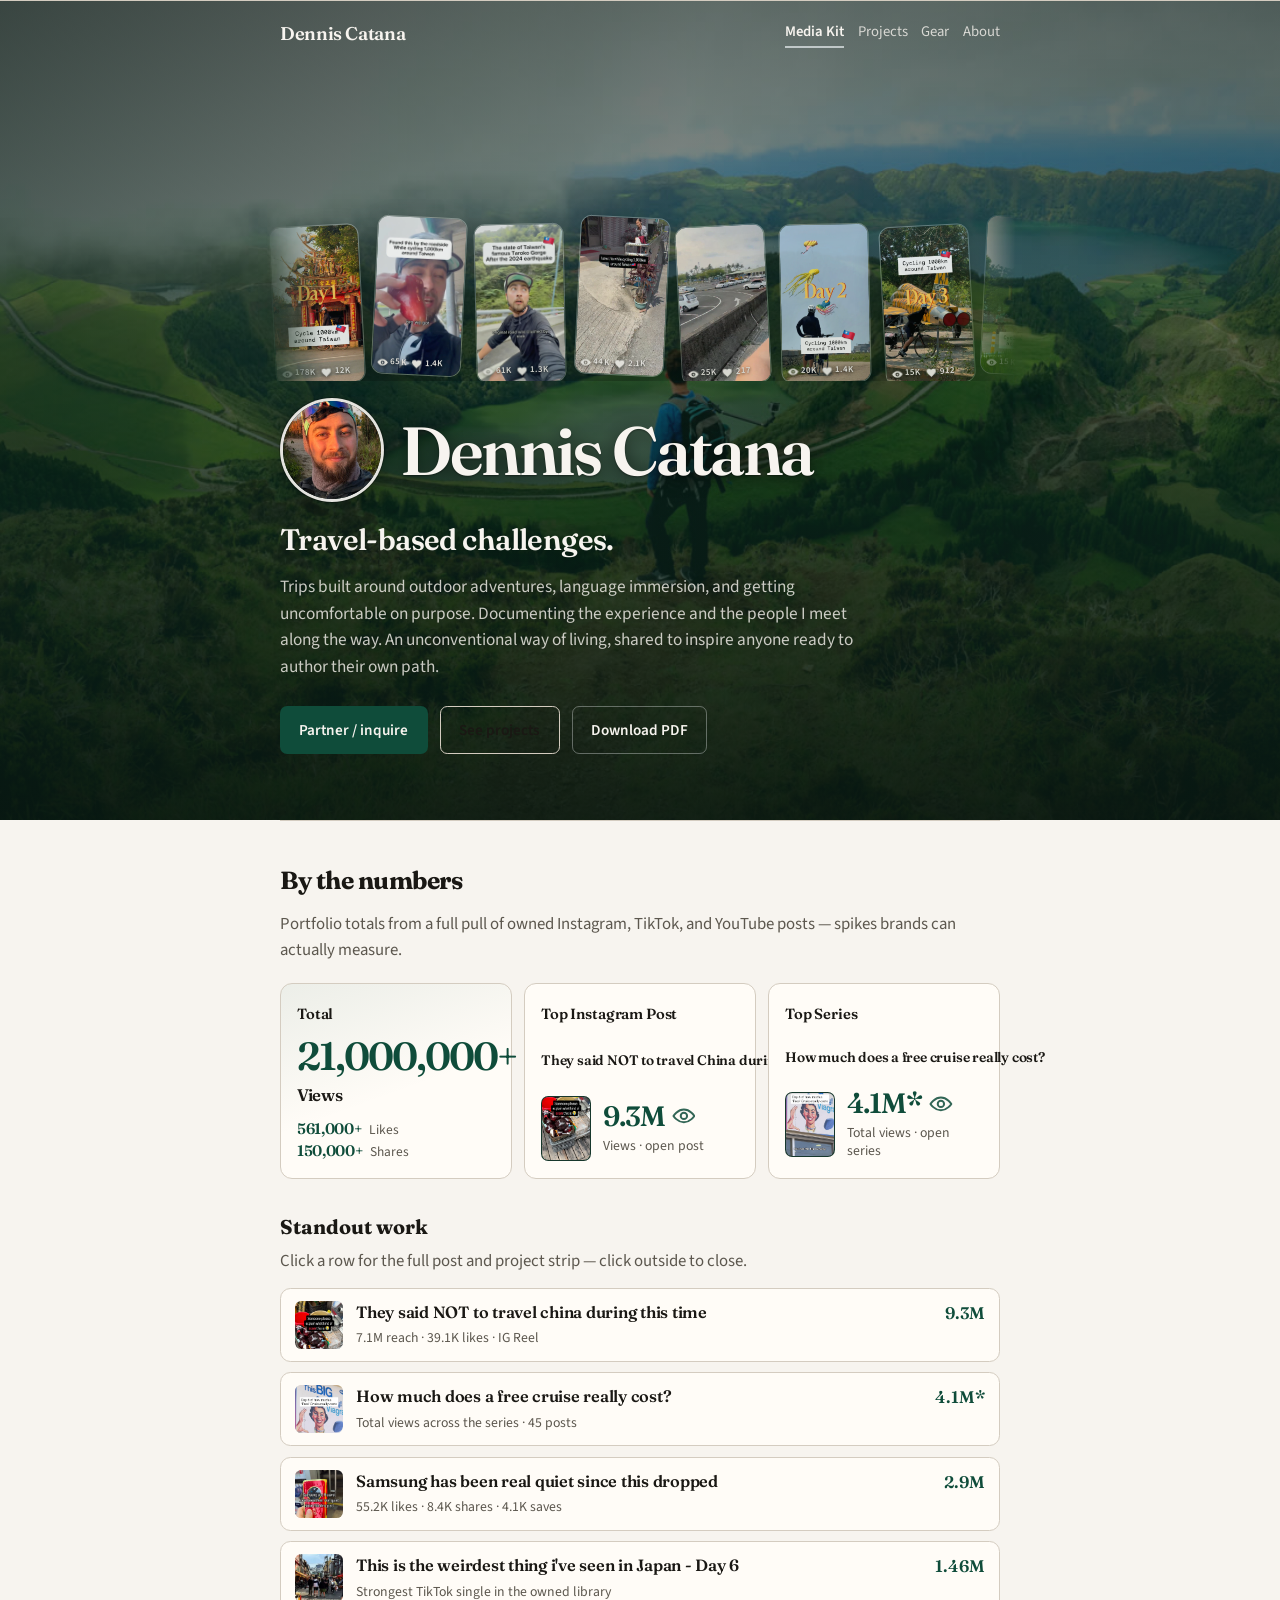
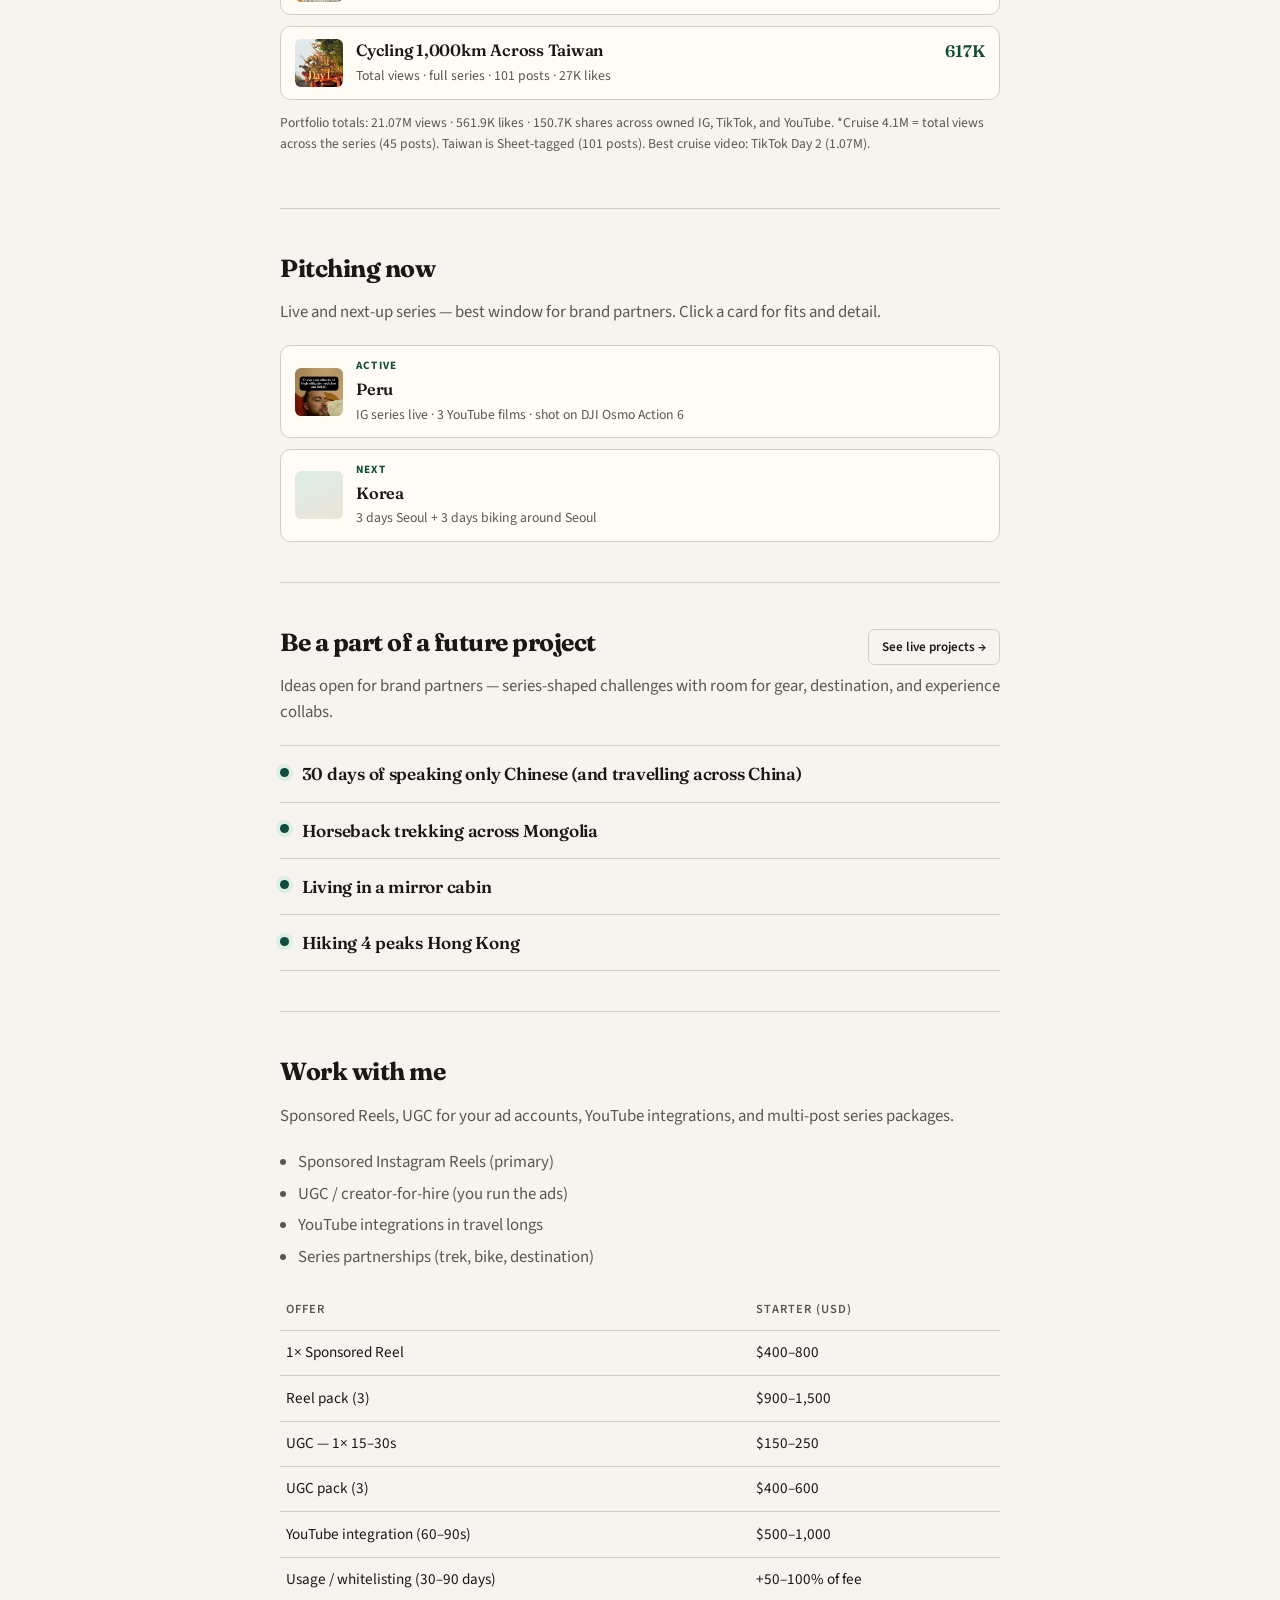
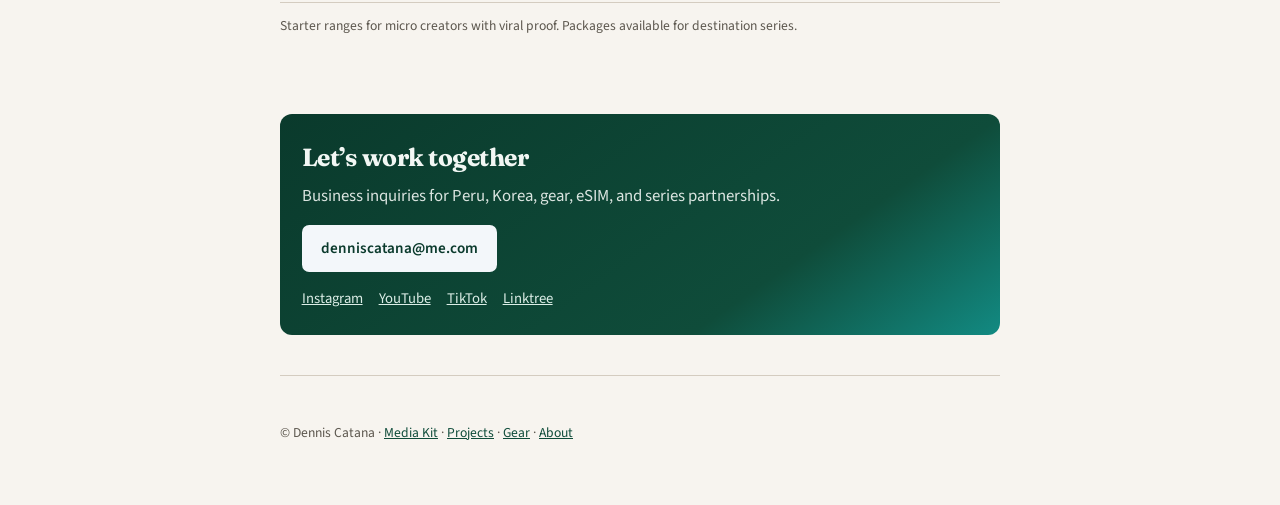
==== commit 40ba12a2: "Merge pull request #27 from deece27/cursor/kit-cruise-reorder-4067 Cruise standout above Samsung + 4" ====
--- a/index.html
+++ b/index.html
@@ -141,7 +141,7 @@
               />
               <div class="kit-metric__copy">
                 <div class="kit-metric__value">
-                  <span>4.1M</span>
+                  <span>4.1M*</span>
                   <span class="kit-metric__ico kit-metric__ico--trail" aria-hidden="true">
                     <svg viewBox="0 0 24 24"><path fill="none" stroke="currentColor" stroke-width="2" stroke-linecap="round" stroke-linejoin="round" d="M1.5 12S5.5 5.5 12 5.5 22.5 12 22.5 12 18.5 18.5 12 18.5 1.5 12 1.5 12z"/><circle cx="12" cy="12" r="3.2" fill="none" stroke="currentColor" stroke-width="2"/></svg>
                   </span>
@@ -223,6 +223,75 @@
             </div>
           </li>
 
+          <li class="kit-expand" data-kit-expand id="kit-expand-cruise" data-expand-id="cruise">
+            <button type="button" class="kit-expand__hit" aria-expanded="false">
+              <span class="kit-expand__peek" aria-hidden="true">
+                <img src="assets/thumbs/cr-day6-ig.jpg" alt="" loading="lazy" />
+              </span>
+              <span class="kit-expand__body">
+                <span class="kit-expand__title">How much does a free cruise really cost?</span>
+                <span class="kit-expand__views">4.1M*</span>
+                <span class="kit-expand__note">Total views across the series · 45 posts</span>
+              </span>
+            </button>
+            <div class="kit-expand__panel" hidden>
+              <div class="kit-expand__focus">
+                <a class="kit-phone" href="https://www.tiktok.com/@denniscatanaa/video/7453517001898675461" target="_blank" rel="noopener">
+                  <img src="assets/thumbs/cr-day2-youtube.jpg" alt="" loading="lazy" />
+                  <span class="kit-phone__stats">
+                    <span>4.1M* series views</span>
+                    <span>1.07M peak video</span>
+                  </span>
+                </a>
+                <div class="kit-expand__copy">
+                  <h3>How much does a free cruise really cost?</h3>
+                  <p class="kit-expand__platform">Cross-platform · full series totals</p>
+                  <div class="kit-expand__metrics kit-expand__metrics--series">
+                    <span class="kit-expand__metric--hl"><strong>4.1M*</strong> Total views across the series</span>
+                    <a class="kit-expand__metric--hl kit-expand__metric--link" href="projects.html#proj-free-cruise" title="Open Free cruise on Projects (peak video)"><strong>1.07M</strong> best video</a>
+                    <span class="kit-expand__metric--hl"><strong>131K</strong> likes across 45 posts</span>
+                  </div>
+                  <p class="kit-expand__series-note">Well we did it, we won a free cruise, but how free is it really? My sister and i go on a Norwegian getaway to find out.</p>
+                  <a class="kit-expand__link" href="projects.html#proj-free-cruise">See series on Projects →</a>
+                </div>
+              </div>
+              <div class="kit-project">
+                <p class="kit-project__from">Series rollup: <strong>Free cruise</strong></p>
+                <div class="kit-project__stats">
+                  <span><strong>4.1M*</strong> total views across the series</span>
+                  <span><strong>1.07M</strong> best video</span>
+                  <span><strong>131K</strong> likes across 45 posts</span>
+                  <span class="kit-project__plats">TikTok 2.3M · Instagram 1.8M · YouTube 15K</span>
+                </div>
+                <div class="kit-gallery" role="list"><a class="kit-gallery__item" href="https://www.tiktok.com/@denniscatanaa/video/7453517001898675461" target="_blank" rel="noopener">
+            <img src="assets/thumbs/cr-day2-youtube.jpg" alt="" loading="lazy" />
+            <span class="kit-gallery__views">1.07M</span>
+          </a><a class="kit-gallery__item" href="https://www.instagram.com/reel/DEZn8OszIHl/" target="_blank" rel="noopener">
+            <img src="assets/thumbs/cr-day6-ig.jpg" alt="" loading="lazy" />
+            <span class="kit-gallery__views">843K</span>
+          </a><a class="kit-gallery__item" href="https://www.tiktok.com/@denniscatanaa/video/7453099168568052997" target="_blank" rel="noopener">
+            <img src="assets/thumbs/cr-day1-youtube.jpg" alt="" loading="lazy" />
+            <span class="kit-gallery__views">719K</span>
+          </a><a class="kit-gallery__item" href="https://www.instagram.com/reel/DD8ZvgVP1Xk/" target="_blank" rel="noopener">
+            <img src="assets/thumbs/cr-0-ig.jpg" alt="" loading="lazy" />
+            <span class="kit-gallery__views">497K</span>
+          </a><a class="kit-gallery__item" href="https://www.instagram.com/reel/DEeot-fRNeJ/" target="_blank" rel="noopener">
+            <img src="assets/thumbs/cr-day7-ig.jpg" alt="" loading="lazy" />
+            <span class="kit-gallery__views">142K</span>
+          </a><a class="kit-gallery__item" href="https://www.tiktok.com/@denniscatanaa/video/7454665842412817670" target="_blank" rel="noopener">
+            <img src="assets/thumbs/cr-day4-youtube.jpg" alt="" loading="lazy" />
+            <span class="kit-gallery__views">106K</span>
+          </a><a class="kit-gallery__item" href="https://www.tiktok.com/@denniscatanaa/video/7454977026714373381" target="_blank" rel="noopener">
+            <img src="assets/thumbs/cr-day5-youtube.jpg" alt="" loading="lazy" />
+            <span class="kit-gallery__views">95K</span>
+          </a><a class="kit-gallery__item" href="https://www.instagram.com/reel/DEBC6kOvmxr/" target="_blank" rel="noopener">
+            <img src="assets/thumbs/cr-1-ig.jpg" alt="" loading="lazy" />
+            <span class="kit-gallery__views">57K</span>
+          </a></div>
+              </div>
+            </div>
+          </li>
+
           <li class="kit-expand" data-kit-expand id="kit-expand-folding" data-expand-id="folding">
             <button type="button" class="kit-expand__hit" aria-expanded="false">
               <span class="kit-expand__peek" aria-hidden="true">
@@ -268,78 +337,6 @@
           </a><a class="kit-gallery__item" href="https://www.youtube.com/watch?v=pvlIkpldoP4" target="_blank" rel="noopener">
             <img src="assets/thumbs/kit-g-pvlIkpldoP4.jpg" alt="" loading="lazy" />
             <span class="kit-gallery__views">4.4K</span>
-          </a></div>
-              </div>
-            </div>
-          </li>
-
-          <li class="kit-expand" data-kit-expand id="kit-expand-cruise" data-expand-id="cruise">
-            <button type="button" class="kit-expand__hit" aria-expanded="false">
-              <span class="kit-expand__peek" aria-hidden="true">
-                <img src="assets/thumbs/cr-day6-ig.jpg" alt="" loading="lazy" />
-              </span>
-              <span class="kit-expand__body">
-                <span class="kit-expand__title">How much does a free cruise really cost?</span>
-                <span class="kit-expand__views">4.1M</span>
-                <span class="kit-expand__note">Total views · series · follower growth · 45 posts</span>
-              </span>
-            </button>
-            <div class="kit-expand__panel" hidden>
-              <div class="kit-expand__focus">
-                <a class="kit-phone" href="https://www.instagram.com/reel/DEZn8OszIHl/" target="_blank" rel="noopener">
-                  <img src="assets/thumbs/cr-day6-ig.jpg" alt="" loading="lazy" />
-                  <span class="kit-phone__stats">
-                    <span>4.1M series views</span>
-                    <span>91K avg / video</span>
-                  </span>
-                </a>
-                <div class="kit-expand__copy">
-                  <h3>How much does a free cruise really cost?</h3>
-                  <p class="kit-expand__platform">Cross-platform · full series totals</p>
-                  <div class="kit-expand__metrics kit-expand__metrics--series">
-                    <span class="kit-expand__metric--hl"><strong>4.1M</strong> total views</span>
-                    <span class="kit-expand__metric--hl"><strong>Follower growth</strong> series strength</span>
-                    <span class="kit-expand__metric--hl"><strong>91K</strong> avg views / video</span>
-                    <span><strong>131K</strong> likes</span>
-                    <span><strong>45</strong> posts</span>
-                  </div>
-                  <p class="kit-expand__series-note">Norwegian Getaway challenge with sister — day-by-day cost breakdown across IG, TikTok, and YouTube. Peak single: 1.07M TikTok Day 2.</p>
-                  <a class="kit-expand__link" href="https://www.tiktok.com/@denniscatanaa/video/7453517001898675461" target="_blank" rel="noopener">Open peak post →</a>
-                </div>
-              </div>
-              <div class="kit-project">
-                <p class="kit-project__from">Series rollup: <strong>Free cruise</strong></p>
-                <div class="kit-project__stats">
-                  <span><strong>4.1M</strong> total views</span>
-                  <span class="kit-project__hl"><strong>91K</strong> avg / video</span>
-                  <span><strong>131K</strong> likes</span>
-                  <span><strong>45</strong> posts</span>
-                  <span class="kit-project__plats">TikTok 2.3M · Instagram 1.8M · YouTube 15K</span>
-                </div>
-                <div class="kit-gallery" role="list"><a class="kit-gallery__item" href="https://www.instagram.com/reel/DEZn8OszIHl/" target="_blank" rel="noopener">
-            <img src="assets/thumbs/cr-day6-ig.jpg" alt="" loading="lazy" />
-            <span class="kit-gallery__views">843K</span>
-          </a><a class="kit-gallery__item" href="https://www.instagram.com/reel/DD8ZvgVP1Xk/" target="_blank" rel="noopener">
-            <img src="assets/thumbs/cr-0-ig.jpg" alt="" loading="lazy" />
-            <span class="kit-gallery__views">497K</span>
-          </a><a class="kit-gallery__item" href="https://www.instagram.com/reel/DEeot-fRNeJ/" target="_blank" rel="noopener">
-            <img src="assets/thumbs/cr-day7-ig.jpg" alt="" loading="lazy" />
-            <span class="kit-gallery__views">142K</span>
-          </a><a class="kit-gallery__item" href="https://www.tiktok.com/@denniscatanaa/video/7453517001898675461" target="_blank" rel="noopener">
-            <img src="assets/thumbs/cr-day2-youtube.jpg" alt="" loading="lazy" />
-            <span class="kit-gallery__views">1.1M</span>
-          </a><a class="kit-gallery__item" href="https://www.tiktok.com/@denniscatanaa/video/7453099168568052997" target="_blank" rel="noopener">
-            <img src="assets/thumbs/cr-day1-youtube.jpg" alt="" loading="lazy" />
-            <span class="kit-gallery__views">719K</span>
-          </a><a class="kit-gallery__item" href="https://www.instagram.com/reel/DEBC6kOvmxr/" target="_blank" rel="noopener">
-            <img src="assets/thumbs/cr-1-ig.jpg" alt="" loading="lazy" />
-            <span class="kit-gallery__views">57K</span>
-          </a><a class="kit-gallery__item" href="https://www.tiktok.com/@denniscatanaa/video/7454665842412817670" target="_blank" rel="noopener">
-            <img src="assets/thumbs/cr-day4-youtube.jpg" alt="" loading="lazy" />
-            <span class="kit-gallery__views">106K</span>
-          </a><a class="kit-gallery__item" href="https://www.tiktok.com/@denniscatanaa/video/7454977026714373381" target="_blank" rel="noopener">
-            <img src="assets/thumbs/cr-day5-youtube.jpg" alt="" loading="lazy" />
-            <span class="kit-gallery__views">95K</span>
           </a></div>
               </div>
             </div>
@@ -481,10 +478,8 @@
         </ul>
         <p class="fineprint">
           Portfolio totals: 21.07M views · 561.9K likes · 150.7K shares across owned IG,
-          TikTok, and YouTube. Taiwan is Sheet-tagged (101 posts). Cruise rollup clusters
-          Free-cruise titles in the library (45 posts). Per-post follows aren’t in the
-          Sheet yet — cruise is highlighted for follower growth + avg views; drop the exact
-          follows number in when available.
+          TikTok, and YouTube. *Cruise 4.1M = total views across the series (45 posts).
+          Taiwan is Sheet-tagged (101 posts). Best cruise video: TikTok Day 2 (1.07M).
         </p>
       </section>
 
--- a/styles.css
+++ b/styles.css
@@ -1161,6 +1161,19 @@
   font-size: 1.05rem;
 }
 
+a.kit-expand__metric--link {
+  text-decoration: none;
+  transition: border-color 0.15s ease, box-shadow 0.15s ease, transform 0.15s ease;
+}
+
+a.kit-expand__metric--link:hover,
+a.kit-expand__metric--link:focus-visible {
+  border-color: rgba(15, 76, 58, 0.45);
+  box-shadow: 0 4px 14px rgba(12, 40, 28, 0.1);
+  transform: translateY(-1px);
+  outline: none;
+}
+
 .kit-expand__series-note {
   margin: 0 0 0.85rem;
   font-size: 0.9rem;
@@ -3794,425 +3807,3 @@
     grid-template-columns: 1fr;
   }
 }
-
-/* ==========================================================================
-   About page
-   ========================================================================== */
-
-.page-about .site-header--about {
-  position: absolute;
-  top: 0;
-  left: 0;
-  right: 0;
-  z-index: 5;
-  width: min(100% - 2rem, var(--max));
-  margin-inline: auto;
-  padding-top: 1.25rem;
-}
-
-.page-about .site-header--about .logo {
-  color: var(--hero-ink);
-}
-
-.page-about .site-header--about .nav a {
-  color: var(--hero-muted);
-}
-
-.page-about .site-header--about .nav a:hover,
-.page-about .site-header--about .nav a.active {
-  color: var(--hero-ink);
-}
-
-.about-hero {
-  position: relative;
-  min-height: min(100svh, 52rem);
-  display: flex;
-  align-items: flex-end;
-  color: var(--hero-ink);
-  overflow: hidden;
-  isolation: isolate;
-}
-
-.about-hero__media {
-  position: absolute;
-  inset: 0;
-  z-index: 0;
-}
-
-.about-hero__media img {
-  width: 100%;
-  height: 100%;
-  object-fit: cover;
-  object-position: center 35%;
-  transform: scale(1.04);
-  animation: about-hero-drift 18s ease-in-out infinite alternate;
-}
-
-.about-hero__veil {
-  position: absolute;
-  inset: 0;
-  z-index: 1;
-  background:
-    linear-gradient(180deg, rgba(10, 28, 22, 0.35) 0%, rgba(10, 28, 22, 0.55) 45%, rgba(10, 28, 22, 0.88) 100%),
-    radial-gradient(80% 60% at 20% 20%, rgba(15, 76, 58, 0.35), transparent 60%);
-}
-
-.about-hero__inner {
-  position: relative;
-  z-index: 2;
-  padding: 6.5rem 0 3.25rem;
-  max-width: min(100% - 2rem, 40rem);
-}
-
-.about-hero__portrait {
-  width: clamp(7.5rem, 22vw, 10.5rem);
-  height: clamp(7.5rem, 22vw, 10.5rem);
-  border-radius: 50%;
-  object-fit: cover;
-  object-position: center 20%;
-  border: 3px solid rgba(247, 244, 239, 0.85);
-  box-shadow: 0 18px 40px rgba(0, 0, 0, 0.28);
-  margin: 0 0 1.15rem;
-  animation: about-portrait-in 0.9s ease-out both;
-}
-
-.about-hero__brand {
-  font-family: var(--font-display);
-  font-weight: 600;
-  font-size: clamp(2.4rem, 7vw, 3.6rem);
-  letter-spacing: -0.035em;
-  line-height: 1.05;
-  margin: 0 0 0.85rem;
-  animation: about-rise 0.8s ease-out 0.12s both;
-}
-
-.about-hero__headline {
-  font-family: var(--font-display);
-  font-weight: 500;
-  font-size: clamp(1.25rem, 3.2vw, 1.65rem);
-  letter-spacing: -0.02em;
-  line-height: 1.25;
-  margin: 0 0 0.85rem;
-  max-width: 22em;
-  color: rgba(247, 244, 239, 0.95);
-  animation: about-rise 0.8s ease-out 0.22s both;
-}
-
-.about-hero__lede {
-  margin: 0 0 1.5rem;
-  max-width: 34rem;
-  font-size: 1.08rem;
-  line-height: 1.55;
-  color: var(--hero-muted);
-  animation: about-rise 0.8s ease-out 0.32s both;
-}
-
-.about-hero__cta {
-  animation: about-rise 0.8s ease-out 0.42s both;
-}
-
-@keyframes about-hero-drift {
-  from {
-    transform: scale(1.04) translate3d(0, 0, 0);
-  }
-  to {
-    transform: scale(1.08) translate3d(0, -1.5%, 0);
-  }
-}
-
-@keyframes about-portrait-in {
-  from {
-    opacity: 0;
-    transform: translateY(12px) scale(0.96);
-  }
-  to {
-    opacity: 1;
-    transform: translateY(0) scale(1);
-  }
-}
-
-@keyframes about-rise {
-  from {
-    opacity: 0;
-    transform: translateY(14px);
-  }
-  to {
-    opacity: 1;
-    transform: translateY(0);
-  }
-}
-
-@media (prefers-reduced-motion: reduce) {
-  .about-hero__media img,
-  .about-hero__portrait,
-  .about-hero__brand,
-  .about-hero__headline,
-  .about-hero__lede,
-  .about-hero__cta {
-    animation: none;
-  }
-}
-
-.about-section {
-  padding: 3.25rem 0 1rem;
-}
-
-.about-section--band {
-  margin-top: 1.5rem;
-  padding: 3rem 0 2.5rem;
-  background:
-    linear-gradient(180deg, rgba(15, 76, 58, 0.06), transparent 40%),
-    linear-gradient(90deg, rgba(235, 228, 216, 0.65), transparent 70%),
-    var(--bg-deep);
-  border-block: 1px solid var(--line);
-}
-
-.about-section h2 {
-  font-size: clamp(1.65rem, 3.5vw, 2.1rem);
-}
-
-.about-mosaic {
-  display: grid;
-  grid-template-columns: 1.35fr 1fr 1fr;
-  gap: 0.75rem;
-  margin: 0;
-}
-
-.about-mosaic__item {
-  margin: 0;
-  position: relative;
-  overflow: hidden;
-  border-radius: 0.35rem;
-  min-height: 14rem;
-}
-
-.about-mosaic__item img {
-  width: 100%;
-  height: 100%;
-  min-height: 14rem;
-  object-fit: cover;
-  transition: transform 0.55s ease;
-}
-
-.about-mosaic__item:hover img {
-  transform: scale(1.04);
-}
-
-.about-mosaic__item figcaption {
-  position: absolute;
-  left: 0;
-  right: 0;
-  bottom: 0;
-  padding: 1.6rem 0.85rem 0.75rem;
-  font-size: 0.88rem;
-  color: #f7f4ef;
-  background: linear-gradient(180deg, transparent, rgba(12, 28, 22, 0.82));
-}
-
-.about-mosaic__item--wide {
-  min-height: 18rem;
-}
-
-.about-mosaic__item--wide img {
-  min-height: 18rem;
-}
-
-@media (max-width: 720px) {
-  .about-mosaic {
-    grid-template-columns: 1fr;
-  }
-
-  .about-mosaic__item,
-  .about-mosaic__item--wide,
-  .about-mosaic__item img,
-  .about-mosaic__item--wide img {
-    min-height: 12.5rem;
-  }
-}
-
-.about-gallery {
-  display: grid;
-  grid-template-columns: repeat(3, minmax(0, 1fr));
-  gap: 0.75rem;
-}
-
-.about-gallery__cell {
-  position: relative;
-  display: block;
-  overflow: hidden;
-  border-radius: 0.35rem;
-  text-decoration: none;
-  color: #f7f4ef;
-  aspect-ratio: 4 / 5;
-  background: #1a3329;
-}
-
-.about-gallery__cell img {
-  width: 100%;
-  height: 100%;
-  object-fit: cover;
-  transition: transform 0.5s ease, filter 0.4s ease;
-}
-
-.about-gallery__cell:hover img,
-.about-gallery__cell:focus-visible img {
-  transform: scale(1.05);
-  filter: brightness(1.05);
-}
-
-.about-gallery__label {
-  position: absolute;
-  left: 0;
-  right: 0;
-  bottom: 0;
-  padding: 1.5rem 0.8rem 0.7rem;
-  font-size: 0.86rem;
-  font-weight: 600;
-  background: linear-gradient(180deg, transparent, rgba(12, 28, 22, 0.85));
-}
-
-@media (max-width: 720px) {
-  .about-gallery {
-    grid-template-columns: repeat(2, minmax(0, 1fr));
-  }
-}
-
-.about-langs {
-  list-style: none;
-  margin: 0;
-  padding: 0;
-  display: grid;
-  grid-template-columns: 1fr 1fr;
-  gap: 1.75rem 2.5rem;
-  border-top: 1px solid var(--line);
-  padding-top: 1.5rem;
-}
-
-.about-langs__name {
-  font-family: var(--font-display);
-  font-size: 1.45rem;
-  font-weight: 600;
-  letter-spacing: -0.02em;
-  margin: 0 0 0.45rem;
-}
-
-.about-langs__name span {
-  color: var(--accent);
-  font-weight: 500;
-  margin-left: 0.35rem;
-}
-
-.about-langs__note {
-  margin: 0;
-  color: var(--muted);
-  max-width: 28rem;
-}
-
-@media (max-width: 640px) {
-  .about-langs {
-    grid-template-columns: 1fr;
-    gap: 1.35rem;
-  }
-}
-
-.about-adventure {
-  display: grid;
-  grid-template-columns: 1.25fr 1fr;
-  gap: 0.85rem;
-  align-items: stretch;
-}
-
-.about-adventure__feature {
-  position: relative;
-  display: block;
-  overflow: hidden;
-  border-radius: 0.35rem;
-  min-height: 22rem;
-  text-decoration: none;
-  color: #f7f4ef;
-}
-
-.about-adventure__feature img {
-  width: 100%;
-  height: 100%;
-  object-fit: cover;
-  object-position: center 30%;
-  transition: transform 0.55s ease;
-}
-
-.about-adventure__feature:hover img {
-  transform: scale(1.04);
-}
-
-.about-adventure__copy {
-  position: absolute;
-  left: 0;
-  right: 0;
-  bottom: 0;
-  padding: 1.5rem 1.1rem 1.1rem;
-  background: linear-gradient(180deg, transparent, rgba(12, 28, 22, 0.88));
-}
-
-.about-adventure__copy h3 {
-  margin: 0 0 0.35rem;
-  color: inherit;
-  font-size: 1.35rem;
-}
-
-.about-adventure__copy p {
-  margin: 0;
-  color: rgba(247, 244, 239, 0.85);
-  font-size: 0.95rem;
-}
-
-.about-adventure__stack {
-  display: grid;
-  gap: 0.75rem;
-}
-
-.about-adventure__tile {
-  position: relative;
-  display: block;
-  overflow: hidden;
-  border-radius: 0.35rem;
-  min-height: 7rem;
-  text-decoration: none;
-  color: #f7f4ef;
-}
-
-.about-adventure__tile img {
-  width: 100%;
-  height: 100%;
-  min-height: 7rem;
-  object-fit: cover;
-  transition: transform 0.5s ease;
-}
-
-.about-adventure__tile:hover img {
-  transform: scale(1.05);
-}
-
-.about-adventure__tile span {
-  position: absolute;
-  left: 0;
-  right: 0;
-  bottom: 0;
-  padding: 1.25rem 0.75rem 0.65rem;
-  font-size: 0.86rem;
-  font-weight: 600;
-  background: linear-gradient(180deg, transparent, rgba(12, 28, 22, 0.85));
-}
-
-@media (max-width: 800px) {
-  .about-adventure {
-    grid-template-columns: 1fr;
-  }
-
-  .about-adventure__feature {
-    min-height: 16rem;
-  }
-}
-
-.page-about .site-footer {
-  margin-top: 2rem;
-}
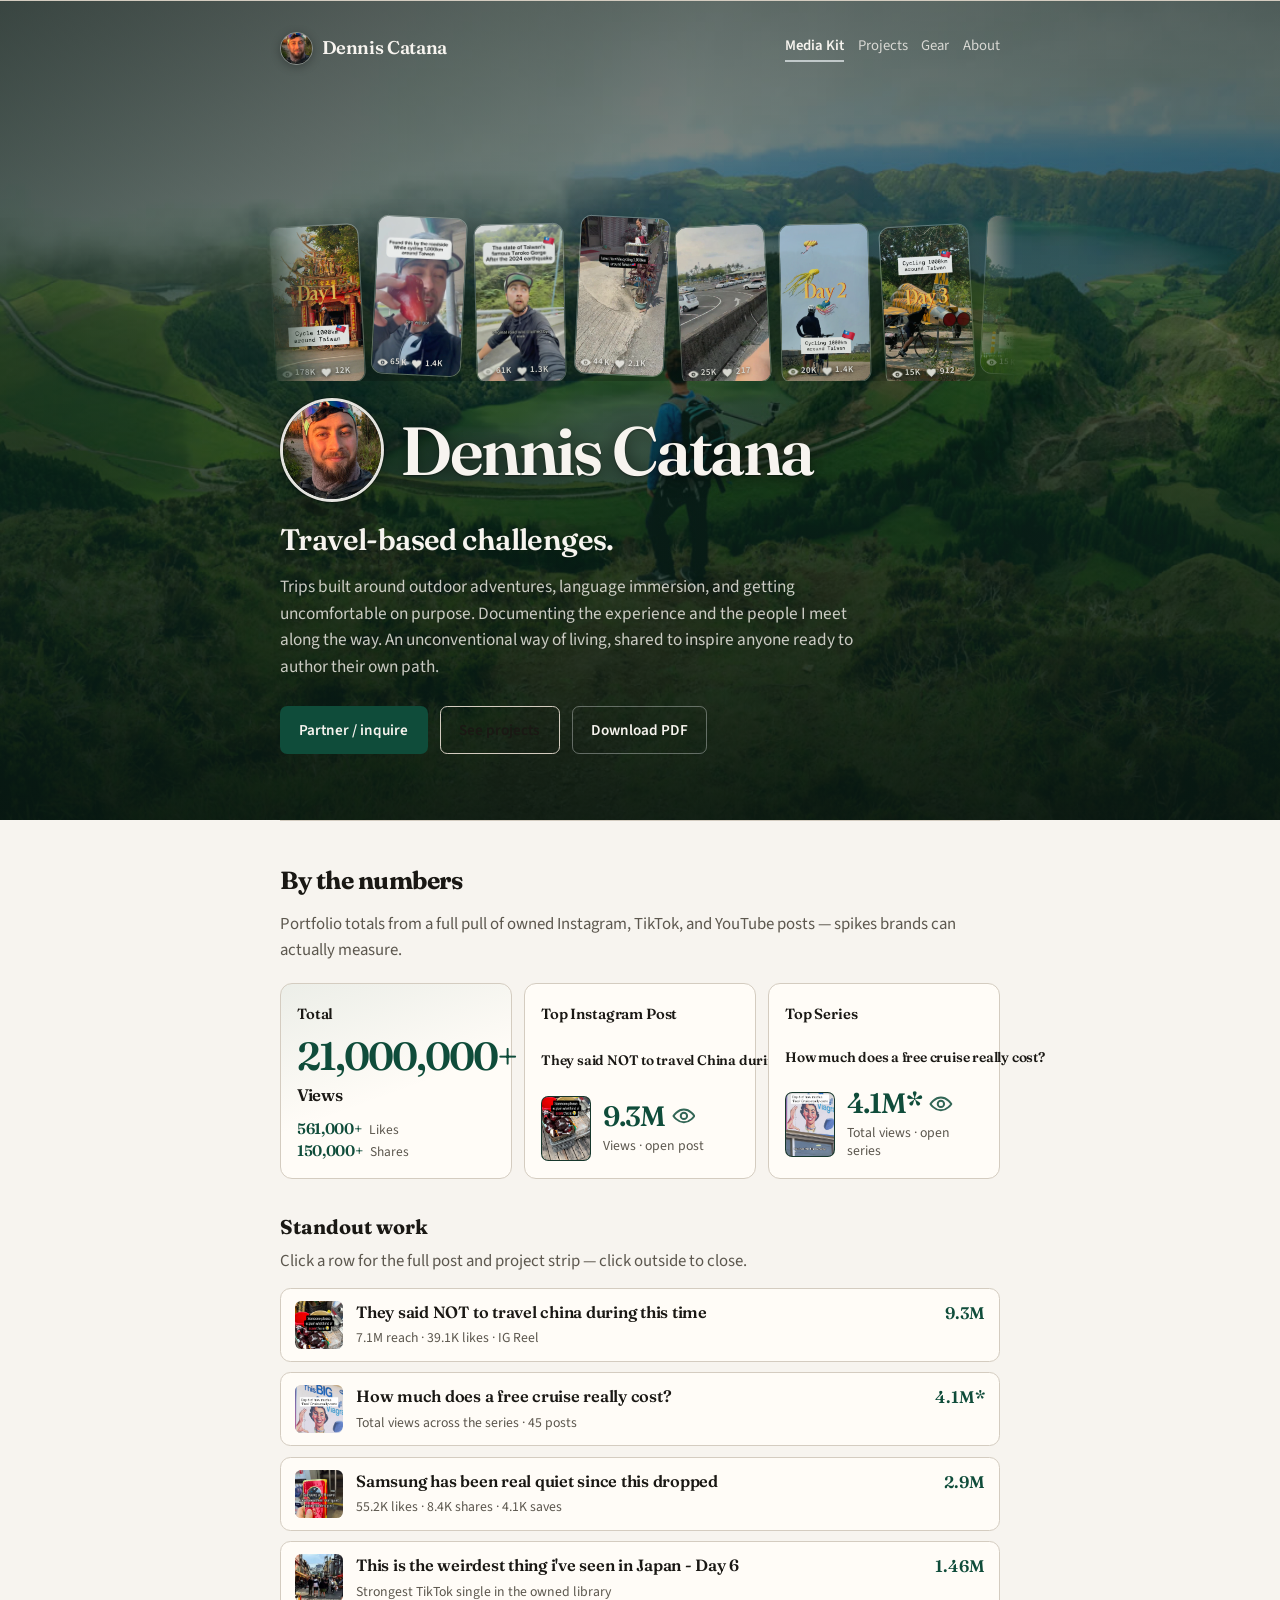
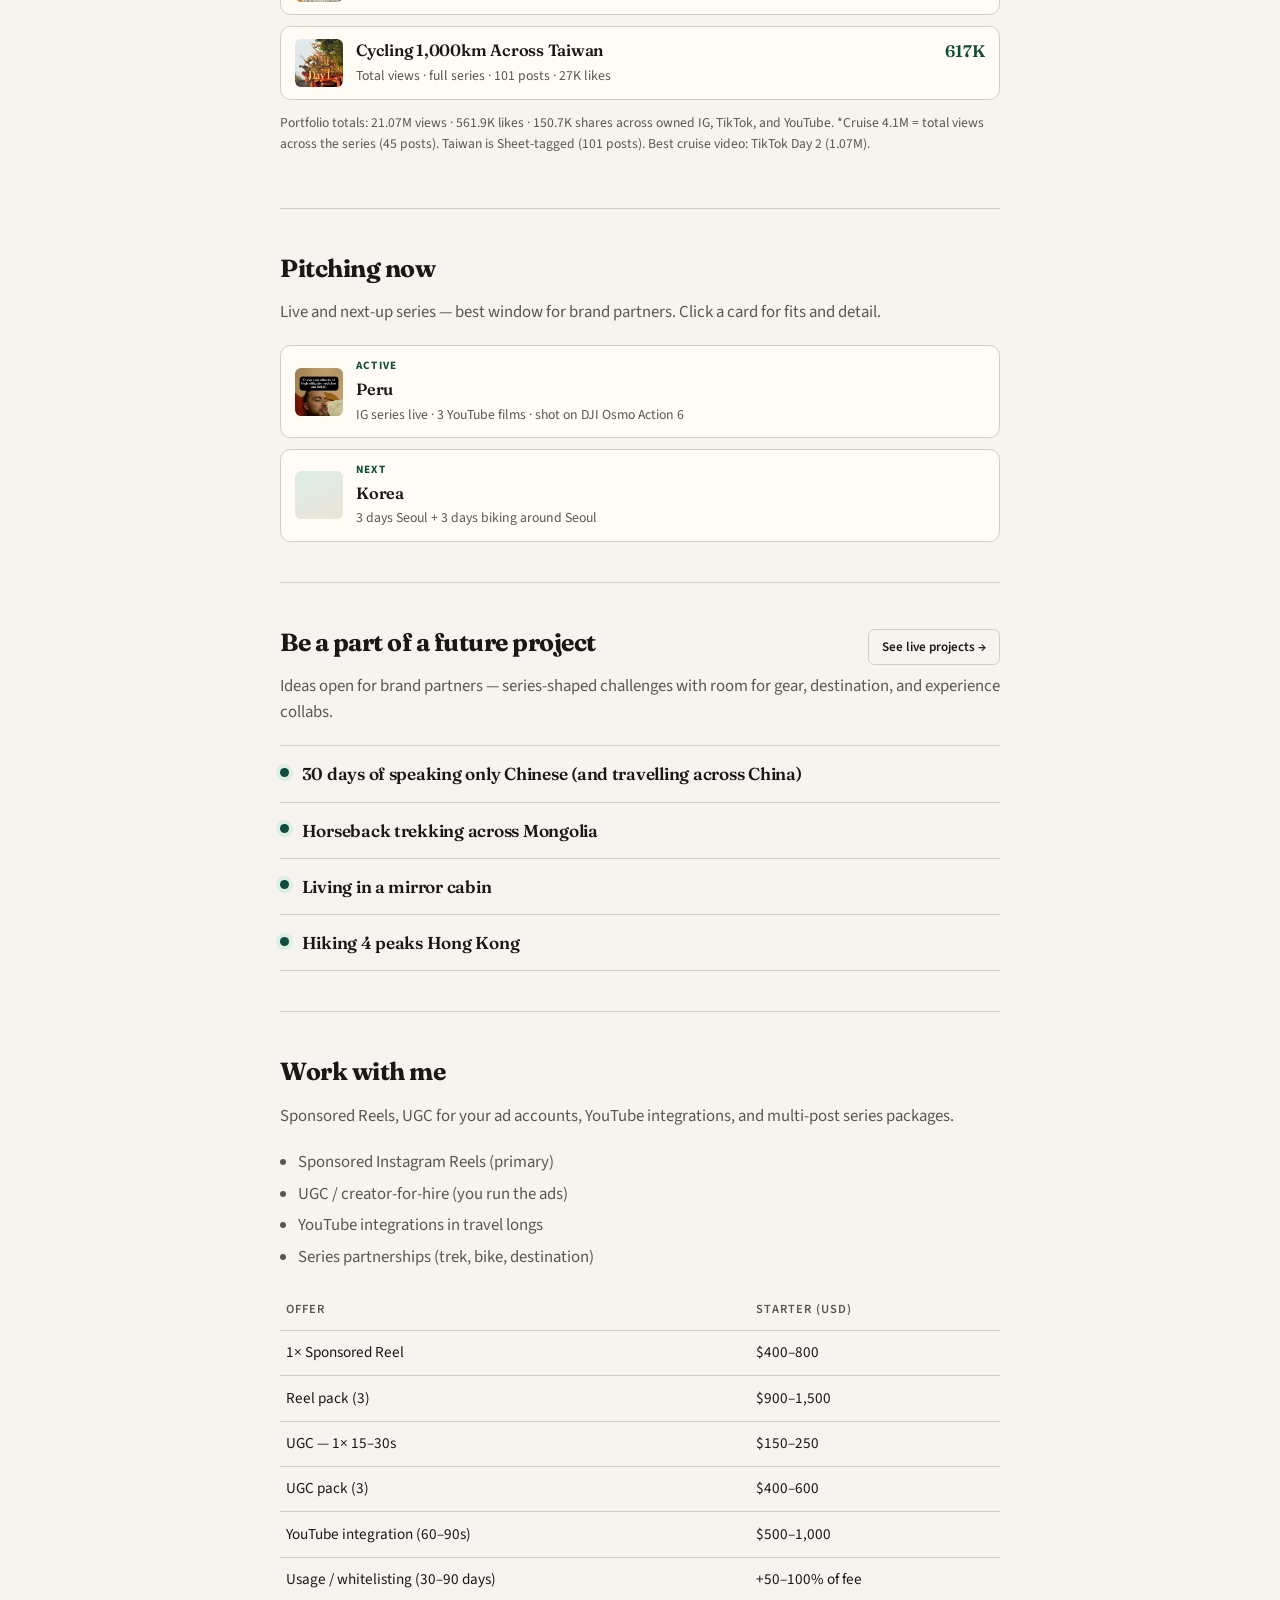
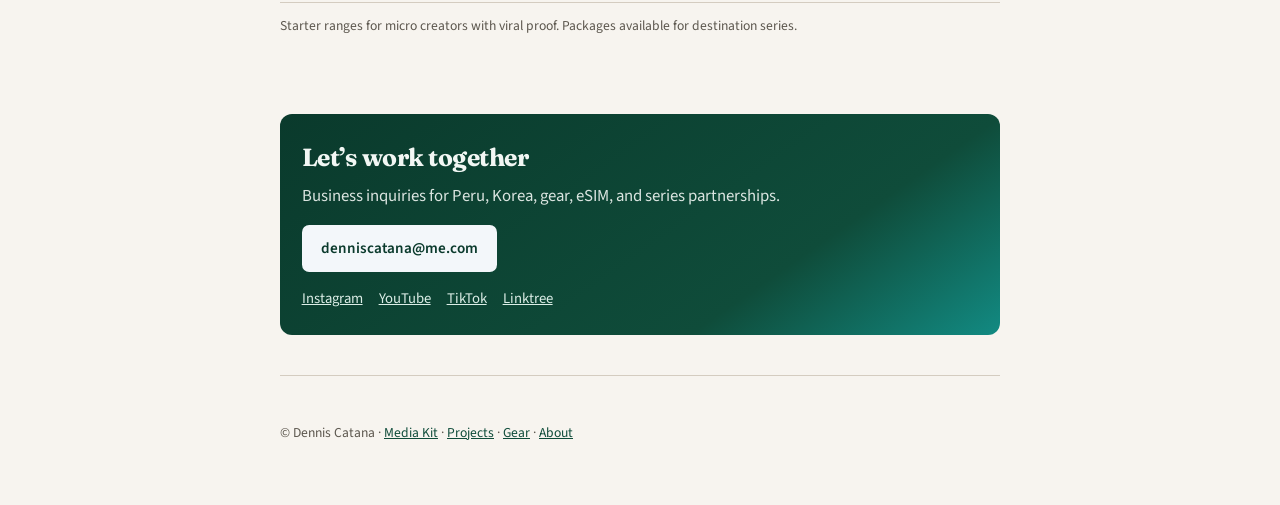
==== commit b3519149: "Polish wide ambient, sitewide header, and narrow project cards. Raise ambient easter egg to 2400px w" ====
--- a/index.html
+++ b/index.html
@@ -17,9 +17,34 @@
     <link rel="stylesheet" href="styles.css" />
   </head>
   <body class="page-kit">
+    <aside class="site-ambient" id="site-ambient" aria-label="Reel wallpaper" hidden>
+      <div class="ambient-rail ambient-rail-left" aria-hidden="true">
+        <div class="ambient-lane is-up" data-lane="0"></div>
+        <div class="ambient-lane is-down" data-lane="1"></div>
+      </div>
+      <div class="ambient-rail ambient-rail-right" aria-hidden="true">
+        <div class="ambient-lane is-down" data-lane="2"></div>
+        <div class="ambient-lane is-up" data-lane="3"></div>
+      </div>
+    </aside>
+
     <header class="site-header site-header--kit wrap">
-      <a class="logo" href="index.html">Dennis Catana</a>
-      <nav class="nav no-print" aria-label="Primary">
+      <a class="logo" href="index.html">
+        <img class="logo-avatar" src="assets/kit-avatar.jpg" alt="" width="36" height="36" />
+        <span>Dennis Catana</span>
+      </a>
+      <button
+        type="button"
+        class="nav-toggle"
+        aria-expanded="false"
+        aria-controls="site-nav"
+        aria-label="Menu"
+      >
+        <span class="nav-toggle-bar"></span>
+        <span class="nav-toggle-bar"></span>
+        <span class="nav-toggle-bar"></span>
+      </button>
+      <nav id="site-nav" class="nav no-print" aria-label="Primary">
         <a class="active" href="index.html">Media Kit</a>
         <a href="projects.html">Projects</a>
         <a href="gear.html">Gear</a>
@@ -741,5 +766,6 @@
           .catch(() => {});
       })();
     </script>
+    <script src="assets/site-chrome.js" defer></script>
   </body>
 </html>
--- a/styles.css
+++ b/styles.css
@@ -13,6 +13,9 @@
   --font-body: "Source Sans 3", system-ui, sans-serif;
   --hero-ink: #f7f4ef;
   --hero-muted: rgba(247, 244, 239, 0.8);
+  --ig-grad: linear-gradient(135deg, #9b2def 0%, #e1306c 52%, #f77737 82%, #fcaf45 100%);
+  --tt-grad: linear-gradient(135deg, #25f4ee 0%, #162238 48%, #fe2c55 100%);
+  --yt-grad: linear-gradient(135deg, #ff1a1a 0%, #cc0000 65%, #8f0000 100%);
 }
 
 *,
@@ -52,12 +55,14 @@
 }
 
 .site-header {
-  padding: 1.25rem 0 0.5rem;
+  padding: 2rem 0 0.85rem;
   display: flex;
   align-items: center;
   justify-content: space-between;
   gap: 1rem;
   flex-wrap: wrap;
+  position: relative;
+  z-index: 5;
 }
 
 .logo {
@@ -67,6 +72,56 @@
   letter-spacing: -0.02em;
   text-decoration: none;
   color: var(--ink);
+  display: inline-flex;
+  align-items: center;
+  gap: 0.55rem;
+}
+
+.logo-avatar {
+  width: 2.05rem;
+  height: 2.05rem;
+  border-radius: 999px;
+  object-fit: cover;
+  flex-shrink: 0;
+  border: 1.5px solid rgba(26, 24, 20, 0.12);
+  box-shadow: 0 2px 8px rgba(26, 24, 20, 0.08);
+}
+
+.nav-toggle {
+  display: none;
+  width: 2.4rem;
+  height: 2.4rem;
+  padding: 0;
+  border: 1px solid var(--line);
+  border-radius: 0.55rem;
+  background: var(--card);
+  cursor: pointer;
+  align-items: center;
+  justify-content: center;
+  flex-direction: column;
+  gap: 0.28rem;
+  flex-shrink: 0;
+}
+
+.nav-toggle-bar {
+  display: block;
+  width: 1.05rem;
+  height: 2px;
+  border-radius: 999px;
+  background: var(--ink);
+  transition: transform 0.2s ease, opacity 0.2s ease;
+}
+
+.site-header.is-nav-open .nav-toggle-bar:nth-child(1) {
+  transform: translateY(0.34rem) rotate(45deg);
+}
+
+.site-header.is-nav-open .nav-toggle-bar:nth-child(2) {
+  opacity: 0;
+}
+
+.site-header.is-nav-open .nav-toggle-bar:nth-child(3) {
+  transform: translateY(-0.34rem) rotate(-45deg);
 }
 
 .nav {
@@ -83,6 +138,53 @@
 
 .nav a:hover {
   color: var(--accent);
+}
+
+@media (max-width: 720px) {
+  .site-header {
+    flex-wrap: nowrap;
+    padding: 1.55rem 0 0.75rem;
+  }
+
+  .nav-toggle {
+    display: inline-flex;
+  }
+
+  .site-header .nav {
+    display: none;
+    position: absolute;
+    top: calc(100% - 0.15rem);
+    right: 0;
+    left: auto;
+    min-width: 11.5rem;
+    flex-direction: column;
+    gap: 0.15rem;
+    padding: 0.55rem;
+    background: var(--card);
+    border: 1px solid var(--line);
+    border-radius: 0.75rem;
+    box-shadow: 0 14px 36px rgba(26, 24, 20, 0.12);
+    z-index: 20;
+  }
+
+  .site-header.is-nav-open .nav {
+    display: flex;
+  }
+
+  .site-header .nav a {
+    padding: 0.55rem 0.7rem;
+    border-radius: 0.45rem;
+  }
+
+  .site-header .nav a:hover,
+  .site-header .nav a.active {
+    background: var(--accent-soft);
+  }
+
+  .site-header .nav a.active {
+    border-bottom: none;
+    padding-bottom: 0.55rem;
+  }
 }
 
 .hero {
@@ -590,7 +692,7 @@
   z-index: 5;
   width: min(100% - 2rem, var(--max));
   margin-inline: auto;
-  padding-top: 1.25rem;
+  padding-top: 2rem;
 }
 
 .page-kit .site-header--kit .logo,
@@ -600,6 +702,20 @@
 
 .page-kit .site-header--kit .logo {
   color: var(--hero-ink);
+}
+
+.page-kit .site-header--kit .logo-avatar {
+  border-color: rgba(247, 244, 239, 0.35);
+  box-shadow: 0 2px 10px rgba(0, 0, 0, 0.28);
+}
+
+.page-kit .site-header--kit .nav-toggle {
+  border-color: rgba(247, 244, 239, 0.28);
+  background: rgba(26, 24, 20, 0.28);
+}
+
+.page-kit .site-header--kit .nav-toggle-bar {
+  background: var(--hero-ink);
 }
 
 .page-kit .site-header--kit .nav a:hover,
@@ -1390,6 +1506,216 @@
   margin-inline: auto;
 }
 
+/* Ultra-wide easter egg: faded clickable reel marquees in the gutters (sitewide) */
+.site-header,
+main,
+.site-footer {
+  position: relative;
+  z-index: 2;
+}
+
+.site-ambient {
+  display: none;
+  pointer-events: none;
+}
+
+.site-ambient[hidden] {
+  display: none !important;
+}
+
+/* Only show on truly wide screens (easter egg), with 50% larger reel cards */
+@media (min-width: 2400px) {
+  .site-ambient:not([hidden]) {
+    display: block;
+    position: fixed;
+    inset: 0;
+    z-index: 0;
+    overflow: hidden;
+    pointer-events: none;
+  }
+
+  .ambient-rail {
+    position: absolute;
+    top: 5.25rem;
+    bottom: 0;
+    width: min(321px, calc((100vw - 1220px) / 2 - 1.25rem));
+    display: flex;
+    gap: 0.65rem;
+    padding: 0.5rem 0;
+    mask-image: linear-gradient(
+      180deg,
+      transparent 0%,
+      #000 7%,
+      #000 93%,
+      transparent 100%
+    );
+    -webkit-mask-image: linear-gradient(
+      180deg,
+      transparent 0%,
+      #000 7%,
+      #000 93%,
+      transparent 100%
+    );
+  }
+
+  .ambient-rail-left {
+    left: 0.65rem;
+    justify-content: flex-end;
+  }
+
+  .ambient-rail-right {
+    right: 0.65rem;
+    justify-content: flex-start;
+  }
+
+  .ambient-lane {
+    flex: 1;
+    min-width: 0;
+    max-width: 153px;
+    overflow: hidden;
+    height: 100%;
+  }
+
+  .ambient-track {
+    display: flex;
+    flex-direction: column;
+    gap: 0.65rem;
+    width: 100%;
+    will-change: transform;
+  }
+
+  .ambient-lane.is-up .ambient-track {
+    animation: ambient-marquee-up 72s linear infinite;
+  }
+
+  .ambient-lane.is-down .ambient-track {
+    animation: ambient-marquee-down 84s linear infinite;
+  }
+
+  .ambient-rail-left .ambient-lane.is-up .ambient-track {
+    animation-duration: 78s;
+  }
+
+  .ambient-rail-right .ambient-lane.is-down .ambient-track {
+    animation-duration: 90s;
+  }
+
+  .ambient-lane:hover .ambient-track {
+    animation-play-state: paused;
+  }
+
+  @keyframes ambient-marquee-up {
+    from {
+      transform: translateY(0);
+    }
+    to {
+      transform: translateY(-50%);
+    }
+  }
+
+  @keyframes ambient-marquee-down {
+    from {
+      transform: translateY(-50%);
+    }
+    to {
+      transform: translateY(0);
+    }
+  }
+
+  .ambient-card {
+    display: block;
+    width: 100%;
+    text-decoration: none;
+    pointer-events: auto;
+    opacity: 0.26;
+    filter: saturate(0.8);
+    transition: opacity 0.22s ease, filter 0.22s ease, transform 0.22s ease;
+    transform: scale(0.98);
+  }
+
+  .ambient-card:hover,
+  .ambient-card:focus-visible {
+    opacity: 0.95;
+    filter: saturate(1.08);
+    transform: scale(1);
+    outline: none;
+    z-index: 1;
+  }
+
+  .ambient-card-frame {
+    position: relative;
+    display: block;
+    aspect-ratio: 9 / 16;
+    border-radius: 0.85rem;
+    overflow: hidden;
+    padding: 3px;
+    box-shadow: 0 8px 22px rgba(26, 24, 20, 0.12);
+  }
+
+  .ambient-card.plat-ig .ambient-card-frame {
+    background: var(--ig-grad);
+  }
+
+  .ambient-card.plat-tiktok .ambient-card-frame {
+    background: var(--tt-grad);
+  }
+
+  .ambient-card.plat-youtube .ambient-card-frame {
+    background: var(--yt-grad);
+  }
+
+  .ambient-card-frame > img {
+    width: 100%;
+    height: 100%;
+    object-fit: cover;
+    border-radius: 0.65rem;
+    display: block;
+    background: #2a2620;
+  }
+
+  .ambient-card-plat {
+    position: absolute;
+    top: 0.45rem;
+    left: 0.45rem;
+    width: 1.15rem;
+    height: 1.15rem;
+    color: #fff;
+    filter: drop-shadow(0 1px 2px rgba(0, 0, 0, 0.45));
+    display: inline-flex;
+  }
+
+  .ambient-card-plat svg,
+  .ambient-card-plat img {
+    width: 100%;
+    height: 100%;
+  }
+
+  .ambient-card-views {
+    position: absolute;
+    top: 0.4rem;
+    right: 0.4rem;
+    font-size: 0.68rem;
+    font-weight: 700;
+    letter-spacing: 0.02em;
+    color: #fff;
+    text-shadow: 0 1px 3px rgba(0, 0, 0, 0.55);
+  }
+}
+
+@media (min-width: 2400px) and (prefers-reduced-motion: reduce) {
+  .ambient-lane.is-up .ambient-track,
+  .ambient-lane.is-down .ambient-track {
+    animation: none;
+    transform: translateY(-12%);
+  }
+}
+
+@media print {
+  .site-ambient {
+    display: none !important;
+  }
+}
+
 .nav a.active {
   color: var(--accent);
   font-weight: 600;
@@ -2311,24 +2637,151 @@
 }
 
 @media (max-width: 820px) {
+  /* Stack highlight above matrix, but keep the page viewport-width so the
+     matrix can scroll sideways (min-width:max-content rows otherwise blow out). */
+  .project-block .timeline-split.is-matrix,
   .timeline-split {
     flex-direction: column;
+    width: 100%;
+    max-width: 100%;
+    overflow: hidden;
   }
 
   .timeline-pinned-left,
   .peak-panel {
     width: 100%;
+    max-width: 100%;
+    box-sizing: border-box;
     border-right: none;
     border-bottom: 2px solid #bfb5a4;
+    align-items: center;
+  }
+
+  /* Compact highlight: card + stats side-by-side so matrix stays above the fold */
+  .project-block .peak-panel {
+    display: grid;
+    grid-template-columns: auto minmax(0, 1fr);
+    grid-template-areas:
+      "label label"
+      "card stats";
+    align-items: start;
+    column-gap: 0.75rem;
+    row-gap: 0.35rem;
+    padding: 0.7rem 0.75rem 0.75rem;
+  }
+
+  .project-block .peak-panel > .timeline-col-label {
+    grid-area: label;
+  }
+
+  .project-block .peak-panel > .phone-card,
+  .project-block .peak-panel > a.phone-card {
+    grid-area: card;
+    width: min(140px, 36vw);
+    max-width: 140px;
+    margin: 0;
+  }
+
+  .project-block .peak-panel > .peak-stats-drawer {
+    grid-area: stats;
+    margin-top: 0;
+    min-width: 0;
+    align-self: center;
   }
 
   .timeline-pinned-left .timeline-track {
     width: 100% !important;
-    max-width: 240px;
+    max-width: 140px;
+    margin: 0;
+  }
+
+  .project-block .peak-panel .peak-totals-row {
+    justify-content: flex-start;
+    flex-wrap: wrap;
+    gap: 0.45rem 0.65rem;
+  }
+
+  .project-block .peak-panel .peak-platform-peaks {
+    margin-top: 0.45rem;
+  }
+
+  .proj-matrix {
+    width: 100%;
+    max-width: 100%;
+    min-width: 0;
+  }
+
+  .project-block .timeline-scroll-right.matrix-scroll-right,
+  .timeline-scroll-right,
+  .matrix-scroll-right {
+    width: 100%;
+    max-width: 100%;
+    min-width: 0;
+    overflow-x: auto;
+    overflow-y: hidden;
+    -webkit-overflow-scrolling: touch;
+    overscroll-behavior-x: contain;
+    touch-action: pan-x pan-y;
+    padding: 0.7rem 0.75rem 0.85rem;
+  }
+
+  /* Collapsed phone: clip matrix height so expand CTA stays on-screen */
+  .project-block.is-collapsed .matrix-scroll-right {
+    max-height: 250px;
+  }
+
+  .project-block.is-expanded .matrix-scroll-right {
+    max-height: none;
+  }
+
+  /* Match highlight size on narrow screens (+25% → 140px) */
+  .project-block .matrix-cell {
+    width: 140px;
+  }
+
+  .project-block .matrix-col-hdr {
+    width: 140px;
+  }
+
+  .project-block .matrix-blank-slot {
+    width: 140px;
+    min-height: 240px;
+  }
+
+  .project-block .matrix-cell .phone-screen.is-tall-screen,
+  .project-block .matrix-cell .phone-screen:not(.is-wide-screen) {
+    min-height: 230px;
+  }
+
+  .project-block .matrix-cell .feed-post-screen {
+    min-height: 210px;
+  }
+
+  .project-block.is-collapsed .matrix-plat-row[data-plat-row="tiktok"] {
+    height: 72px;
   }
 
   .project-block.is-collapsed .matrix-plat-row.is-peek {
-    height: 56px;
+    height: 64px;
+  }
+
+  /* Keep expand / collapse CTAs centered in the visible matrix width */
+  .proj-expand-peek,
+  .proj-collapse-peek {
+    width: 100%;
+    max-width: 100%;
+    align-self: stretch;
+  }
+
+  .proj-expand-peek {
+    margin-top: -1.6rem;
+    min-height: 2.5rem;
+  }
+
+  .proj-collapse-peek {
+    margin-top: -2.6rem;
+    min-height: 3.6rem;
+    padding-bottom: 0.7rem;
   }
 }
 
@@ -3108,6 +3561,35 @@
   min-height: 0;
 }
 
+/* Narrow: keep highlight + matrix cards matched (+25% vs prior compact size).
+   Must follow the Projects matrix win-over block above. */
+@media (max-width: 820px) {
+  .project-block .matrix-col-hdr,
+  .project-block .matrix-cell,
+  .project-block .matrix-blank-slot {
+    width: 140px;
+  }
+
+  .project-block .matrix-blank-slot {
+    min-height: 240px;
+  }
+
+  .project-block .matrix-cell .phone-screen.is-tall-screen,
+  .project-block .matrix-cell .phone-screen:not(.is-wide-screen) {
+    min-height: 230px;
+  }
+
+  .project-block .matrix-cell .feed-post-screen {
+    min-height: 210px;
+  }
+
+  .project-block .peak-panel > .phone-card,
+  .project-block .peak-panel > a.phone-card {
+    width: min(140px, 36vw);
+    max-width: 140px;
+  }
+}
+
 /* Gear Page Styles */
 .gear-toolbar {
   display: flex;
@@ -3807,3 +4289,439 @@
     grid-template-columns: 1fr;
   }
 }
+
+/* ==========================================================================
+   About page
+   ========================================================================== */
+
+.page-about .site-header--about {
+  position: absolute;
+  top: 0;
+  left: 0;
+  right: 0;
+  z-index: 5;
+  width: min(100% - 2rem, var(--max));
+  margin-inline: auto;
+  padding-top: 2rem;
+}
+
+.page-about .site-header--about .logo {
+  color: var(--hero-ink);
+}
+
+.page-about .site-header--about .logo-avatar {
+  border-color: rgba(247, 244, 239, 0.35);
+  box-shadow: 0 2px 10px rgba(0, 0, 0, 0.28);
+}
+
+.page-about .site-header--about .nav-toggle {
+  border-color: rgba(247, 244, 239, 0.28);
+  background: rgba(26, 24, 20, 0.28);
+}
+
+.page-about .site-header--about .nav-toggle-bar {
+  background: var(--hero-ink);
+}
+
+.page-about .site-header--about .nav a {
+  color: var(--hero-muted);
+}
+
+.page-about .site-header--about .nav a:hover,
+.page-about .site-header--about .nav a.active {
+  color: var(--hero-ink);
+}
+
+.about-hero {
+  position: relative;
+  min-height: min(100svh, 52rem);
+  display: flex;
+  align-items: flex-end;
+  color: var(--hero-ink);
+  overflow: hidden;
+  isolation: isolate;
+}
+
+.about-hero__media {
+  position: absolute;
+  inset: 0;
+  z-index: 0;
+}
+
+.about-hero__media img {
+  width: 100%;
+  height: 100%;
+  object-fit: cover;
+  object-position: center 35%;
+  transform: scale(1.04);
+  animation: about-hero-drift 18s ease-in-out infinite alternate;
+}
+
+.about-hero__veil {
+  position: absolute;
+  inset: 0;
+  z-index: 1;
+  background:
+    linear-gradient(180deg, rgba(10, 28, 22, 0.35) 0%, rgba(10, 28, 22, 0.55) 45%, rgba(10, 28, 22, 0.88) 100%),
+    radial-gradient(80% 60% at 20% 20%, rgba(15, 76, 58, 0.35), transparent 60%);
+}
+
+.about-hero__inner {
+  position: relative;
+  z-index: 2;
+  padding: 6.5rem 0 3.25rem;
+  max-width: min(100% - 2rem, 40rem);
+}
+
+.about-hero__portrait {
+  width: clamp(7.5rem, 22vw, 10.5rem);
+  height: clamp(7.5rem, 22vw, 10.5rem);
+  border-radius: 50%;
+  object-fit: cover;
+  object-position: center 20%;
+  border: 3px solid rgba(247, 244, 239, 0.85);
+  box-shadow: 0 18px 40px rgba(0, 0, 0, 0.28);
+  margin: 0 0 1.15rem;
+  animation: about-portrait-in 0.9s ease-out both;
+}
+
+.about-hero__brand {
+  font-family: var(--font-display);
+  font-weight: 600;
+  font-size: clamp(2.4rem, 7vw, 3.6rem);
+  letter-spacing: -0.035em;
+  line-height: 1.05;
+  margin: 0 0 0.85rem;
+  animation: about-rise 0.8s ease-out 0.12s both;
+}
+
+.about-hero__headline {
+  font-family: var(--font-display);
+  font-weight: 500;
+  font-size: clamp(1.25rem, 3.2vw, 1.65rem);
+  letter-spacing: -0.02em;
+  line-height: 1.25;
+  margin: 0 0 0.85rem;
+  max-width: 22em;
+  color: rgba(247, 244, 239, 0.95);
+  animation: about-rise 0.8s ease-out 0.22s both;
+}
+
+.about-hero__lede {
+  margin: 0 0 1.5rem;
+  max-width: 34rem;
+  font-size: 1.08rem;
+  line-height: 1.55;
+  color: var(--hero-muted);
+  animation: about-rise 0.8s ease-out 0.32s both;
+}
+
+.about-hero__cta {
+  animation: about-rise 0.8s ease-out 0.42s both;
+}
+
+@keyframes about-hero-drift {
+  from {
+    transform: scale(1.04) translate3d(0, 0, 0);
+  }
+  to {
+    transform: scale(1.08) translate3d(0, -1.5%, 0);
+  }
+}
+
+@keyframes about-portrait-in {
+  from {
+    opacity: 0;
+    transform: translateY(12px) scale(0.96);
+  }
+  to {
+    opacity: 1;
+    transform: translateY(0) scale(1);
+  }
+}
+
+@keyframes about-rise {
+  from {
+    opacity: 0;
+    transform: translateY(14px);
+  }
+  to {
+    opacity: 1;
+    transform: translateY(0);
+  }
+}
+
+@media (prefers-reduced-motion: reduce) {
+  .about-hero__media img,
+  .about-hero__portrait,
+  .about-hero__brand,
+  .about-hero__headline,
+  .about-hero__lede,
+  .about-hero__cta {
+    animation: none;
+  }
+}
+
+.about-section {
+  padding: 3.25rem 0 1rem;
+}
+
+.about-section--band {
+  margin-top: 1.5rem;
+  padding: 3rem 0 2.5rem;
+  background:
+    linear-gradient(180deg, rgba(15, 76, 58, 0.06), transparent 40%),
+    linear-gradient(90deg, rgba(235, 228, 216, 0.65), transparent 70%),
+    var(--bg-deep);
+  border-block: 1px solid var(--line);
+}
+
+.about-section h2 {
+  font-size: clamp(1.65rem, 3.5vw, 2.1rem);
+}
+
+.about-mosaic {
+  display: grid;
+  grid-template-columns: 1.35fr 1fr 1fr;
+  gap: 0.75rem;
+  margin: 0;
+}
+
+.about-mosaic__item {
+  margin: 0;
+  position: relative;
+  overflow: hidden;
+  border-radius: 0.35rem;
+  min-height: 14rem;
+}
+
+.about-mosaic__item img {
+  width: 100%;
+  height: 100%;
+  min-height: 14rem;
+  object-fit: cover;
+  transition: transform 0.55s ease;
+}
+
+.about-mosaic__item:hover img {
+  transform: scale(1.04);
+}
+
+.about-mosaic__item figcaption {
+  position: absolute;
+  left: 0;
+  right: 0;
+  bottom: 0;
+  padding: 1.6rem 0.85rem 0.75rem;
+  font-size: 0.88rem;
+  color: #f7f4ef;
+  background: linear-gradient(180deg, transparent, rgba(12, 28, 22, 0.82));
+}
+
+.about-mosaic__item--wide {
+  min-height: 18rem;
+}
+
+.about-mosaic__item--wide img {
+  min-height: 18rem;
+}
+
+@media (max-width: 720px) {
+  .about-mosaic {
+    grid-template-columns: 1fr;
+  }
+
+  .about-mosaic__item,
+  .about-mosaic__item--wide,
+  .about-mosaic__item img,
+  .about-mosaic__item--wide img {
+    min-height: 12.5rem;
+  }
+}
+
+.about-gallery {
+  display: grid;
+  grid-template-columns: repeat(3, minmax(0, 1fr));
+  gap: 0.75rem;
+}
+
+.about-gallery__cell {
+  position: relative;
+  display: block;
+  overflow: hidden;
+  border-radius: 0.35rem;
+  text-decoration: none;
+  color: #f7f4ef;
+  aspect-ratio: 4 / 5;
+  background: #1a3329;
+}
+
+.about-gallery__cell img {
+  width: 100%;
+  height: 100%;
+  object-fit: cover;
+  transition: transform 0.5s ease, filter 0.4s ease;
+}
+
+.about-gallery__cell:hover img,
+.about-gallery__cell:focus-visible img {
+  transform: scale(1.05);
+  filter: brightness(1.05);
+}
+
+.about-gallery__label {
+  position: absolute;
+  left: 0;
+  right: 0;
+  bottom: 0;
+  padding: 1.5rem 0.8rem 0.7rem;
+  font-size: 0.86rem;
+  font-weight: 600;
+  background: linear-gradient(180deg, transparent, rgba(12, 28, 22, 0.85));
+}
+
+@media (max-width: 720px) {
+  .about-gallery {
+    grid-template-columns: repeat(2, minmax(0, 1fr));
+  }
+}
+
+.about-langs {
+  list-style: none;
+  margin: 0;
+  padding: 0;
+  display: grid;
+  grid-template-columns: 1fr 1fr;
+  gap: 1.75rem 2.5rem;
+  border-top: 1px solid var(--line);
+  padding-top: 1.5rem;
+}
+
+.about-langs__name {
+  font-family: var(--font-display);
+  font-size: 1.45rem;
+  font-weight: 600;
+  letter-spacing: -0.02em;
+  margin: 0 0 0.45rem;
+}
+
+.about-langs__name span {
+  color: var(--accent);
+  font-weight: 500;
+  margin-left: 0.35rem;
+}
+
+.about-langs__note {
+  margin: 0;
+  color: var(--muted);
+  max-width: 28rem;
+}
+
+@media (max-width: 640px) {
+  .about-langs {
+    grid-template-columns: 1fr;
+    gap: 1.35rem;
+  }
+}
+
+.about-adventure {
+  display: grid;
+  grid-template-columns: 1.25fr 1fr;
+  gap: 0.85rem;
+  align-items: stretch;
+}
+
+.about-adventure__feature {
+  position: relative;
+  display: block;
+  overflow: hidden;
+  border-radius: 0.35rem;
+  min-height: 22rem;
+  text-decoration: none;
+  color: #f7f4ef;
+}
+
+.about-adventure__feature img {
+  width: 100%;
+  height: 100%;
+  object-fit: cover;
+  object-position: center 30%;
+  transition: transform 0.55s ease;
+}
+
+.about-adventure__feature:hover img {
+  transform: scale(1.04);
+}
+
+.about-adventure__copy {
+  position: absolute;
+  left: 0;
+  right: 0;
+  bottom: 0;
+  padding: 1.5rem 1.1rem 1.1rem;
+  background: linear-gradient(180deg, transparent, rgba(12, 28, 22, 0.88));
+}
+
+.about-adventure__copy h3 {
+  margin: 0 0 0.35rem;
+  color: inherit;
+  font-size: 1.35rem;
+}
+
+.about-adventure__copy p {
+  margin: 0;
+  color: rgba(247, 244, 239, 0.85);
+  font-size: 0.95rem;
+}
+
+.about-adventure__stack {
+  display: grid;
+  gap: 0.75rem;
+}
+
+.about-adventure__tile {
+  position: relative;
+  display: block;
+  overflow: hidden;
+  border-radius: 0.35rem;
+  min-height: 7rem;
+  text-decoration: none;
+  color: #f7f4ef;
+}
+
+.about-adventure__tile img {
+  width: 100%;
+  height: 100%;
+  min-height: 7rem;
+  object-fit: cover;
+  transition: transform 0.5s ease;
+}
+
+.about-adventure__tile:hover img {
+  transform: scale(1.05);
+}
+
+.about-adventure__tile span {
+  position: absolute;
+  left: 0;
+  right: 0;
+  bottom: 0;
+  padding: 1.25rem 0.75rem 0.65rem;
+  font-size: 0.86rem;
+  font-weight: 600;
+  background: linear-gradient(180deg, transparent, rgba(12, 28, 22, 0.85));
+}
+
+@media (max-width: 800px) {
+  .about-adventure {
+    grid-template-columns: 1fr;
+  }
+
+  .about-adventure__feature {
+    min-height: 16rem;
+  }
+}
+
+.page-about .site-footer {
+  margin-top: 2rem;
+}
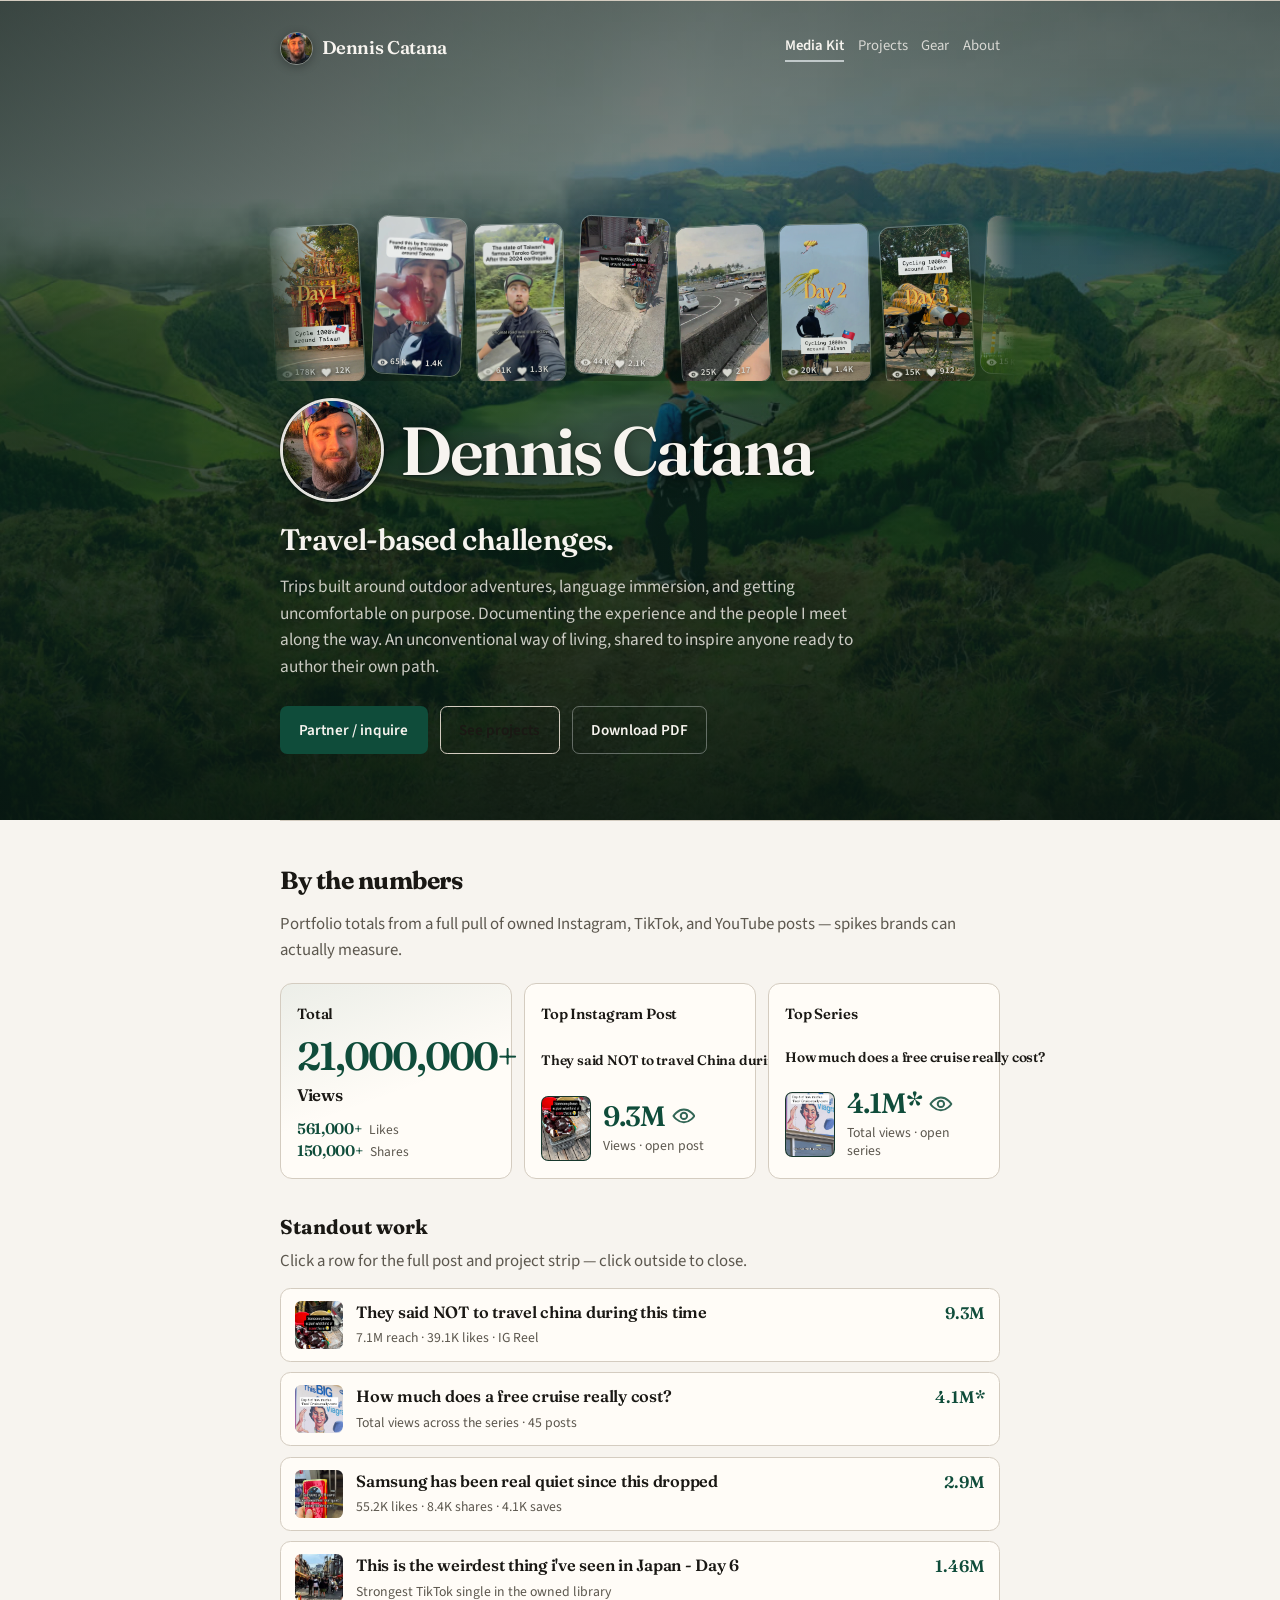
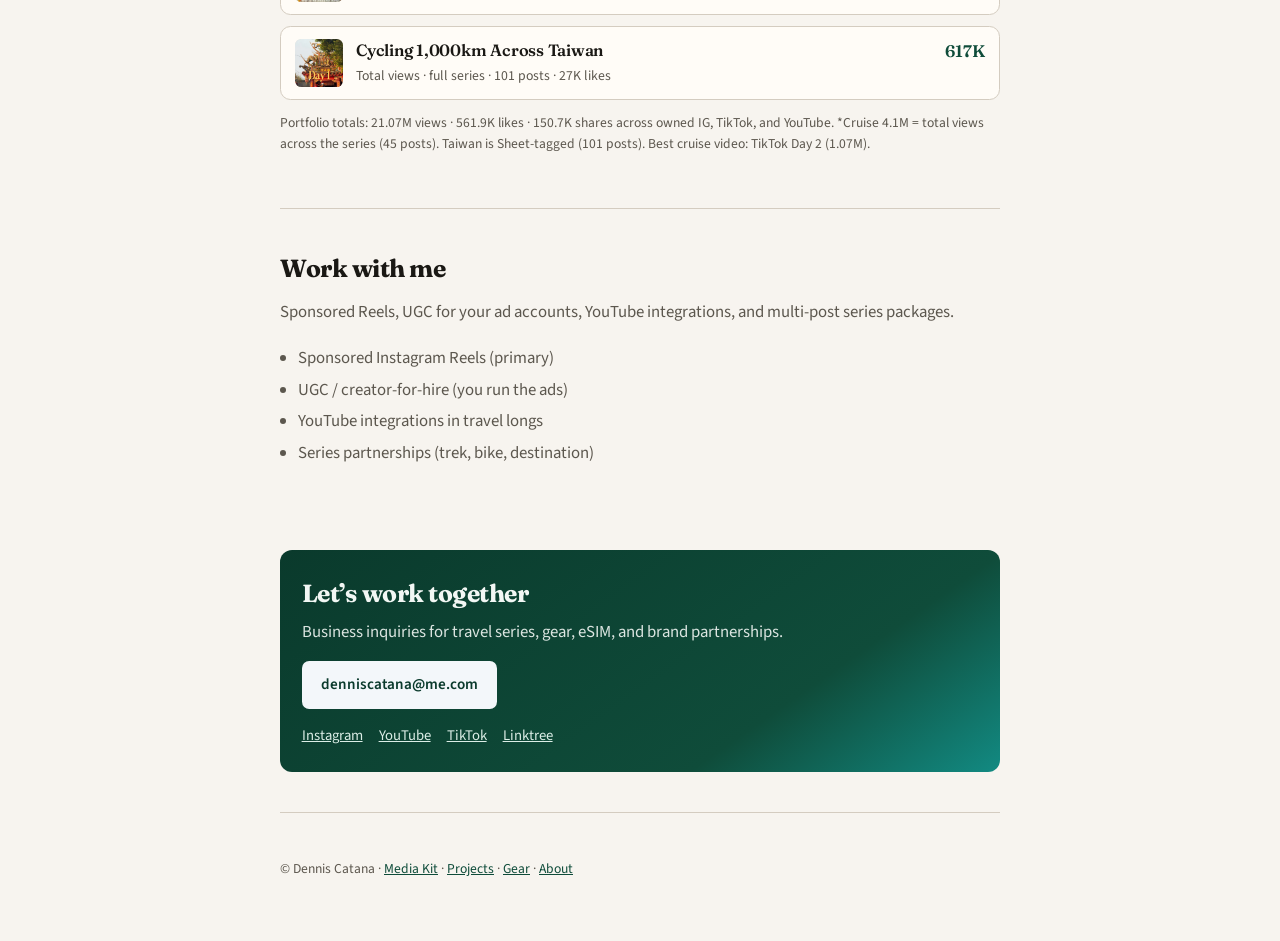
==== commit e2a90ad4: "Trim media kit: drop pitching, future projects, and rates Keep Media Kit / Projects / Gear / About. " ====
--- a/index.html
+++ b/index.html
@@ -508,73 +508,6 @@
         </p>
       </section>
 
-      <section id="now" class="wrap kit-section">
-        <h2>Pitching now</h2>
-        <p class="section-intro">
-          Live and next-up series — best window for brand partners. Click a card for
-          fits and detail.
-        </p>
-        <ul class="kit-expand-list kit-expand-list--pitch">
-          <li class="kit-expand" data-kit-expand>
-            <button type="button" class="kit-expand__hit" aria-expanded="false">
-              <span class="kit-expand__peek" aria-hidden="true">
-                <img src="assets/thumbs/kit-peru.jpg" alt="" loading="lazy" />
-              </span>
-              <span class="kit-expand__body">
-                <span class="kit-expand__status">Active</span>
-                <span class="kit-expand__title">Peru</span>
-                <span class="kit-expand__note"
-                  >IG series live · 3 YouTube films · shot on DJI Osmo Action 6</span
-                >
-              </span>
-            </button>
-            <div class="kit-expand__panel" hidden>
-              <p>
-                Cusco &amp; Sacred Valley → Salkantay trek → Lima. High-altitude trek and
-                culture storytelling with Action 6 field footage.
-              </p>
-              <p class="kit-expand__meta">Fits: eSIM · trek gear · Action cam · tours / booking</p>
-              <a class="kit-expand__link" href="#contact">Partner on Peru →</a>
-            </div>
-          </li>
-          <li class="kit-expand" data-kit-expand>
-            <button type="button" class="kit-expand__hit" aria-expanded="false">
-              <span class="kit-expand__peek kit-expand__peek--plain" aria-hidden="true"></span>
-              <span class="kit-expand__body">
-                <span class="kit-expand__status">Next</span>
-                <span class="kit-expand__title">Korea</span>
-                <span class="kit-expand__note">3 days Seoul + 3 days biking around Seoul</span>
-              </span>
-            </button>
-            <div class="kit-expand__panel" hidden>
-              <p>
-                City + bike hybrid — short window for eSIM, outdoor, Action 6, and Seoul
-                experience partners before filming.
-              </p>
-              <p class="kit-expand__meta">Fits: eSIM · bike / outdoor · Action 6 · city experiences</p>
-              <a class="kit-expand__link" href="#contact">Partner on Korea →</a>
-            </div>
-          </li>
-        </ul>
-      </section>
-
-      <section id="future" class="wrap kit-section">
-        <div class="kit-section__head">
-          <h2>Be a part of a future project</h2>
-          <a class="btn btn-ghost btn-sm no-print" href="projects.html">See live projects →</a>
-        </div>
-        <p class="section-intro">
-          Ideas open for brand partners — series-shaped challenges with room for gear,
-          destination, and experience collabs.
-        </p>
-        <ul class="kit-future">
-          <li>30 days of speaking only Chinese (and travelling across China)</li>
-          <li>Horseback trekking across Mongolia</li>
-          <li>Living in a mirror cabin</li>
-          <li>Hiking 4 peaks Hong Kong</li>
-        </ul>
-      </section>
-
       <section id="offer" class="wrap kit-section">
         <h2>Work with me</h2>
         <p class="section-intro">
@@ -587,51 +520,13 @@
           <li>YouTube integrations in travel longs</li>
           <li>Series partnerships (trek, bike, destination)</li>
         </ul>
-        <table class="rates">
-          <thead>
-            <tr>
-              <th>Offer</th>
-              <th>Starter (USD)</th>
-            </tr>
-          </thead>
-          <tbody>
-            <tr>
-              <td>1× Sponsored Reel</td>
-              <td>$400–800</td>
-            </tr>
-            <tr>
-              <td>Reel pack (3)</td>
-              <td>$900–1,500</td>
-            </tr>
-            <tr>
-              <td>UGC — 1× 15–30s</td>
-              <td>$150–250</td>
-            </tr>
-            <tr>
-              <td>UGC pack (3)</td>
-              <td>$400–600</td>
-            </tr>
-            <tr>
-              <td>YouTube integration (60–90s)</td>
-              <td>$500–1,000</td>
-            </tr>
-            <tr>
-              <td>Usage / whitelisting (30–90 days)</td>
-              <td>+50–100% of fee</td>
-            </tr>
-          </tbody>
-        </table>
-        <p class="fineprint">
-          Starter ranges for micro creators with viral proof. Packages available for
-          destination series.
-        </p>
       </section>
 
       <section id="contact" class="wrap kit-section kit-section--contact">
         <div class="contact-box">
           <h2>Let’s work together</h2>
           <p>
-            Business inquiries for Peru, Korea, gear, eSIM, and series partnerships.
+            Business inquiries for travel series, gear, eSIM, and brand partnerships.
           </p>
           <a class="btn btn-primary" href="mailto:denniscatana@me.com">denniscatana@me.com</a>
           <div class="links">
--- a/styles.css
+++ b/styles.css
@@ -3590,7 +3590,7 @@
   }
 }
 
-/* Gear Page Styles */
+/* Gear Page Styles — kit cards → expand (RockPorch-inspired, owned surface) */
 .gear-toolbar {
   display: flex;
   flex-wrap: wrap;
@@ -3604,10 +3604,11 @@
   padding: 0.85rem 1rem;
 }
 
-.gear-filters {
-  display: flex;
-  flex-wrap: wrap;
-  gap: 0.45rem;
+.gear-toolbar-hint {
+  margin: 0;
+  font-size: 0.9rem;
+  color: var(--muted);
+  max-width: 36rem;
 }
 
 .filter-btn {
@@ -3629,28 +3630,332 @@
   border-color: var(--accent);
 }
 
-.gear-grid {
+.gear-mount {
+  margin-bottom: 1rem;
+}
+
+.gear-kit-grid {
   display: grid;
-  grid-template-columns: repeat(auto-fill, minmax(310px, 1fr));
-  gap: 1rem;
-}
-
-.gear-card {
+  grid-template-columns: repeat(2, minmax(0, 1fr));
+  gap: 1.1rem;
+}
+
+@media (max-width: 720px) {
+  .gear-kit-grid {
+    grid-template-columns: 1fr;
+  }
+}
+
+.gear-kit-card {
+  display: flex;
+  flex-direction: column;
+  padding: 0;
+  border: 1px solid var(--line);
+  border-radius: 0.9rem;
+  overflow: hidden;
+  background: var(--card);
+  cursor: pointer;
+  text-align: left;
+  font: inherit;
+  color: inherit;
+  transition: transform 0.18s ease, box-shadow 0.18s ease, border-color 0.18s ease;
+}
+
+.gear-kit-card:hover {
+  transform: translateY(-2px);
+  border-color: color-mix(in srgb, var(--accent) 35%, var(--line));
+  box-shadow: 0 10px 28px rgba(26, 24, 20, 0.08);
+}
+
+.gear-kit-card:focus-visible {
+  outline: 2px solid var(--accent);
+  outline-offset: 3px;
+}
+
+.gear-kit-card-hero {
+  position: relative;
+  min-height: 9.5rem;
+  padding: 1.35rem 1.2rem 2.4rem;
+  display: flex;
+  align-items: flex-end;
+  justify-content: center;
+  color: #f7f4ef;
+}
+
+.gear-kit-card.tone-camera .gear-kit-card-hero {
+  background:
+    linear-gradient(160deg, rgba(15, 76, 58, 0.88), rgba(26, 24, 20, 0.72)),
+    radial-gradient(circle at 20% 20%, #7eb8a4, transparent 55%),
+    #1a4034;
+}
+
+.gear-kit-card.tone-trail .gear-kit-card-hero {
+  background:
+    linear-gradient(160deg, rgba(92, 70, 40, 0.9), rgba(26, 24, 20, 0.7)),
+    radial-gradient(circle at 80% 10%, #c4a574, transparent 50%),
+    #4a3a28;
+}
+
+.gear-kit-card.tone-bike .gear-kit-card-hero {
+  background:
+    linear-gradient(160deg, rgba(30, 58, 95, 0.9), rgba(26, 24, 20, 0.72)),
+    radial-gradient(circle at 30% 80%, #6b8cae, transparent 55%),
+    #1e3550;
+}
+
+.gear-kit-card.tone-apparel .gear-kit-card-hero {
+  background:
+    linear-gradient(160deg, rgba(120, 50, 45, 0.88), rgba(26, 24, 20, 0.7)),
+    radial-gradient(circle at 70% 30%, #d4a090, transparent 50%),
+    #5c2e2a;
+}
+
+.gear-kit-card.tone-travel .gear-kit-card-hero {
+  background:
+    linear-gradient(160deg, rgba(45, 70, 100, 0.9), rgba(26, 24, 20, 0.7)),
+    radial-gradient(circle at 15% 60%, #8aa8c8, transparent 55%),
+    #2a4060;
+}
+
+.gear-kit-card.tone-other .gear-kit-card-hero {
+  background:
+    linear-gradient(160deg, rgba(70, 70, 65, 0.9), rgba(26, 24, 20, 0.75)),
+    #3a3834;
+}
+
+.gear-kit-card-title {
+  font-family: var(--font-display);
+  font-size: clamp(1.25rem, 2.8vw, 1.55rem);
+  font-weight: 600;
+  letter-spacing: -0.02em;
+  text-align: center;
+  text-shadow: 0 1px 10px rgba(0, 0, 0, 0.35);
+}
+
+.gear-kit-count {
+  position: absolute;
+  left: 50%;
+  bottom: 0.75rem;
+  transform: translateX(-50%);
+  background: color-mix(in srgb, #c45c26 92%, #fff);
+  color: #fff;
+  font-size: 0.72rem;
+  font-weight: 700;
+  letter-spacing: 0.04em;
+  text-transform: uppercase;
+  padding: 0.28rem 0.7rem;
+  border-radius: 999px;
+  white-space: nowrap;
+}
+
+.gear-kit-card-peek {
+  display: flex;
+  align-items: center;
+  gap: 0.45rem;
+  padding: 0.7rem 0.85rem;
+  background: var(--card);
+  border-top: 1px solid var(--line);
+  min-height: 3.1rem;
+}
+
+.gear-peek-chip {
+  display: inline-flex;
+  align-items: center;
+  justify-content: center;
+  min-width: 2.35rem;
+  height: 2.35rem;
+  padding: 0 0.45rem;
+  border-radius: 0.45rem;
+  background: var(--bg-deep);
+  border: 1px solid var(--line);
+  font-size: 0.72rem;
+  font-weight: 700;
+  color: var(--ink);
+  max-width: 4.5rem;
+  overflow: hidden;
+  text-overflow: ellipsis;
+  white-space: nowrap;
+}
+
+.gear-peek-empty {
+  font-size: 0.82rem;
+  color: var(--muted);
+}
+
+.gear-kit-open-label {
+  margin-left: auto;
+  font-size: 0.78rem;
+  font-weight: 700;
+  color: var(--accent);
+  white-space: nowrap;
+}
+
+.gear-kit {
   background: var(--card);
   border: 1px solid var(--line);
-  border-radius: 0.75rem;
-  padding: 1.15rem;
-  display: flex;
-  flex-direction: column;
-  justify-content: space-between;
-  gap: 0.8rem;
-}
-
-.gear-card-top {
-  display: flex;
+  border-radius: 0.9rem;
+  padding: 1.25rem 1.15rem 1.4rem;
+  animation: gearKitIn 0.28s ease;
+}
+
+@keyframes gearKitIn {
+  from {
+    opacity: 0;
+    transform: translateY(6px);
+  }
+  to {
+    opacity: 1;
+    transform: none;
+  }
+}
+
+.gear-kit-header {
+  display: flex;
+  flex-wrap: wrap;
   align-items: flex-start;
   justify-content: space-between;
-  gap: 0.5rem;
+  gap: 0.85rem;
+  margin-bottom: 1.15rem;
+}
+
+.gear-kit-title {
+  font-family: var(--font-display);
+  font-size: clamp(1.55rem, 3.5vw, 2rem);
+  margin: 0.15rem 0 0.35rem;
+  letter-spacing: -0.02em;
+}
+
+.gear-kit-blurb {
+  margin: 0;
+  color: var(--muted);
+  max-width: 40rem;
+  font-size: 0.98rem;
+}
+
+.gear-kit-footer {
+  display: flex;
+  justify-content: center;
+  margin-top: 1.35rem;
+  padding-top: 0.85rem;
+  border-top: 1px solid var(--line);
+}
+
+.gear-item-grid {
+  display: grid;
+  grid-template-columns: repeat(auto-fill, minmax(240px, 1fr));
+  gap: 1rem;
+}
+
+.gear-item-card {
+  display: flex;
+  flex-direction: column;
+  background: #fff;
+  border: 1px solid var(--line);
+  border-radius: 0.75rem;
+  overflow: hidden;
+  transition: border-color 0.15s ease;
+}
+
+.gear-item-card:hover {
+  border-color: color-mix(in srgb, var(--accent) 30%, var(--line));
+}
+
+.gear-item-visual {
+  position: relative;
+  aspect-ratio: 1.05 / 1;
+  background:
+    radial-gradient(circle at 30% 25%, #f0ebe3, transparent 55%),
+    var(--bg-deep);
+  display: flex;
+  align-items: center;
+  justify-content: center;
+}
+
+.gear-item-visual img {
+  width: 100%;
+  height: 100%;
+  object-fit: contain;
+  padding: 0.85rem;
+  background: #fff;
+}
+
+.gear-item-mono {
+  font-family: var(--font-display);
+  font-size: 3rem;
+  font-weight: 600;
+  color: color-mix(in srgb, var(--accent) 55%, var(--muted));
+  opacity: 0.85;
+}
+
+.gear-item-visual .gear-badge {
+  position: absolute;
+  top: 0.55rem;
+  left: 0.55rem;
+}
+
+.gear-item-body {
+  display: flex;
+  flex-direction: column;
+  gap: 0.35rem;
+  padding: 0.85rem 0.9rem 1rem;
+  flex: 1;
+}
+
+.gear-item-brand {
+  margin: 0;
+  font-size: 0.78rem;
+  font-weight: 700;
+  letter-spacing: 0.04em;
+  text-transform: uppercase;
+  color: #c45c26;
+}
+
+.gear-item-name {
+  margin: 0;
+  font-size: 1.05rem;
+  line-height: 1.25;
+  font-family: var(--font-display);
+  font-weight: 600;
+}
+
+.gear-item-used,
+.gear-item-why,
+.gear-item-how,
+.gear-item-exact {
+  margin: 0;
+  font-size: 0.86rem;
+  color: var(--muted);
+  line-height: 1.4;
+}
+
+.gear-item-used span,
+.gear-item-why strong,
+.gear-item-how strong,
+.gear-item-exact strong {
+  display: block;
+  font-size: 0.72rem;
+  text-transform: uppercase;
+  letter-spacing: 0.06em;
+  color: var(--ink);
+  margin-bottom: 0.1rem;
+}
+
+.gear-item-cta {
+  margin-top: auto;
+  padding-top: 0.55rem;
+}
+
+.gear-item-shop {
+  width: 100%;
+  justify-content: center;
+  text-align: center;
+}
+
+.gear-item-no-link {
+  display: block;
+  font-size: 0.8rem;
+  font-style: italic;
+  color: var(--muted);
 }
 
 .gear-badge {
@@ -3683,34 +3988,16 @@
   color: #3730a3;
 }
 
-.gear-result-count {
-  margin: 0 0 0.85rem;
-  font-size: 0.92rem;
-  color: var(--muted);
-}
-
 .gear-aff-note {
-  display: inline-block;
-  margin-top: 0.45rem;
+  margin: 0.15rem 0 0;
   font-size: 0.75rem;
   color: var(--muted);
 }
 
 .gear-empty {
-  grid-column: 1 / -1;
   text-align: center;
   color: var(--muted);
   padding: 2rem 1rem;
-}
-
-.gear-meta-line {
-  font-size: 0.83rem;
-  color: var(--muted);
-  border-top: 1px solid var(--line);
-  padding-top: 0.65rem;
-  display: flex;
-  flex-direction: column;
-  gap: 0.45rem;
 }
 
 .no-print {
@@ -4294,156 +4581,69 @@
    About page
    ========================================================================== */
 
-.page-about .site-header--about {
-  position: absolute;
-  top: 0;
-  left: 0;
-  right: 0;
-  z-index: 5;
-  width: min(100% - 2rem, var(--max));
-  margin-inline: auto;
-  padding-top: 2rem;
-}
-
-.page-about .site-header--about .logo {
-  color: var(--hero-ink);
-}
-
-.page-about .site-header--about .logo-avatar {
-  border-color: rgba(247, 244, 239, 0.35);
-  box-shadow: 0 2px 10px rgba(0, 0, 0, 0.28);
-}
-
-.page-about .site-header--about .nav-toggle {
-  border-color: rgba(247, 244, 239, 0.28);
-  background: rgba(26, 24, 20, 0.28);
-}
-
-.page-about .site-header--about .nav-toggle-bar {
-  background: var(--hero-ink);
-}
-
-.page-about .site-header--about .nav a {
-  color: var(--hero-muted);
-}
-
-.page-about .site-header--about .nav a:hover,
-.page-about .site-header--about .nav a.active {
-  color: var(--hero-ink);
-}
-
-.about-hero {
-  position: relative;
-  min-height: min(100svh, 52rem);
-  display: flex;
-  align-items: flex-end;
-  color: var(--hero-ink);
-  overflow: hidden;
-  isolation: isolate;
-}
-
-.about-hero__media {
-  position: absolute;
-  inset: 0;
-  z-index: 0;
-}
-
-.about-hero__media img {
+.about-me {
+  display: grid;
+  grid-template-columns: minmax(10rem, 15rem) minmax(0, 1fr);
+  gap: 1.75rem 2.25rem;
+  align-items: center;
+  padding: 1.75rem 0 2.25rem;
+  animation: about-rise 0.75s ease-out both;
+}
+
+.about-me__portrait {
   width: 100%;
-  height: 100%;
-  object-fit: cover;
-  object-position: center 35%;
-  transform: scale(1.04);
-  animation: about-hero-drift 18s ease-in-out infinite alternate;
-}
-
-.about-hero__veil {
-  position: absolute;
-  inset: 0;
-  z-index: 1;
-  background:
-    linear-gradient(180deg, rgba(10, 28, 22, 0.35) 0%, rgba(10, 28, 22, 0.55) 45%, rgba(10, 28, 22, 0.88) 100%),
-    radial-gradient(80% 60% at 20% 20%, rgba(15, 76, 58, 0.35), transparent 60%);
-}
-
-.about-hero__inner {
-  position: relative;
-  z-index: 2;
-  padding: 6.5rem 0 3.25rem;
-  max-width: min(100% - 2rem, 40rem);
-}
-
-.about-hero__portrait {
-  width: clamp(7.5rem, 22vw, 10.5rem);
-  height: clamp(7.5rem, 22vw, 10.5rem);
-  border-radius: 50%;
-  object-fit: cover;
-  object-position: center 20%;
-  border: 3px solid rgba(247, 244, 239, 0.85);
-  box-shadow: 0 18px 40px rgba(0, 0, 0, 0.28);
-  margin: 0 0 1.15rem;
-  animation: about-portrait-in 0.9s ease-out both;
-}
-
-.about-hero__brand {
+  height: auto;
+  aspect-ratio: auto;
+  border-radius: 0.45rem;
+  object-fit: contain;
+  object-position: center;
+  border: 1px solid var(--line);
+  box-shadow: 0 12px 28px rgba(12, 40, 28, 0.1);
+  background: var(--bg-deep);
+  display: block;
+}
+
+.about-me__copy .eyebrow {
+  margin-bottom: 0.45rem;
+}
+
+.about-me__copy h1 {
   font-family: var(--font-display);
   font-weight: 600;
-  font-size: clamp(2.4rem, 7vw, 3.6rem);
-  letter-spacing: -0.035em;
-  line-height: 1.05;
+  font-size: clamp(2.1rem, 5vw, 3rem);
+  letter-spacing: -0.03em;
+  line-height: 1.08;
   margin: 0 0 0.85rem;
-  animation: about-rise 0.8s ease-out 0.12s both;
-}
-
-.about-hero__headline {
-  font-family: var(--font-display);
-  font-weight: 500;
-  font-size: clamp(1.25rem, 3.2vw, 1.65rem);
-  letter-spacing: -0.02em;
-  line-height: 1.25;
-  margin: 0 0 0.85rem;
-  max-width: 22em;
-  color: rgba(247, 244, 239, 0.95);
-  animation: about-rise 0.8s ease-out 0.22s both;
-}
-
-.about-hero__lede {
-  margin: 0 0 1.5rem;
-  max-width: 34rem;
+}
+
+.about-me__copy p {
+  margin: 0 0 1.25rem;
+  color: var(--muted);
+  max-width: 36rem;
   font-size: 1.08rem;
-  line-height: 1.55;
-  color: var(--hero-muted);
-  animation: about-rise 0.8s ease-out 0.32s both;
-}
-
-.about-hero__cta {
-  animation: about-rise 0.8s ease-out 0.42s both;
-}
-
-@keyframes about-hero-drift {
-  from {
-    transform: scale(1.04) translate3d(0, 0, 0);
-  }
-  to {
-    transform: scale(1.08) translate3d(0, -1.5%, 0);
-  }
-}
-
-@keyframes about-portrait-in {
-  from {
-    opacity: 0;
-    transform: translateY(12px) scale(0.96);
-  }
-  to {
-    opacity: 1;
-    transform: translateY(0) scale(1);
+}
+
+@media (max-width: 640px) {
+  .about-me {
+    grid-template-columns: 1fr;
+    justify-items: center;
+    text-align: center;
+    padding-top: 1.1rem;
+  }
+
+  .about-me__portrait {
+    width: min(12.5rem, 58vw);
+  }
+
+  .about-me__copy .cta-row {
+    justify-content: center;
   }
 }
 
 @keyframes about-rise {
   from {
     opacity: 0;
-    transform: translateY(14px);
+    transform: translateY(12px);
   }
   to {
     opacity: 1;
@@ -4452,23 +4652,19 @@
 }
 
 @media (prefers-reduced-motion: reduce) {
-  .about-hero__media img,
-  .about-hero__portrait,
-  .about-hero__brand,
-  .about-hero__headline,
-  .about-hero__lede,
-  .about-hero__cta {
+  .about-me {
     animation: none;
   }
 }
 
 .about-section {
-  padding: 3.25rem 0 1rem;
+  padding: 2.75rem 0 0.75rem;
 }
 
 .about-section--band {
-  margin-top: 1.5rem;
-  padding: 3rem 0 2.5rem;
+  margin: 2rem calc(50% - 50vw) 0;
+  width: 100vw;
+  padding: 2.75rem 0 2.35rem;
   background:
     linear-gradient(180deg, rgba(15, 76, 58, 0.06), transparent 40%),
     linear-gradient(90deg, rgba(235, 228, 216, 0.65), transparent 70%),
@@ -4476,250 +4672,86 @@
   border-block: 1px solid var(--line);
 }
 
+.about-band-inner {
+  width: min(100% - 2rem, var(--max));
+  margin-inline: auto;
+}
+
 .about-section h2 {
-  font-size: clamp(1.65rem, 3.5vw, 2.1rem);
-}
-
-.about-mosaic {
-  display: grid;
-  grid-template-columns: 1.35fr 1fr 1fr;
-  gap: 0.75rem;
-  margin: 0;
-}
-
-.about-mosaic__item {
-  margin: 0;
-  position: relative;
-  overflow: hidden;
-  border-radius: 0.35rem;
-  min-height: 14rem;
-}
-
-.about-mosaic__item img {
-  width: 100%;
-  height: 100%;
-  min-height: 14rem;
-  object-fit: cover;
-  transition: transform 0.55s ease;
-}
-
-.about-mosaic__item:hover img {
-  transform: scale(1.04);
-}
-
-.about-mosaic__item figcaption {
-  position: absolute;
-  left: 0;
-  right: 0;
-  bottom: 0;
-  padding: 1.6rem 0.85rem 0.75rem;
-  font-size: 0.88rem;
-  color: #f7f4ef;
-  background: linear-gradient(180deg, transparent, rgba(12, 28, 22, 0.82));
-}
-
-.about-mosaic__item--wide {
-  min-height: 18rem;
-}
-
-.about-mosaic__item--wide img {
-  min-height: 18rem;
-}
-
-@media (max-width: 720px) {
-  .about-mosaic {
-    grid-template-columns: 1fr;
-  }
-
-  .about-mosaic__item,
-  .about-mosaic__item--wide,
-  .about-mosaic__item img,
-  .about-mosaic__item--wide img {
-    min-height: 12.5rem;
-  }
-}
-
-.about-gallery {
+  font-size: clamp(1.55rem, 3.4vw, 2rem);
+}
+
+.about-reel-grid {
   display: grid;
   grid-template-columns: repeat(3, minmax(0, 1fr));
-  gap: 0.75rem;
-}
-
-.about-gallery__cell {
-  position: relative;
+  gap: 0.85rem;
+  margin: 0.25rem 0 0.5rem;
+}
+
+.about-reel {
   display: block;
+  text-decoration: none;
+  color: inherit;
+  width: 100%;
+}
+
+.about-reel .phone-screen.is-tall-screen {
+  aspect-ratio: 9 / 16;
+  height: auto;
+  min-height: 0;
+}
+
+.about-reel .phone-bottom-bar .clip-title {
+  display: -webkit-box;
+  -webkit-line-clamp: 2;
+  -webkit-box-orient: vertical;
   overflow: hidden;
-  border-radius: 0.35rem;
-  text-decoration: none;
-  color: #f7f4ef;
-  aspect-ratio: 4 / 5;
-  background: #1a3329;
-}
-
-.about-gallery__cell img {
-  width: 100%;
-  height: 100%;
-  object-fit: cover;
-  transition: transform 0.5s ease, filter 0.4s ease;
-}
-
-.about-gallery__cell:hover img,
-.about-gallery__cell:focus-visible img {
-  transform: scale(1.05);
-  filter: brightness(1.05);
-}
-
-.about-gallery__label {
-  position: absolute;
-  left: 0;
-  right: 0;
-  bottom: 0;
-  padding: 1.5rem 0.8rem 0.7rem;
+  font-size: 0.78rem;
+  line-height: 1.3;
+}
+
+@media (max-width: 720px) {
+  .about-reel-grid {
+    grid-template-columns: repeat(2, minmax(0, 1fr));
+    gap: 0.7rem;
+  }
+}
+
+.about-lang-bubbles {
+  list-style: none;
+  margin: 0 0 1.15rem;
+  padding: 0;
+  display: flex;
+  flex-wrap: wrap;
+  gap: 0.55rem;
+}
+
+.about-lang-bubble {
+  display: inline-flex;
+  align-items: baseline;
+  gap: 0.4rem;
+  padding: 0.45rem 0.85rem;
+  border: 1px solid var(--line);
+  border-radius: 999px;
+  background: var(--card);
+  font-size: 0.95rem;
+}
+
+.about-lang-bubble strong {
+  font-family: var(--font-display);
+  font-weight: 600;
+  letter-spacing: -0.01em;
+  color: var(--ink);
+}
+
+.about-lang-bubble span {
+  color: var(--accent);
+  font-weight: 600;
   font-size: 0.86rem;
-  font-weight: 600;
-  background: linear-gradient(180deg, transparent, rgba(12, 28, 22, 0.85));
-}
-
-@media (max-width: 720px) {
-  .about-gallery {
-    grid-template-columns: repeat(2, minmax(0, 1fr));
-  }
-}
-
-.about-langs {
-  list-style: none;
-  margin: 0;
-  padding: 0;
-  display: grid;
-  grid-template-columns: 1fr 1fr;
-  gap: 1.75rem 2.5rem;
-  border-top: 1px solid var(--line);
-  padding-top: 1.5rem;
-}
-
-.about-langs__name {
-  font-family: var(--font-display);
-  font-size: 1.45rem;
-  font-weight: 600;
-  letter-spacing: -0.02em;
-  margin: 0 0 0.45rem;
-}
-
-.about-langs__name span {
-  color: var(--accent);
-  font-weight: 500;
-  margin-left: 0.35rem;
-}
-
-.about-langs__note {
-  margin: 0;
-  color: var(--muted);
-  max-width: 28rem;
-}
-
-@media (max-width: 640px) {
-  .about-langs {
-    grid-template-columns: 1fr;
-    gap: 1.35rem;
-  }
-}
-
-.about-adventure {
-  display: grid;
-  grid-template-columns: 1.25fr 1fr;
-  gap: 0.85rem;
-  align-items: stretch;
-}
-
-.about-adventure__feature {
-  position: relative;
-  display: block;
-  overflow: hidden;
-  border-radius: 0.35rem;
-  min-height: 22rem;
-  text-decoration: none;
-  color: #f7f4ef;
-}
-
-.about-adventure__feature img {
-  width: 100%;
-  height: 100%;
-  object-fit: cover;
-  object-position: center 30%;
-  transition: transform 0.55s ease;
-}
-
-.about-adventure__feature:hover img {
-  transform: scale(1.04);
-}
-
-.about-adventure__copy {
-  position: absolute;
-  left: 0;
-  right: 0;
-  bottom: 0;
-  padding: 1.5rem 1.1rem 1.1rem;
-  background: linear-gradient(180deg, transparent, rgba(12, 28, 22, 0.88));
-}
-
-.about-adventure__copy h3 {
-  margin: 0 0 0.35rem;
-  color: inherit;
-  font-size: 1.35rem;
-}
-
-.about-adventure__copy p {
-  margin: 0;
-  color: rgba(247, 244, 239, 0.85);
-  font-size: 0.95rem;
-}
-
-.about-adventure__stack {
-  display: grid;
-  gap: 0.75rem;
-}
-
-.about-adventure__tile {
-  position: relative;
-  display: block;
-  overflow: hidden;
-  border-radius: 0.35rem;
-  min-height: 7rem;
-  text-decoration: none;
-  color: #f7f4ef;
-}
-
-.about-adventure__tile img {
-  width: 100%;
-  height: 100%;
-  min-height: 7rem;
-  object-fit: cover;
-  transition: transform 0.5s ease;
-}
-
-.about-adventure__tile:hover img {
-  transform: scale(1.05);
-}
-
-.about-adventure__tile span {
-  position: absolute;
-  left: 0;
-  right: 0;
-  bottom: 0;
-  padding: 1.25rem 0.75rem 0.65rem;
-  font-size: 0.86rem;
-  font-weight: 600;
-  background: linear-gradient(180deg, transparent, rgba(12, 28, 22, 0.85));
-}
-
-@media (max-width: 800px) {
-  .about-adventure {
-    grid-template-columns: 1fr;
-  }
-
-  .about-adventure__feature {
-    min-height: 16rem;
-  }
+}
+
+.about-lang-story {
+  max-width: 40rem;
 }
 
 .page-about .site-footer {
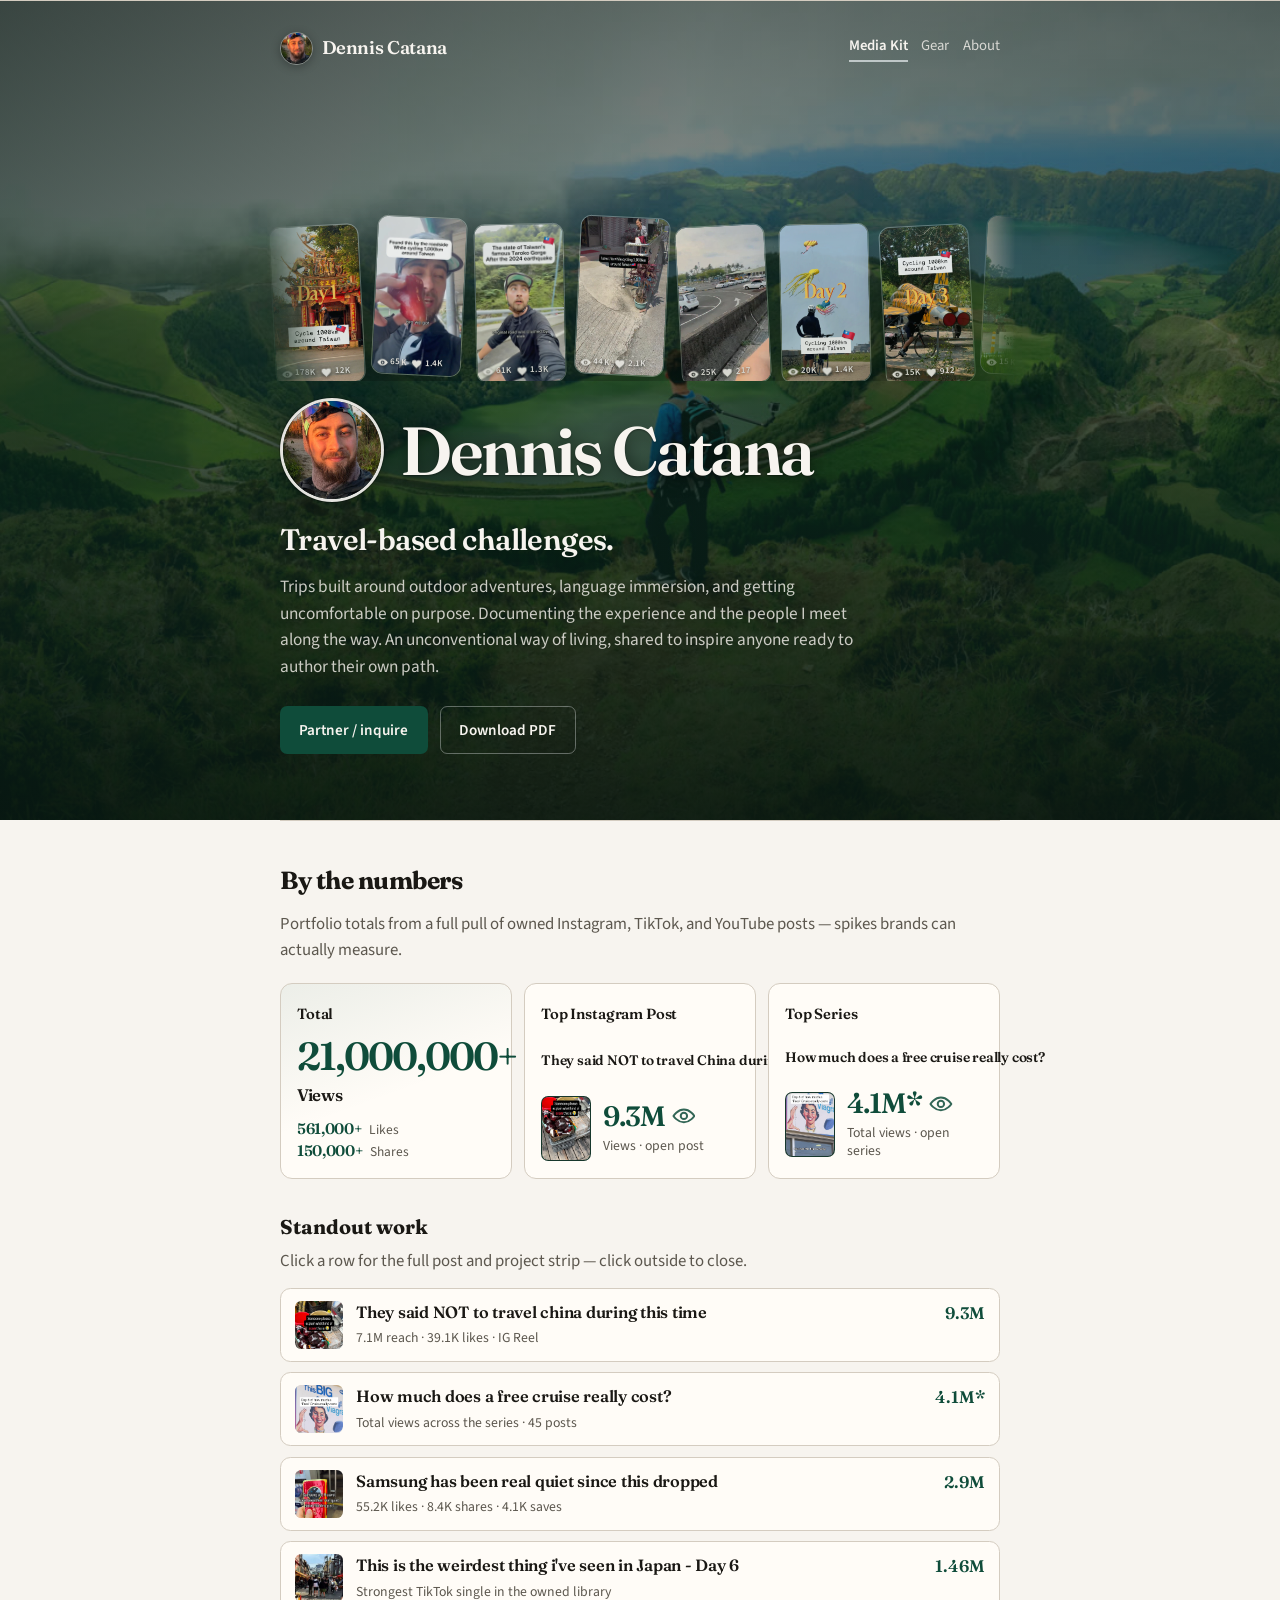
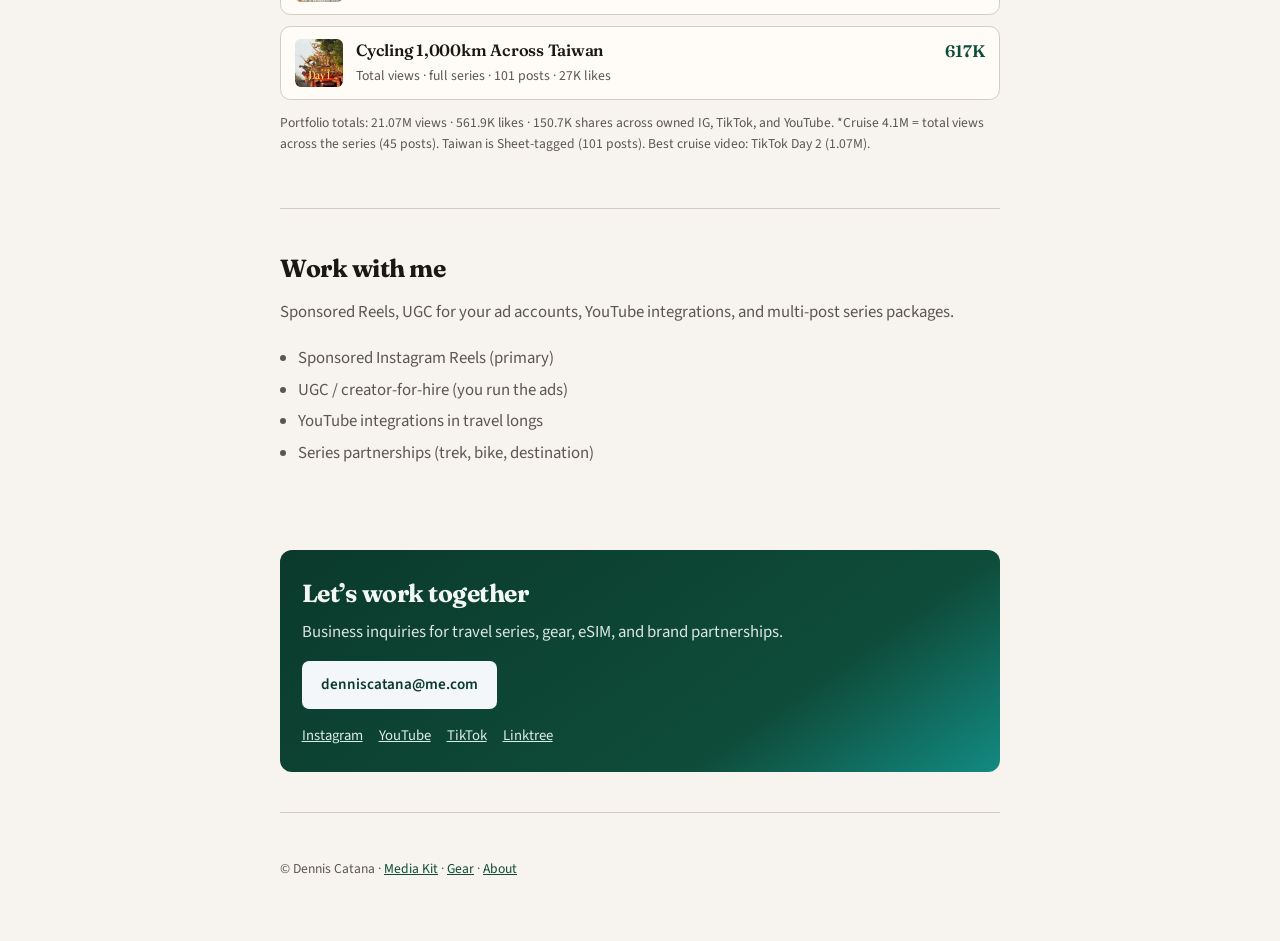
==== commit a9cc762f: "Hide Projects page from nav and site links Remove Projects from navigation, footers, and CTAs. Redir" ====
--- a/index.html
+++ b/index.html
@@ -46,7 +46,6 @@
       </button>
       <nav id="site-nav" class="nav no-print" aria-label="Primary">
         <a class="active" href="index.html">Media Kit</a>
-        <a href="projects.html">Projects</a>
         <a href="gear.html">Gear</a>
         <a href="about.html">About</a>
       </nav>
@@ -91,7 +90,6 @@
           </p>
           <div class="kit-hero__cta cta-row no-print">
             <a class="btn btn-primary" href="#contact">Partner / inquire</a>
-            <a class="btn btn-ghost btn-ghost--on-dark" href="projects.html">See projects</a>
             <button class="btn btn-ghost btn-ghost--on-dark" type="button" onclick="window.print()">
               Download PDF
             </button>
@@ -273,11 +271,10 @@
                   <p class="kit-expand__platform">Cross-platform · full series totals</p>
                   <div class="kit-expand__metrics kit-expand__metrics--series">
                     <span class="kit-expand__metric--hl"><strong>4.1M*</strong> Total views across the series</span>
-                    <a class="kit-expand__metric--hl kit-expand__metric--link" href="projects.html#proj-free-cruise" title="Open Free cruise on Projects (peak video)"><strong>1.07M</strong> best video</a>
+                    <span class="kit-expand__metric--hl"><strong>1.07M</strong> best video</span>
                     <span class="kit-expand__metric--hl"><strong>131K</strong> likes across 45 posts</span>
                   </div>
                   <p class="kit-expand__series-note">Well we did it, we won a free cruise, but how free is it really? My sister and i go on a Norwegian getaway to find out.</p>
-                  <a class="kit-expand__link" href="projects.html#proj-free-cruise">See series on Projects →</a>
                 </div>
               </div>
               <div class="kit-project">
@@ -461,7 +458,6 @@
                     <span><strong>8.2K</strong> shares</span>
                     <span><strong>101</strong> posts</span>
                   </div>
-                  <a class="kit-expand__link" href="projects.html">See Taiwan project →</a>
                 </div>
               </div>
               <div class="kit-project">
@@ -542,7 +538,7 @@
     <footer class="site-footer wrap">
       <p>
         © Dennis Catana · <a href="index.html">Media Kit</a> ·
-        <a href="projects.html">Projects</a> · <a href="gear.html">Gear</a> ·
+        <a href="gear.html">Gear</a> ·
         <a href="about.html">About</a>
       </p>
     </footer>
